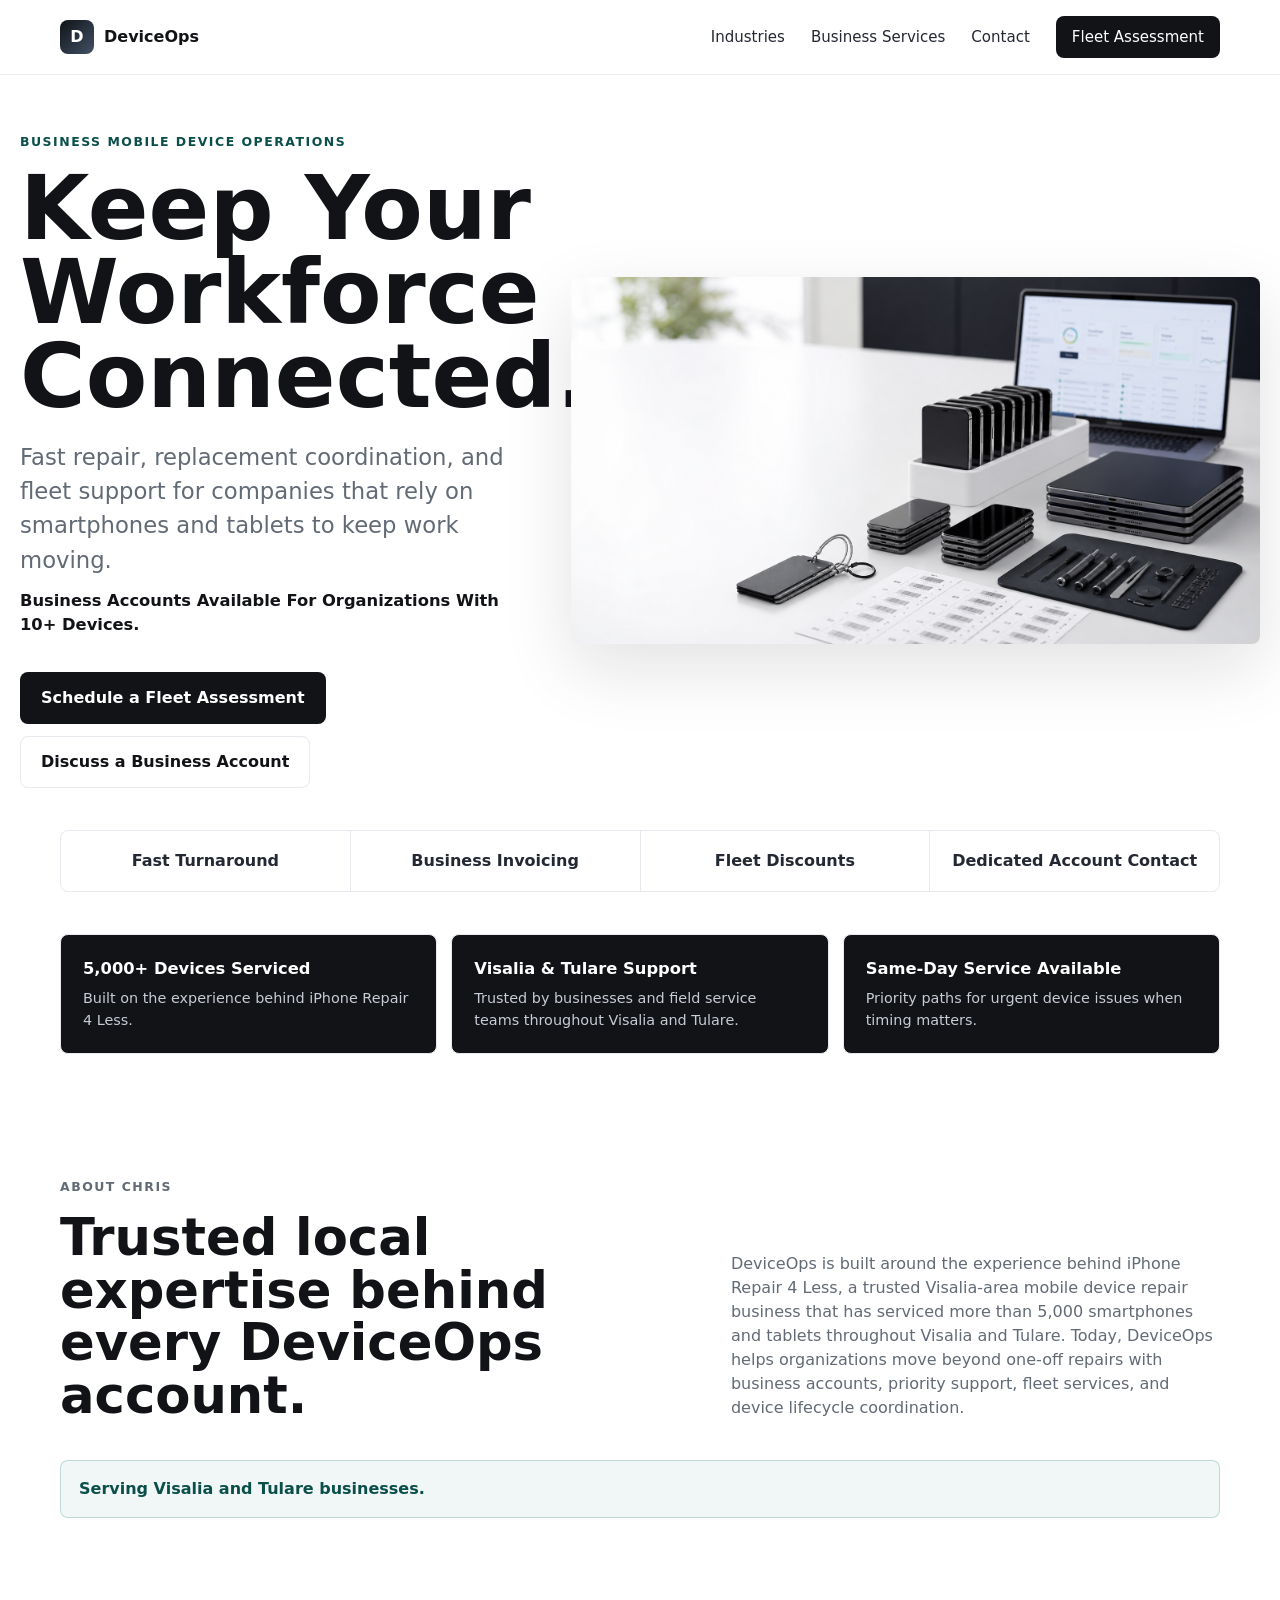
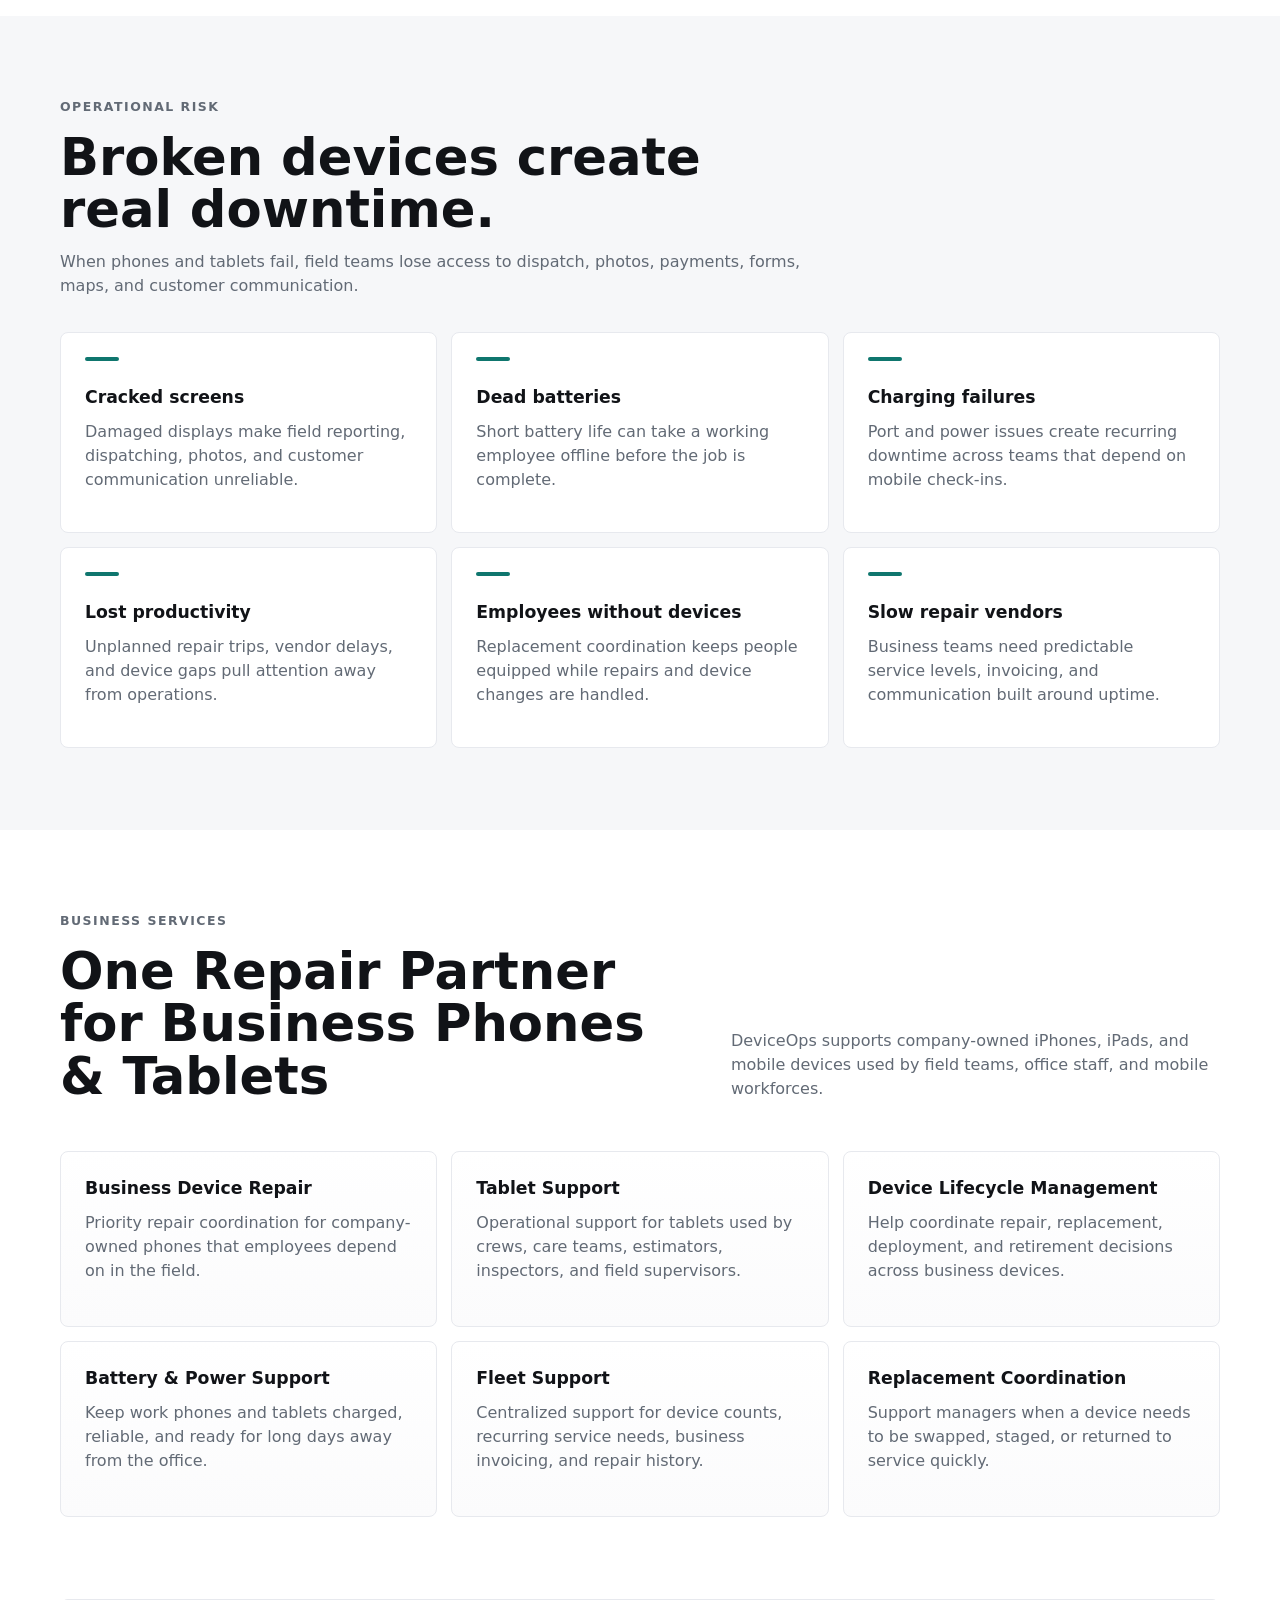
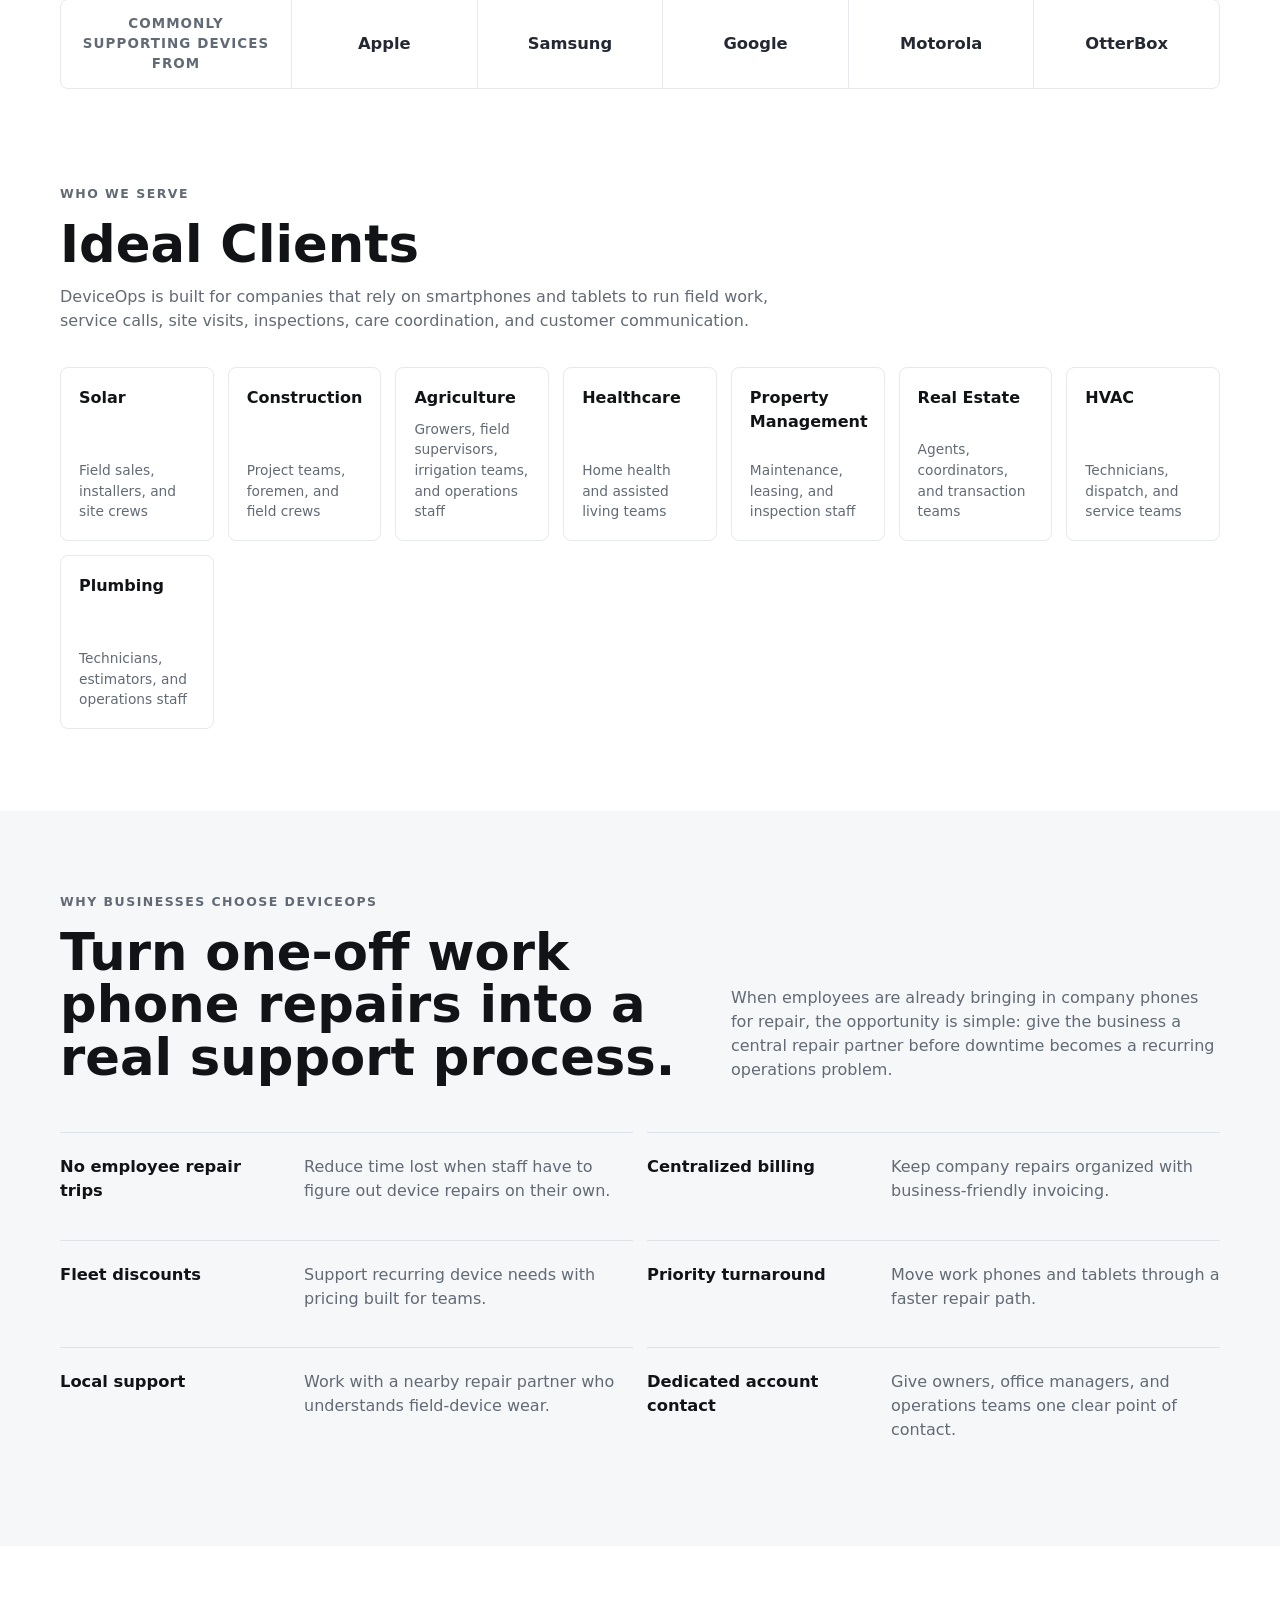
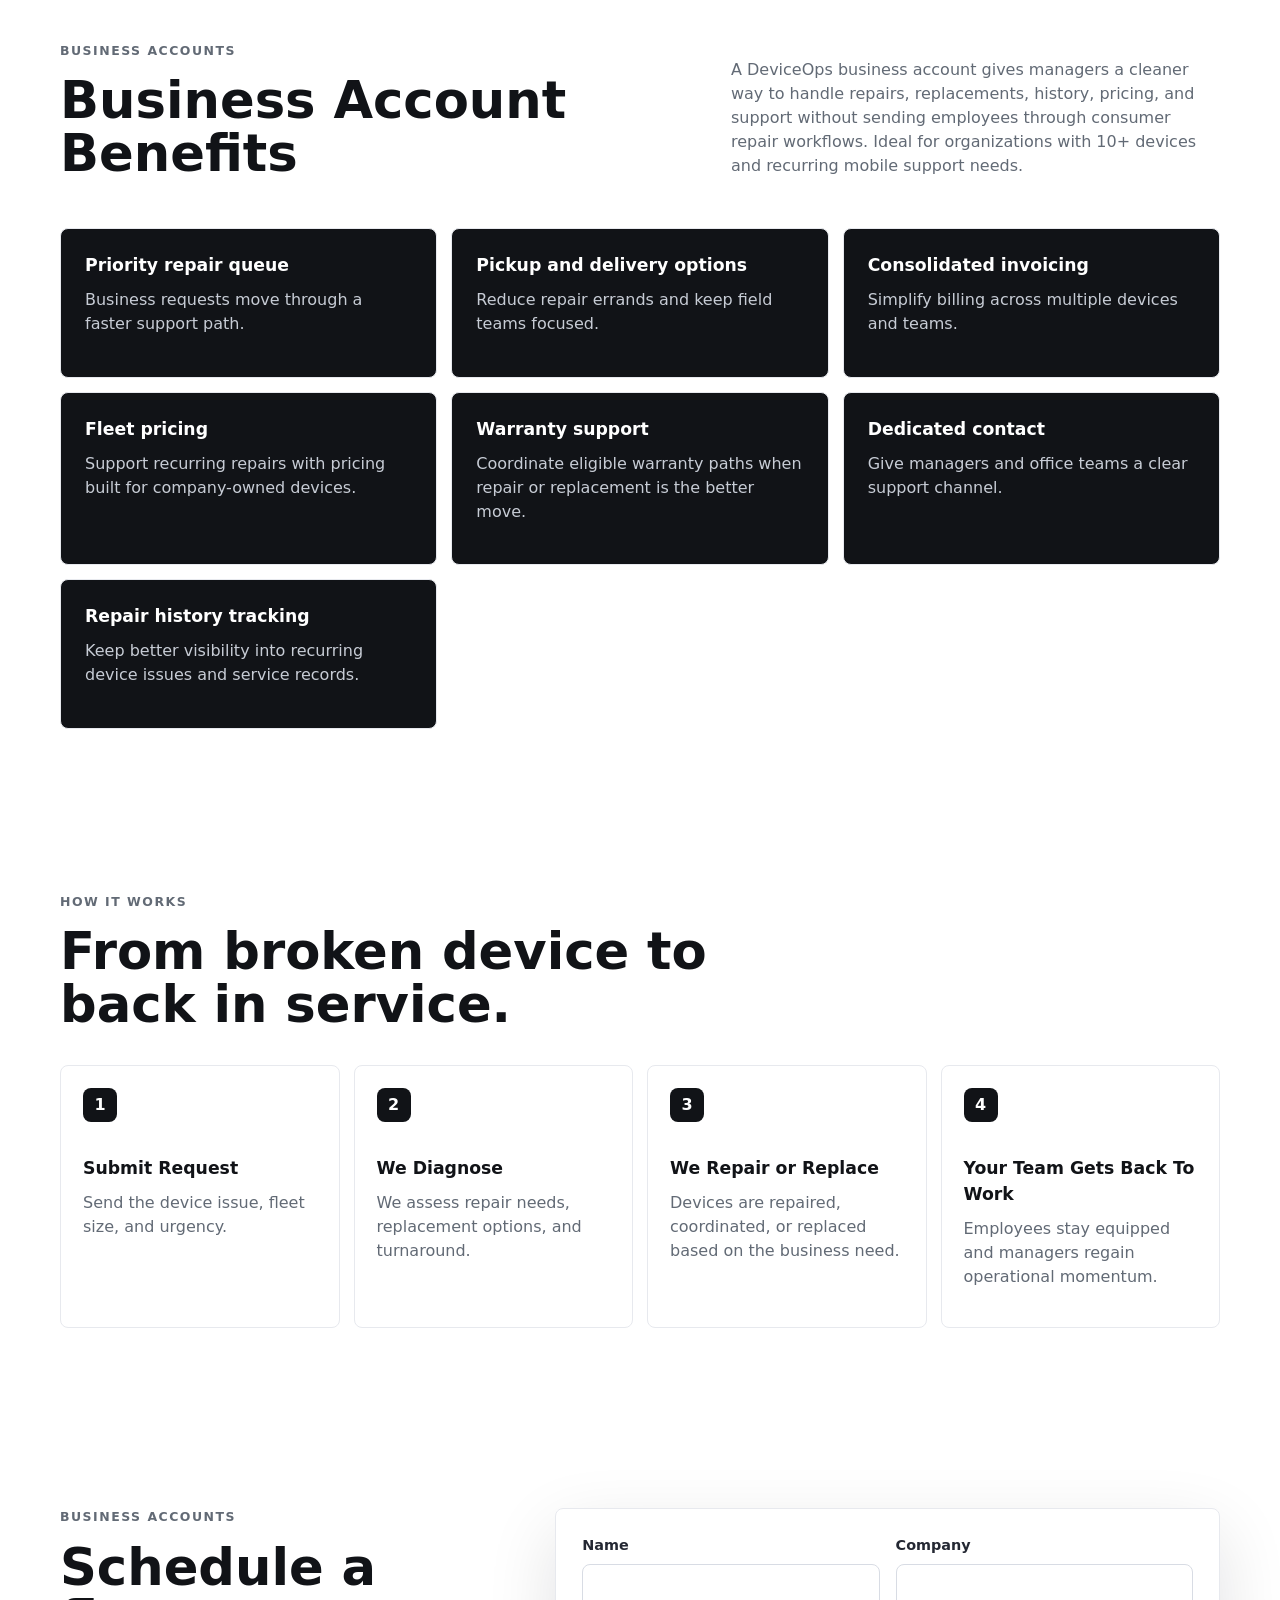
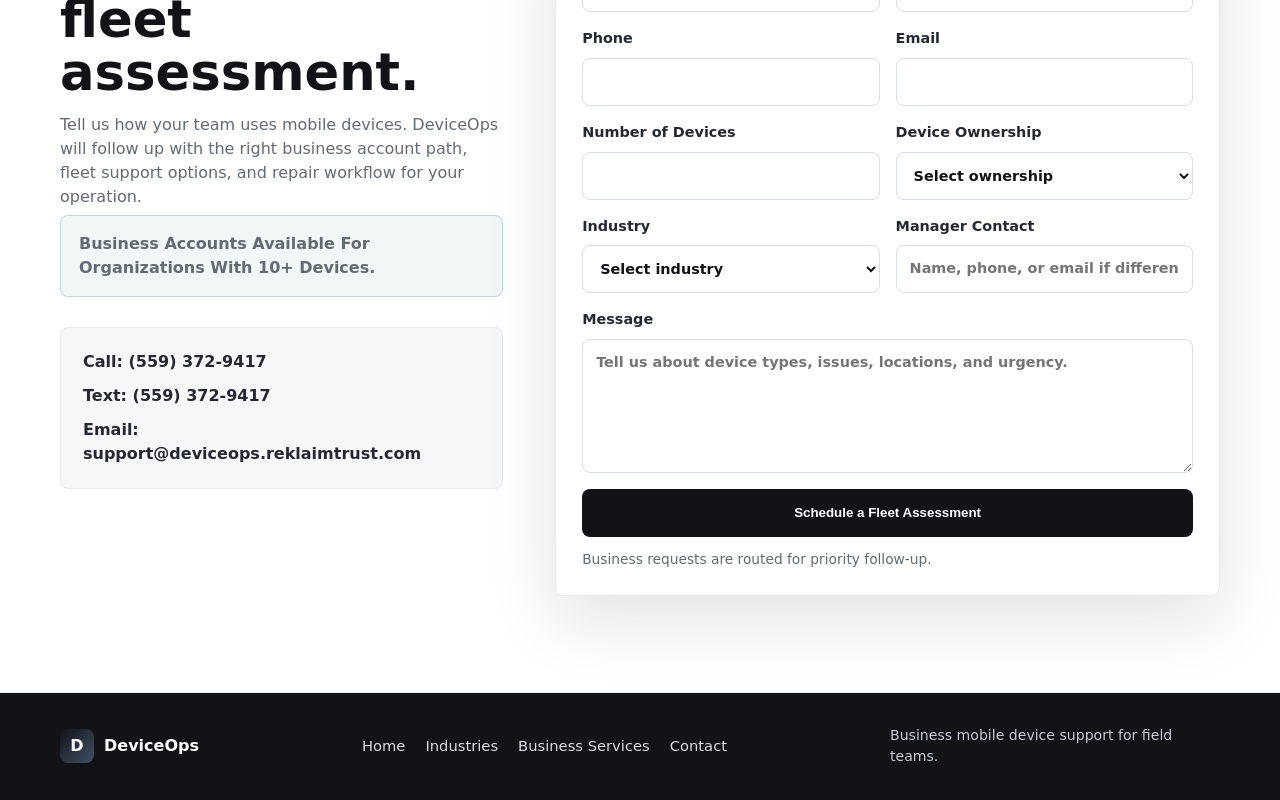
==== index.html @ d53bdab2 "Add files via upload" ====
<!doctype html>
<html lang="en">
  <head>
    <meta charset="utf-8">
    <meta name="viewport" content="width=device-width, initial-scale=1">
    <title>DeviceOps | Business Mobile Device Support for Field Teams</title>
    <meta name="description" content="Business mobile device support for field teams, including fast repair, replacement coordination, and fleet support for company-owned phones and tablets.">
    <link rel="canonical" href="https://deviceops.reklaimtrust.com/">
    <meta property="og:title" content="DeviceOps | Keep Your Workforce Connected">
    <meta property="og:description" content="Fast repair, replacement coordination, and fleet support for companies that rely on smartphones and tablets to keep work moving.">
    <meta property="og:type" content="website">
    <meta property="og:url" content="https://deviceops.reklaimtrust.com/">
    <meta property="og:image" content="https://deviceops.reklaimtrust.com/assets/deviceops-hero.png">
    <link rel="preload" as="image" href="assets/deviceops-hero.png">
    <link rel="stylesheet" href="styles.css">
    <script type="application/ld+json">
      {
        "@context": "https://schema.org",
        "@type": "LocalBusiness",
        "name": "DeviceOps",
        "url": "https://deviceops.reklaimtrust.com/",
        "image": "https://deviceops.reklaimtrust.com/assets/deviceops-hero.png",
        "description": "Business device repair, replacement coordination, fleet support, and mobile technology services for company-owned smartphones and tablets.",
        "areaServed": {
          "@type": "AdministrativeArea",
          "name": "Visalia and Tulare"
        },
        "telephone": "+1-559-372-9417",
        "email": "support@deviceops.reklaimtrust.com",
        "priceRange": "$$",
        "sameAs": [],
        "makesOffer": [
          {
            "@type": "Offer",
            "itemOffered": {
              "@type": "Service",
              "name": "Business Mobile Device Support",
              "serviceType": "iPhone, iPad, and mobile device repair for businesses"
            }
          },
          {
            "@type": "Offer",
            "itemOffered": {
              "@type": "Service",
              "name": "Mobile Fleet Support",
              "serviceType": "Device deployment, replacement coordination, and fleet support"
            }
          }
        ]
      }
    </script>
  </head>
  <body>
    <a class="skip-link" href="#main">Skip to content</a>
    <header class="site-header">
      <nav class="nav-shell" aria-label="Primary navigation">
        <a class="brand" href="index.html" aria-label="DeviceOps home">
          <span class="brand-mark">D</span>
          <span>DeviceOps</span>
        </a>
        <button class="nav-toggle" type="button" aria-expanded="false" aria-controls="site-menu">
          <span class="sr-only">Open menu</span>
          <span></span><span></span><span></span>
        </button>
        <div class="nav-links" id="site-menu">
          <a href="#industries">Industries</a>
          <a href="#services">Business Services</a>
          <a href="#contact">Contact</a>
          <a class="nav-cta" href="#pricing">Fleet Assessment</a>
        </div>
      </nav>
    </header>

    <main id="main">
      <section class="hero">
        <div class="hero-copy">
          <p class="eyebrow">Business mobile device operations</p>
          <h1>Keep Your Workforce Connected.</h1>
          <p class="hero-subhead">Fast repair, replacement coordination, and fleet support for companies that rely on smartphones and tablets to keep work moving.</p>
          <p class="hero-note"><strong>Business Accounts Available For Organizations With 10+ Devices.</strong></p>
          <div class="hero-actions" aria-label="Primary actions">
            <a class="button primary" href="#pricing">Schedule a Fleet Assessment</a>
            <a class="button secondary" href="#contact">Discuss a Business Account</a>
          </div>
        </div>
        <div class="hero-media" aria-label="DeviceOps business device support visual">
          <img src="assets/deviceops-hero.png" width="1717" height="916" alt="Organized smartphones and tablets prepared for business fleet support">
        </div>
      </section>

      <section class="trust-bar" aria-label="Business support advantages">
        <span>Fast Turnaround</span>
        <span>Business Invoicing</span>
        <span>Fleet Discounts</span>
        <span>Dedicated Account Contact</span>
      </section>

      <section class="proof-strip" aria-label="DeviceOps proof points">
        <div>
          <strong>5,000+ Devices Serviced</strong>
          <span>Built on the experience behind iPhone Repair 4 Less.</span>
        </div>
        <div>
          <strong>Visalia & Tulare Support</strong>
          <span>Trusted by businesses and field service teams throughout Visalia and Tulare.</span>
        </div>
        <div>
          <strong>Same-Day Service Available</strong>
          <span>Priority paths for urgent device issues when timing matters.</span>
        </div>
      </section>

      <section class="section expertise-section">
        <div class="section-heading split">
          <div>
            <p class="eyebrow">About Chris</p>
            <h2>Trusted local expertise behind every DeviceOps account.</h2>
          </div>
          <p>DeviceOps is built around the experience behind iPhone Repair 4 Less, a trusted Visalia-area mobile device repair business that has serviced more than 5,000 smartphones and tablets throughout Visalia and Tulare. Today, DeviceOps helps organizations move beyond one-off repairs with business accounts, priority support, fleet services, and device lifecycle coordination.</p>
        </div>
        <p class="service-area">Serving Visalia and Tulare businesses.</p>
      </section>

      <section class="section problem-section">
        <div class="section-heading">
          <p class="eyebrow">Operational risk</p>
          <h2>Broken devices create real downtime.</h2>
          <p>When phones and tablets fail, field teams lose access to dispatch, photos, payments, forms, maps, and customer communication.</p>
        </div>
        <div class="problem-grid">
          <article><span></span><h3>Cracked screens</h3><p>Damaged displays make field reporting, dispatching, photos, and customer communication unreliable.</p></article>
          <article><span></span><h3>Dead batteries</h3><p>Short battery life can take a working employee offline before the job is complete.</p></article>
          <article><span></span><h3>Charging failures</h3><p>Port and power issues create recurring downtime across teams that depend on mobile check-ins.</p></article>
          <article><span></span><h3>Lost productivity</h3><p>Unplanned repair trips, vendor delays, and device gaps pull attention away from operations.</p></article>
          <article><span></span><h3>Employees without devices</h3><p>Replacement coordination keeps people equipped while repairs and device changes are handled.</p></article>
          <article><span></span><h3>Slow repair vendors</h3><p>Business teams need predictable service levels, invoicing, and communication built around uptime.</p></article>
        </div>
      </section>

      <section class="section services-section" id="services">
        <div class="section-heading split">
          <div>
            <p class="eyebrow">Business services</p>
            <h2>One Repair Partner for Business Phones & Tablets</h2>
          </div>
          <p>DeviceOps supports company-owned iPhones, iPads, and mobile devices used by field teams, office staff, and mobile workforces.</p>
        </div>
        <div class="service-grid">
          <article><h3>Business Device Repair</h3><p>Priority repair coordination for company-owned phones that employees depend on in the field.</p></article>
          <article><h3>Tablet Support</h3><p>Operational support for tablets used by crews, care teams, estimators, inspectors, and field supervisors.</p></article>
          <article><h3>Device Lifecycle Management</h3><p>Help coordinate repair, replacement, deployment, and retirement decisions across business devices.</p></article>
          <article><h3>Battery & Power Support</h3><p>Keep work phones and tablets charged, reliable, and ready for long days away from the office.</p></article>
          <article><h3>Fleet Support</h3><p>Centralized support for device counts, recurring service needs, business invoicing, and repair history.</p></article>
          <article><h3>Replacement Coordination</h3><p>Support managers when a device needs to be swapped, staged, or returned to service quickly.</p></article>
        </div>
      </section>

      <section class="device-strip" aria-label="Commonly supporting devices from">
        <span>Commonly Supporting Devices From</span>
        <strong>Apple</strong>
        <strong>Samsung</strong>
        <strong>Google</strong>
        <strong>Motorola</strong>
        <strong>OtterBox</strong>
      </section>

      <section class="section industries-section" id="industries">
        <div class="section-heading">
          <p class="eyebrow">Who we serve</p>
          <h2>Ideal Clients</h2>
          <p>DeviceOps is built for companies that rely on smartphones and tablets to run field work, service calls, site visits, inspections, care coordination, and customer communication.</p>
        </div>
        <div class="industry-grid">
          <a href="industries/solar.html">Solar<span>Field sales, installers, and site crews</span></a>
          <a href="industries/construction.html">Construction<span>Project teams, foremen, and field crews</span></a>
          <a href="industries/agriculture.html">Agriculture<span>Growers, field supervisors, irrigation teams, and operations staff</span></a>
          <a href="industries/healthcare.html">Healthcare<span>Home health and assisted living teams</span></a>
          <a href="industries/property-management.html">Property Management<span>Maintenance, leasing, and inspection staff</span></a>
          <a href="industries/real-estate.html">Real Estate<span>Agents, coordinators, and transaction teams</span></a>
          <a href="industries/hvac.html">HVAC<span>Technicians, dispatch, and service teams</span></a>
          <a href="industries/plumbing.html">Plumbing<span>Technicians, estimators, and operations staff</span></a>
        </div>
      </section>

      <section class="section why-section">
        <div class="section-heading split">
          <div>
            <p class="eyebrow">Why businesses choose DeviceOps</p>
            <h2>Turn one-off work phone repairs into a real support process.</h2>
          </div>
          <p>When employees are already bringing in company phones for repair, the opportunity is simple: give the business a central repair partner before downtime becomes a recurring operations problem.</p>
        </div>
        <div class="why-list">
          <div><strong>No employee repair trips</strong><span>Reduce time lost when staff have to figure out device repairs on their own.</span></div>
          <div><strong>Centralized billing</strong><span>Keep company repairs organized with business-friendly invoicing.</span></div>
          <div><strong>Fleet discounts</strong><span>Support recurring device needs with pricing built for teams.</span></div>
          <div><strong>Priority turnaround</strong><span>Move work phones and tablets through a faster repair path.</span></div>
          <div><strong>Local support</strong><span>Work with a nearby repair partner who understands field-device wear.</span></div>
          <div><strong>Dedicated account contact</strong><span>Give owners, office managers, and operations teams one clear point of contact.</span></div>
        </div>
      </section>

      <section class="section account-section">
        <div class="section-heading split">
          <div>
            <p class="eyebrow">Business accounts</p>
            <h2>Business Account Benefits</h2>
          </div>
          <p>A DeviceOps business account gives managers a cleaner way to handle repairs, replacements, history, pricing, and support without sending employees through consumer repair workflows. Ideal for organizations with 10+ devices and recurring mobile support needs.</p>
        </div>
        <div class="benefits-grid">
          <article><h3>Priority repair queue</h3><p>Business requests move through a faster support path.</p></article>
          <article><h3>Pickup and delivery options</h3><p>Reduce repair errands and keep field teams focused.</p></article>
          <article><h3>Consolidated invoicing</h3><p>Simplify billing across multiple devices and teams.</p></article>
          <article><h3>Fleet pricing</h3><p>Support recurring repairs with pricing built for company-owned devices.</p></article>
          <article><h3>Warranty support</h3><p>Coordinate eligible warranty paths when repair or replacement is the better move.</p></article>
          <article><h3>Dedicated contact</h3><p>Give managers and office teams a clear support channel.</p></article>
          <article><h3>Repair history tracking</h3><p>Keep better visibility into recurring device issues and service records.</p></article>
        </div>
      </section>

      <section class="section process-section">
        <div class="section-heading">
          <p class="eyebrow">How it works</p>
          <h2>From broken device to back in service.</h2>
        </div>
        <ol class="process-list">
          <li><span>1</span><h3>Submit Request</h3><p>Send the device issue, fleet size, and urgency.</p></li>
          <li><span>2</span><h3>We Diagnose</h3><p>We assess repair needs, replacement options, and turnaround.</p></li>
          <li><span>3</span><h3>We Repair or Replace</h3><p>Devices are repaired, coordinated, or replaced based on the business need.</p></li>
          <li><span>4</span><h3>Your Team Gets Back To Work</h3><p>Employees stay equipped and managers regain operational momentum.</p></li>
        </ol>
      </section>

      <section class="section lead-section" id="pricing">
        <div class="lead-copy">
          <p class="eyebrow">Business accounts</p>
          <h2>Schedule a fleet assessment.</h2>
          <p>Tell us how your team uses mobile devices. DeviceOps will follow up with the right business account path, fleet support options, and repair workflow for your operation.</p>
          <p class="account-callout"><strong>Business Accounts Available For Organizations With 10+ Devices.</strong></p>
          <div class="contact-card" id="contact">
            <a href="tel:+15593729417">Call: (559) 372-9417</a>
            <a href="sms:+15593729417">Text: (559) 372-9417</a>
            <a href="mailto:support@deviceops.reklaimtrust.com">Email: support@deviceops.reklaimtrust.com</a>
          </div>
        </div>
        <form class="lead-form" action="https://formspree.io/f/mojzqbrn" method="post">
          <input type="hidden" name="_subject" value="New DeviceOps fleet assessment request">
          <label>Name<input name="Name" type="text" autocomplete="name" required></label>
          <label>Company<input name="Company" type="text" autocomplete="organization" required></label>
          <label>Phone<input name="Phone" type="tel" autocomplete="tel" required></label>
          <label>Email<input name="Email" type="email" autocomplete="email" required></label>
          <label>Number of Devices<input name="Number of Devices" type="number" min="1" inputmode="numeric" required></label>
          <label>Device Ownership<select name="Device Ownership" required>
            <option value="">Select ownership</option>
            <option>Company-owned device</option>
            <option>Employee-owned device used for work</option>
            <option>Personal device</option>
            <option>Not sure</option>
          </select></label>
          <label>Industry<select name="Industry" required>
            <option value="">Select industry</option>
            <option>Solar</option>
            <option>Construction</option>
            <option>Agriculture</option>
            <option>Healthcare</option>
            <option>Property Management</option>
            <option>Real Estate</option>
            <option>HVAC</option>
            <option>Plumbing</option>
          </select></label>
          <label>Manager Contact<input name="Manager Contact" type="text" placeholder="Name, phone, or email if different"></label>
          <label class="full">Message<textarea name="Message" rows="5" placeholder="Tell us about device types, issues, locations, and urgency."></textarea></label>
          <button class="button primary full" type="submit">Schedule a Fleet Assessment</button>
          <p class="form-note" data-form-note>Business requests are routed for priority follow-up.</p>
        </form>
      </section>
    </main>

    <footer class="site-footer">
      <div class="footer-inner">
        <a class="brand" href="index.html"><span class="brand-mark">D</span><span>DeviceOps</span></a>
        <nav aria-label="Footer navigation">
          <a href="index.html">Home</a>
          <a href="#industries">Industries</a>
          <a href="#services">Business Services</a>
          <a href="#contact">Contact</a>
        </nav>
        <p>Business mobile device support for field teams.</p>
      </div>
    </footer>

    <script src="script.js"></script>
  </body>
</html>
---- styles.css ----
:root {
  --ink: #111317;
  --charcoal: #242833;
  --muted: #626a75;
  --line: #e7e9ee;
  --soft: #f6f7f9;
  --white: #ffffff;
  --accent: #0f766e;
  --accent-dark: #0b4f4a;
  --steel: #415166;
  --shadow: 0 24px 70px rgba(17, 19, 23, 0.12);
  --radius: 8px;
  font-family: Inter, ui-sans-serif, system-ui, -apple-system, BlinkMacSystemFont, "Segoe UI", sans-serif;
}

* { box-sizing: border-box; }
html { scroll-behavior: smooth; }
body {
  margin: 0;
  color: var(--ink);
  background: var(--white);
  line-height: 1.5;
}
a { color: inherit; text-decoration: none; }
img { display: block; max-width: 100%; height: auto; }
.sr-only,
.skip-link {
  position: absolute;
  width: 1px;
  height: 1px;
  overflow: hidden;
  clip: rect(0, 0, 0, 0);
}
.skip-link:focus {
  width: auto;
  height: auto;
  clip: auto;
  z-index: 50;
  padding: 12px 16px;
  background: var(--ink);
  color: var(--white);
}

.site-header {
  position: sticky;
  top: 0;
  z-index: 20;
  background: rgba(255, 255, 255, 0.9);
  border-bottom: 1px solid rgba(231, 233, 238, 0.82);
  backdrop-filter: blur(18px);
}
.nav-shell,
.footer-inner,
.section,
.trust-bar {
  width: min(1160px, calc(100% - 40px));
  margin: 0 auto;
}
.nav-shell {
  min-height: 74px;
  display: flex;
  align-items: center;
  justify-content: space-between;
  gap: 24px;
}
.brand {
  display: inline-flex;
  align-items: center;
  gap: 10px;
  font-weight: 750;
  letter-spacing: 0;
}
.brand-mark {
  display: grid;
  place-items: center;
  width: 34px;
  height: 34px;
  border-radius: 8px;
  color: var(--white);
  background: linear-gradient(135deg, var(--ink), var(--steel));
}
.nav-links {
  display: flex;
  align-items: center;
  gap: 26px;
  color: var(--charcoal);
  font-size: 0.94rem;
}
.nav-links a:hover { color: var(--accent-dark); }
.nav-cta {
  padding: 10px 16px;
  color: var(--white) !important;
  background: var(--ink);
  border-radius: 8px;
}
.nav-toggle { display: none; }

.hero {
  width: min(1260px, calc(100% - 40px));
  min-height: min(700px, calc(100vh - 154px));
  max-height: 900px;
  margin: 0 auto;
  display: grid;
  grid-template-columns: minmax(0, 0.86fr) minmax(420px, 1.14fr);
  align-items: center;
  gap: 32px;
  padding: 58px 0 42px;
}
.eyebrow {
  margin: 0 0 14px;
  color: var(--accent-dark);
  font-size: 0.78rem;
  font-weight: 800;
  letter-spacing: 0.12em;
  text-transform: uppercase;
}
h1,
h2,
h3,
p { margin-top: 0; }
h1 {
  max-width: 680px;
  margin-bottom: 22px;
  font-size: clamp(3rem, 7vw, 6.6rem);
  line-height: 0.94;
  letter-spacing: 0;
}
.hero-subhead {
  max-width: 680px;
  margin-bottom: 12px;
  color: var(--muted);
  font-size: clamp(1.12rem, 2vw, 1.42rem);
}
.hero-note {
  max-width: 620px;
  margin-bottom: 34px;
  color: var(--ink);
  font-size: 1.02rem;
}
.hero-actions {
  display: flex;
  flex-wrap: wrap;
  gap: 12px;
}
.button {
  display: inline-flex;
  align-items: center;
  justify-content: center;
  min-height: 48px;
  padding: 13px 20px;
  border: 1px solid transparent;
  border-radius: 8px;
  font-weight: 760;
  cursor: pointer;
}
.button.primary {
  background: var(--ink);
  color: var(--white);
}
.button.secondary {
  background: var(--white);
  color: var(--ink);
  border-color: var(--line);
}
.button:hover,
.nav-cta:hover {
  transform: translateY(-1px);
  box-shadow: 0 12px 30px rgba(17, 19, 23, 0.12);
}
.hero-media {
  overflow: hidden;
  border-radius: var(--radius);
  box-shadow: var(--shadow);
  background: var(--soft);
}
.hero-media img {
  width: 100%;
  aspect-ratio: 1717 / 916;
  object-fit: cover;
}

.trust-bar {
  display: grid;
  grid-template-columns: repeat(4, 1fr);
  gap: 1px;
  overflow: hidden;
  margin-bottom: 70px;
  border: 1px solid var(--line);
  border-radius: var(--radius);
  background: var(--line);
}
.trust-bar span {
  padding: 18px 14px;
  background: var(--white);
  text-align: center;
  font-weight: 760;
  color: var(--charcoal);
}
.proof-strip {
  width: min(1160px, calc(100% - 40px));
  margin: -28px auto 70px;
  display: grid;
  grid-template-columns: repeat(3, 1fr);
  gap: 14px;
}
.proof-strip div {
  padding: 22px;
  border: 1px solid var(--line);
  border-radius: var(--radius);
  background: var(--ink);
  color: var(--white);
}
.proof-strip strong,
.proof-strip span {
  display: block;
}
.proof-strip strong {
  margin-bottom: 7px;
  font-size: 1.02rem;
}
.proof-strip span {
  color: #c7ccd5;
  font-size: 0.9rem;
}
.device-strip {
  width: min(1160px, calc(100% - 40px));
  margin: 0 auto;
  display: grid;
  grid-template-columns: minmax(230px, 1.2fr) repeat(5, minmax(100px, 1fr));
  gap: 1px;
  overflow: hidden;
  border: 1px solid var(--line);
  border-radius: var(--radius);
  background: var(--line);
}
.device-strip span,
.device-strip strong {
  min-height: 58px;
  display: grid;
  place-items: center;
  padding: 14px 16px;
  background: var(--white);
  text-align: center;
}
.device-strip span {
  justify-items: start;
  color: var(--muted);
  font-size: 0.84rem;
  font-weight: 800;
  letter-spacing: 0.08em;
  text-transform: uppercase;
}
.device-strip strong {
  color: var(--charcoal);
  font-size: 1.02rem;
}

.section { padding: 82px 0; }
.section-heading {
  max-width: 760px;
  margin-bottom: 34px;
}
.section-heading.split {
  display: grid;
  grid-template-columns: 1fr 0.78fr;
  gap: 44px;
  max-width: none;
  align-items: end;
}
h2 {
  margin-bottom: 14px;
  font-size: clamp(2rem, 4vw, 3.9rem);
  line-height: 1.03;
  letter-spacing: 0;
}
h3 {
  margin-bottom: 9px;
  font-size: 1.08rem;
  letter-spacing: 0;
}
.section-heading p,
article p,
.why-list span,
.process-list p,
.lead-copy p,
.site-footer p {
  color: var(--muted);
}

.problem-section,
.why-section {
  width: 100%;
  max-width: none;
  padding-left: max(20px, calc((100vw - 1160px) / 2));
  padding-right: max(20px, calc((100vw - 1160px) / 2));
  background: var(--soft);
}
.expertise-section {
  padding-top: 54px;
}
.service-area,
.account-callout {
  margin-top: -10px;
  padding: 16px 18px;
  border: 1px solid rgba(15, 118, 110, 0.22);
  border-radius: var(--radius);
  background: rgba(15, 118, 110, 0.06);
  color: var(--accent-dark);
  font-weight: 760;
}
.problem-grid,
.service-grid,
.benefits-grid,
.industry-grid,
.why-list,
.process-list {
  display: grid;
  gap: 14px;
}
.problem-grid,
.service-grid,
.benefits-grid {
  grid-template-columns: repeat(3, 1fr);
}
.problem-grid article,
.service-grid article,
.benefits-grid article,
.industry-grid a,
.process-list li {
  border: 1px solid var(--line);
  border-radius: var(--radius);
  background: var(--white);
}
.problem-grid article,
.service-grid article,
.benefits-grid article {
  min-height: 176px;
  padding: 24px;
}
.problem-grid article span {
  display: block;
  width: 34px;
  height: 4px;
  margin-bottom: 24px;
  border-radius: 99px;
  background: var(--accent);
}
.service-grid article {
  background: linear-gradient(180deg, #ffffff 0%, #fbfbfc 100%);
}
.account-section {
  padding-top: 96px;
}
.benefits-grid article {
  min-height: 150px;
  background: var(--ink);
  color: var(--white);
}
.benefits-grid p {
  color: #c7ccd5;
}

.industries-section { padding-top: 96px; }
.industry-grid {
  grid-template-columns: repeat(auto-fit, minmax(150px, 1fr));
}
.industry-grid a {
  min-height: 174px;
  padding: 18px;
  display: flex;
  flex-direction: column;
  justify-content: space-between;
  font-weight: 820;
  color: var(--ink);
}
.industry-grid a:hover {
  border-color: rgba(15, 118, 110, 0.5);
  box-shadow: 0 18px 40px rgba(17, 19, 23, 0.08);
  transform: translateY(-2px);
}
.industry-grid span {
  display: block;
  color: var(--muted);
  font-size: 0.86rem;
  font-weight: 520;
}

.why-list {
  grid-template-columns: repeat(2, 1fr);
}
.why-list div {
  display: grid;
  grid-template-columns: 220px 1fr;
  gap: 24px;
  padding: 22px 0;
  border-top: 1px solid #dfe2e8;
}
.why-list strong { font-size: 1.02rem; }

.process-list {
  grid-template-columns: repeat(4, 1fr);
  padding: 0;
  list-style: none;
}
.process-list li {
  padding: 22px;
}
.process-list span {
  display: grid;
  place-items: center;
  width: 34px;
  height: 34px;
  margin-bottom: 34px;
  border-radius: 8px;
  background: var(--ink);
  color: var(--white);
  font-weight: 800;
}

.lead-section {
  display: grid;
  grid-template-columns: 0.8fr 1.2fr;
  gap: 52px;
  align-items: start;
  padding-bottom: 96px;
}
.contact-card {
  display: grid;
  gap: 10px;
  margin-top: 30px;
  padding: 22px;
  border: 1px solid var(--line);
  border-radius: var(--radius);
  background: var(--soft);
}
.contact-card a {
  color: var(--charcoal);
  font-weight: 720;
}
.lead-form {
  display: grid;
  grid-template-columns: repeat(2, 1fr);
  gap: 16px;
  padding: 26px;
  border: 1px solid var(--line);
  border-radius: var(--radius);
  box-shadow: var(--shadow);
}
label {
  display: grid;
  gap: 8px;
  color: var(--charcoal);
  font-size: 0.9rem;
  font-weight: 760;
}
input,
select,
textarea {
  width: 100%;
  min-height: 48px;
  border: 1px solid #d8dce4;
  border-radius: 8px;
  padding: 12px 13px;
  color: var(--ink);
  background: var(--white);
  font: inherit;
}
textarea { resize: vertical; }
input:focus,
select:focus,
textarea:focus {
  outline: 3px solid rgba(15, 118, 110, 0.18);
  border-color: var(--accent);
}
.full { grid-column: 1 / -1; }
.form-note {
  grid-column: 1 / -1;
  margin: -4px 0 0;
  color: var(--muted);
  font-size: 0.86rem;
}

.site-footer {
  border-top: 1px solid var(--line);
  background: var(--ink);
  color: var(--white);
}
.footer-inner {
  display: grid;
  grid-template-columns: auto 1fr auto;
  gap: 32px;
  align-items: center;
  padding: 32px 0;
}
.footer-inner nav {
  display: flex;
  justify-content: center;
  flex-wrap: wrap;
  gap: 20px;
  color: #d8dce4;
  font-size: 0.92rem;
}
.footer-inner p {
  max-width: 330px;
  margin-bottom: 0;
  color: #c7ccd5;
  font-size: 0.88rem;
}

.industry-hero {
  width: min(1160px, calc(100% - 40px));
  margin: 0 auto;
  padding: 92px 0 62px;
  display: grid;
  grid-template-columns: 1fr 0.72fr;
  gap: 54px;
  align-items: end;
}
.industry-hero h1 {
  font-size: clamp(2.7rem, 6vw, 5.6rem);
}
.industry-panel {
  padding: 26px;
  border: 1px solid var(--line);
  border-radius: var(--radius);
  background: var(--soft);
}
.industry-panel ul,
.detail-list {
  padding: 0;
  margin: 0;
  list-style: none;
}
.industry-panel li,
.detail-list li {
  padding: 14px 0;
  border-top: 1px solid var(--line);
  color: var(--charcoal);
}
.industry-panel li:first-child,
.detail-list li:first-child { border-top: 0; }
.industry-detail {
  display: grid;
  grid-template-columns: 0.9fr 1.1fr;
  gap: 50px;
}

@media (max-width: 1020px) {
  .hero,
  .lead-section,
  .industry-hero,
  .industry-detail,
  .section-heading.split {
    grid-template-columns: 1fr;
  }
  .hero {
    min-height: auto;
    max-height: none;
  }
  .hero-media { order: -1; }
  .problem-grid,
  .service-grid,
  .benefits-grid,
  .proof-strip,
  .process-list {
    grid-template-columns: repeat(2, 1fr);
  }
  .device-strip {
    grid-template-columns: repeat(3, 1fr);
  }
  .device-strip span {
    grid-column: 1 / -1;
    justify-items: center;
  }
  .industry-grid { grid-template-columns: repeat(3, 1fr); }
  .footer-inner { grid-template-columns: 1fr; }
  .footer-inner nav { justify-content: flex-start; }
}

@media (max-width: 720px) {
  .nav-shell,
  .footer-inner,
  .section,
  .trust-bar,
  .hero,
  .industry-hero {
    width: min(100% - 28px, 1160px);
  }
  .nav-toggle {
    display: inline-grid;
    gap: 4px;
    width: 42px;
    height: 42px;
    place-content: center;
    border: 1px solid var(--line);
    border-radius: 8px;
    background: var(--white);
  }
  .nav-toggle span:not(.sr-only) {
    width: 18px;
    height: 2px;
    background: var(--ink);
  }
  .nav-links {
    position: absolute;
    left: 14px;
    right: 14px;
    top: 74px;
    display: none;
    flex-direction: column;
    align-items: stretch;
    gap: 0;
    padding: 10px;
    border: 1px solid var(--line);
    border-radius: 8px;
    background: var(--white);
    box-shadow: var(--shadow);
  }
  .nav-links.is-open { display: flex; }
  .nav-links a {
    padding: 13px;
    border-radius: 8px;
  }
  .hero { padding-top: 26px; }
  .hero-actions,
  .button { width: 100%; }
  .trust-bar,
  .proof-strip,
  .device-strip,
  .problem-grid,
  .service-grid,
  .benefits-grid,
  .industry-grid,
  .why-list,
  .process-list,
  .lead-form {
    grid-template-columns: 1fr;
  }
  .device-strip span {
    grid-column: auto;
  }
  .proof-strip {
    width: min(100% - 28px, 1160px);
    margin-top: -34px;
  }
  .why-list div { grid-template-columns: 1fr; gap: 6px; }
  .section { padding: 62px 0; }
  .problem-section,
  .why-section {
    padding-left: 14px;
    padding-right: 14px;
  }
}
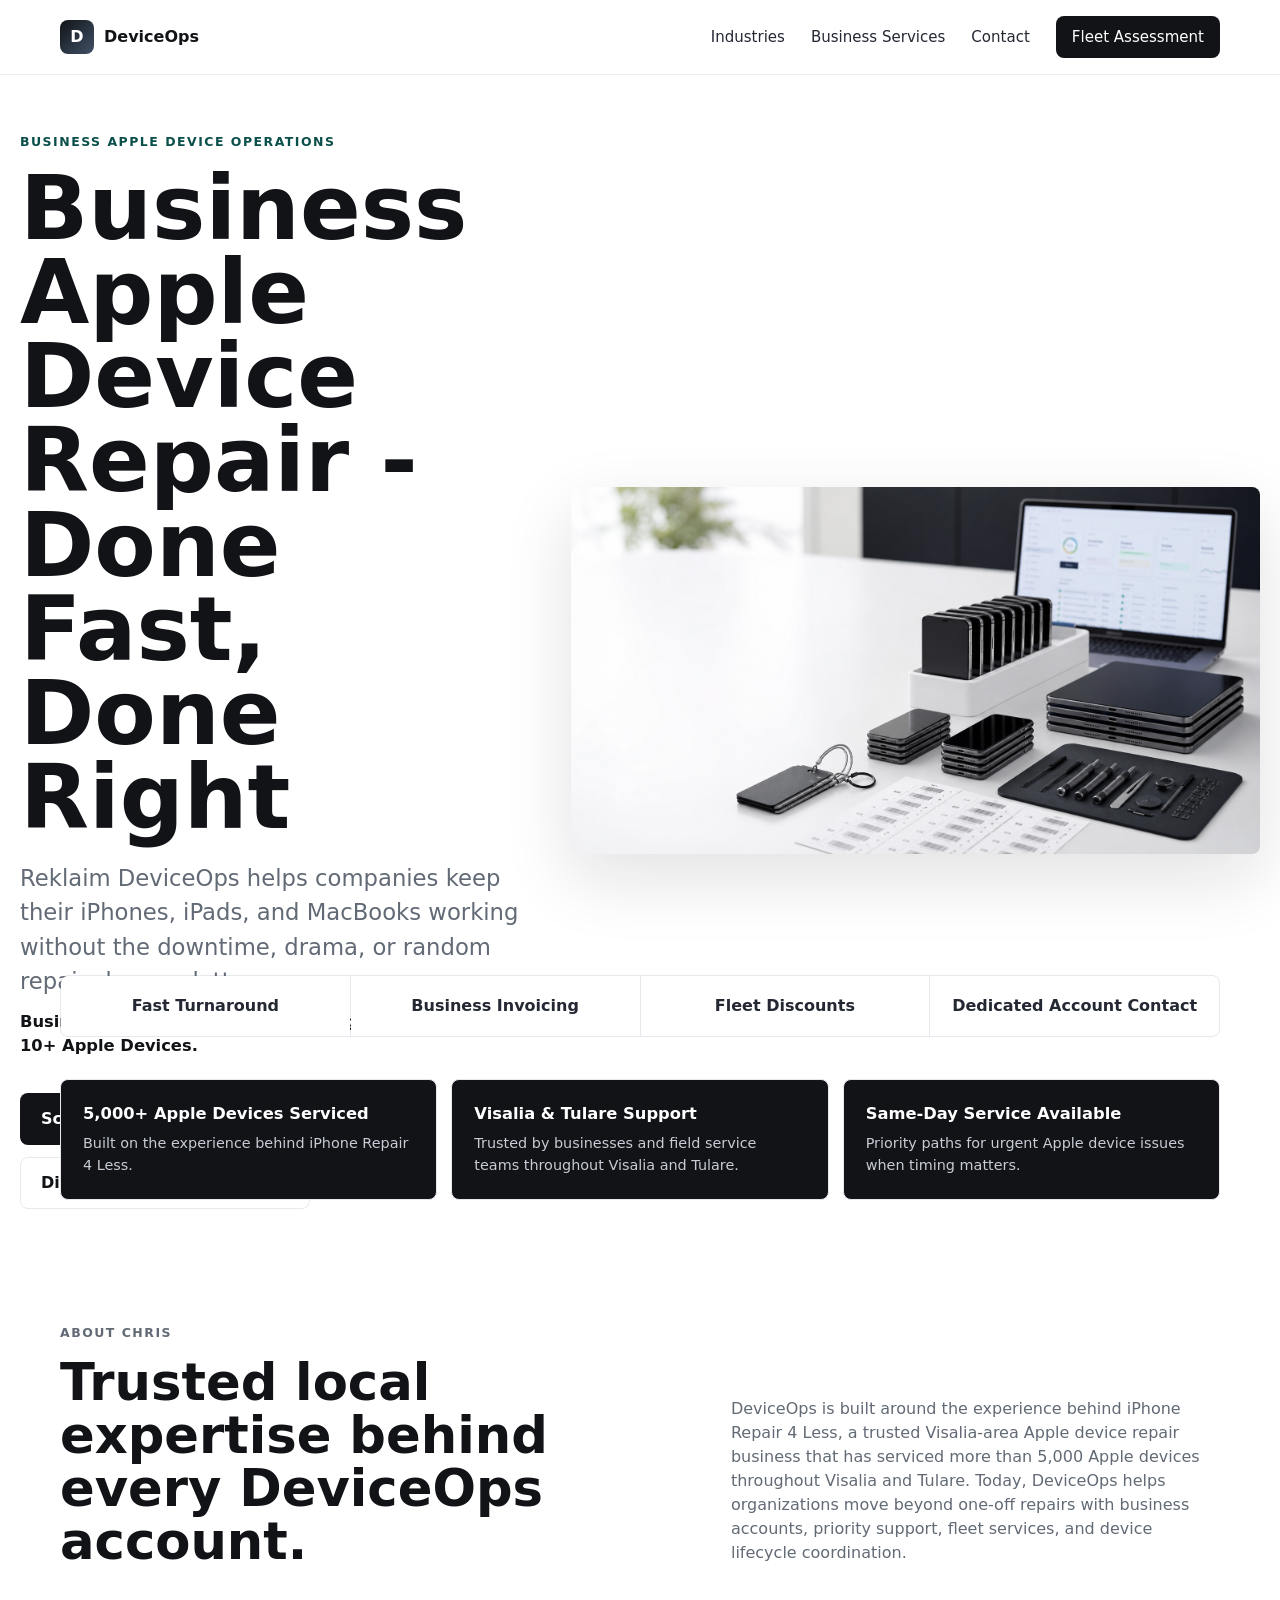
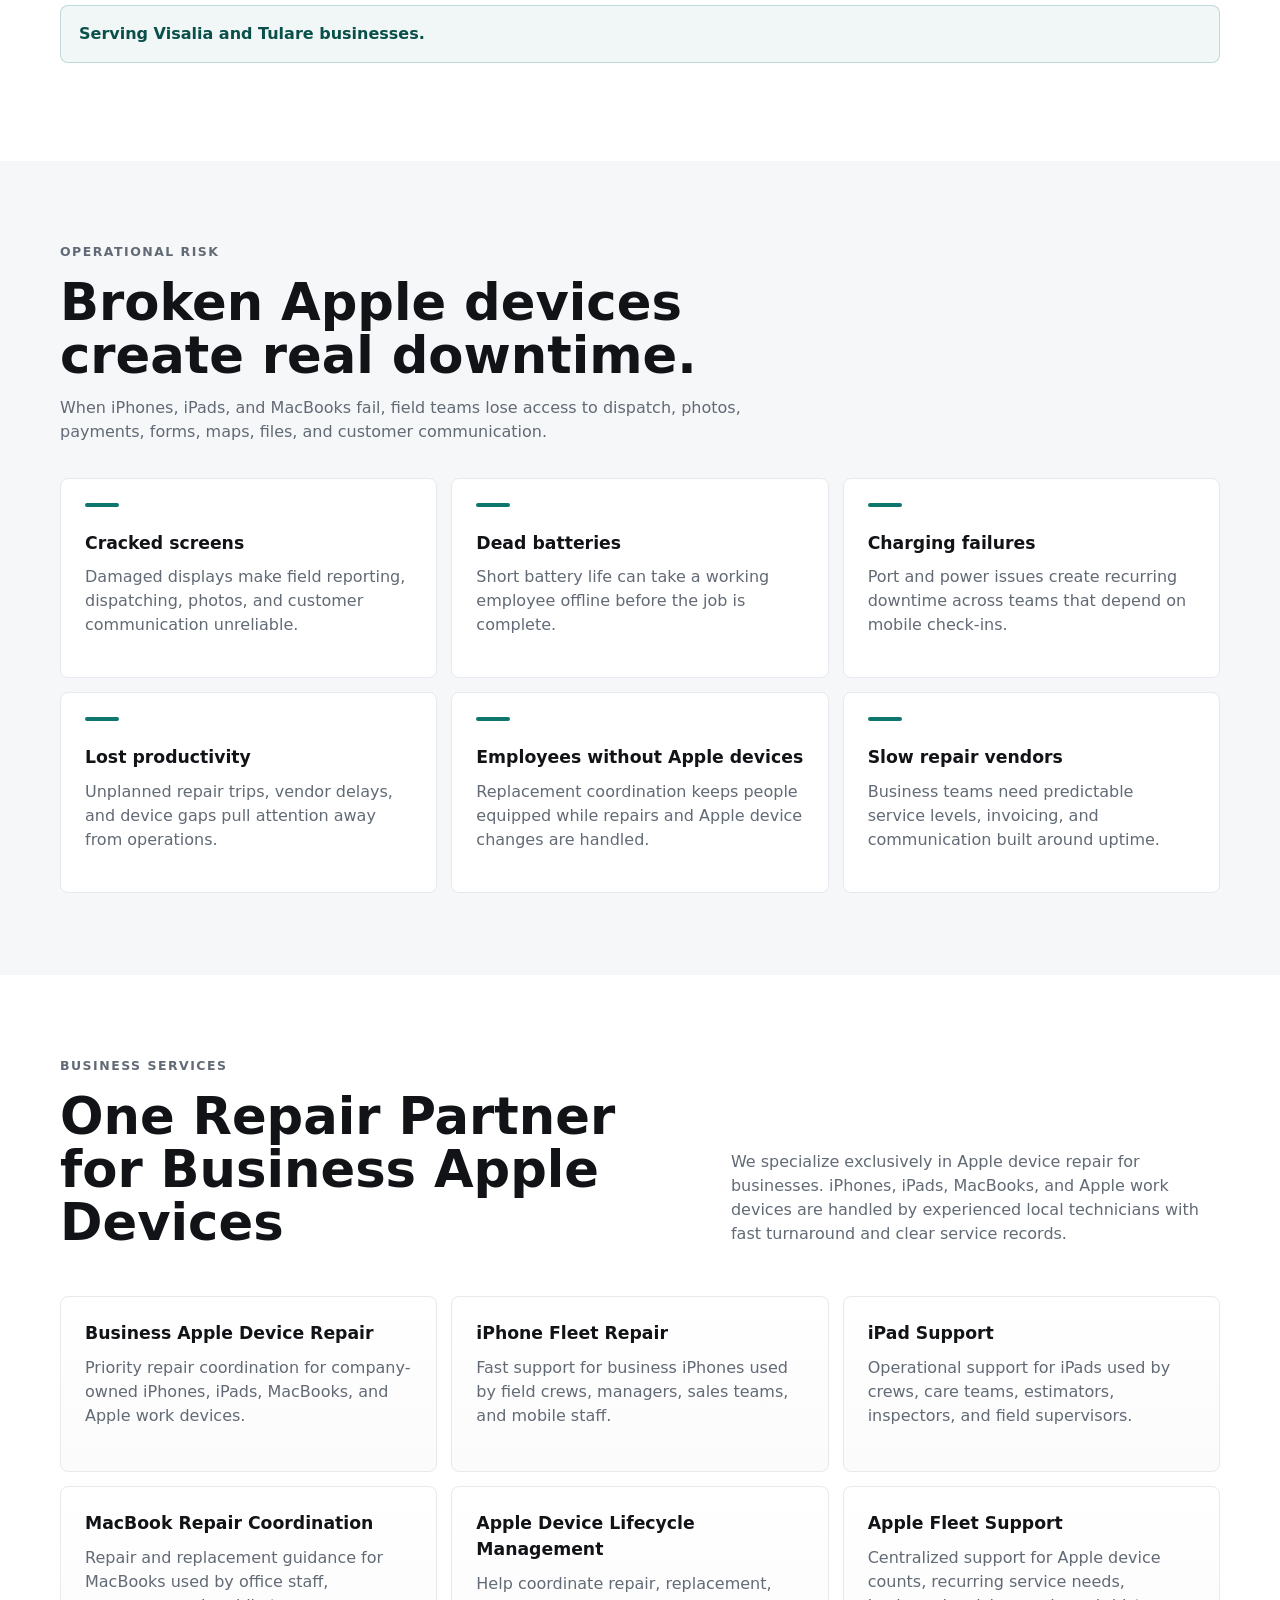
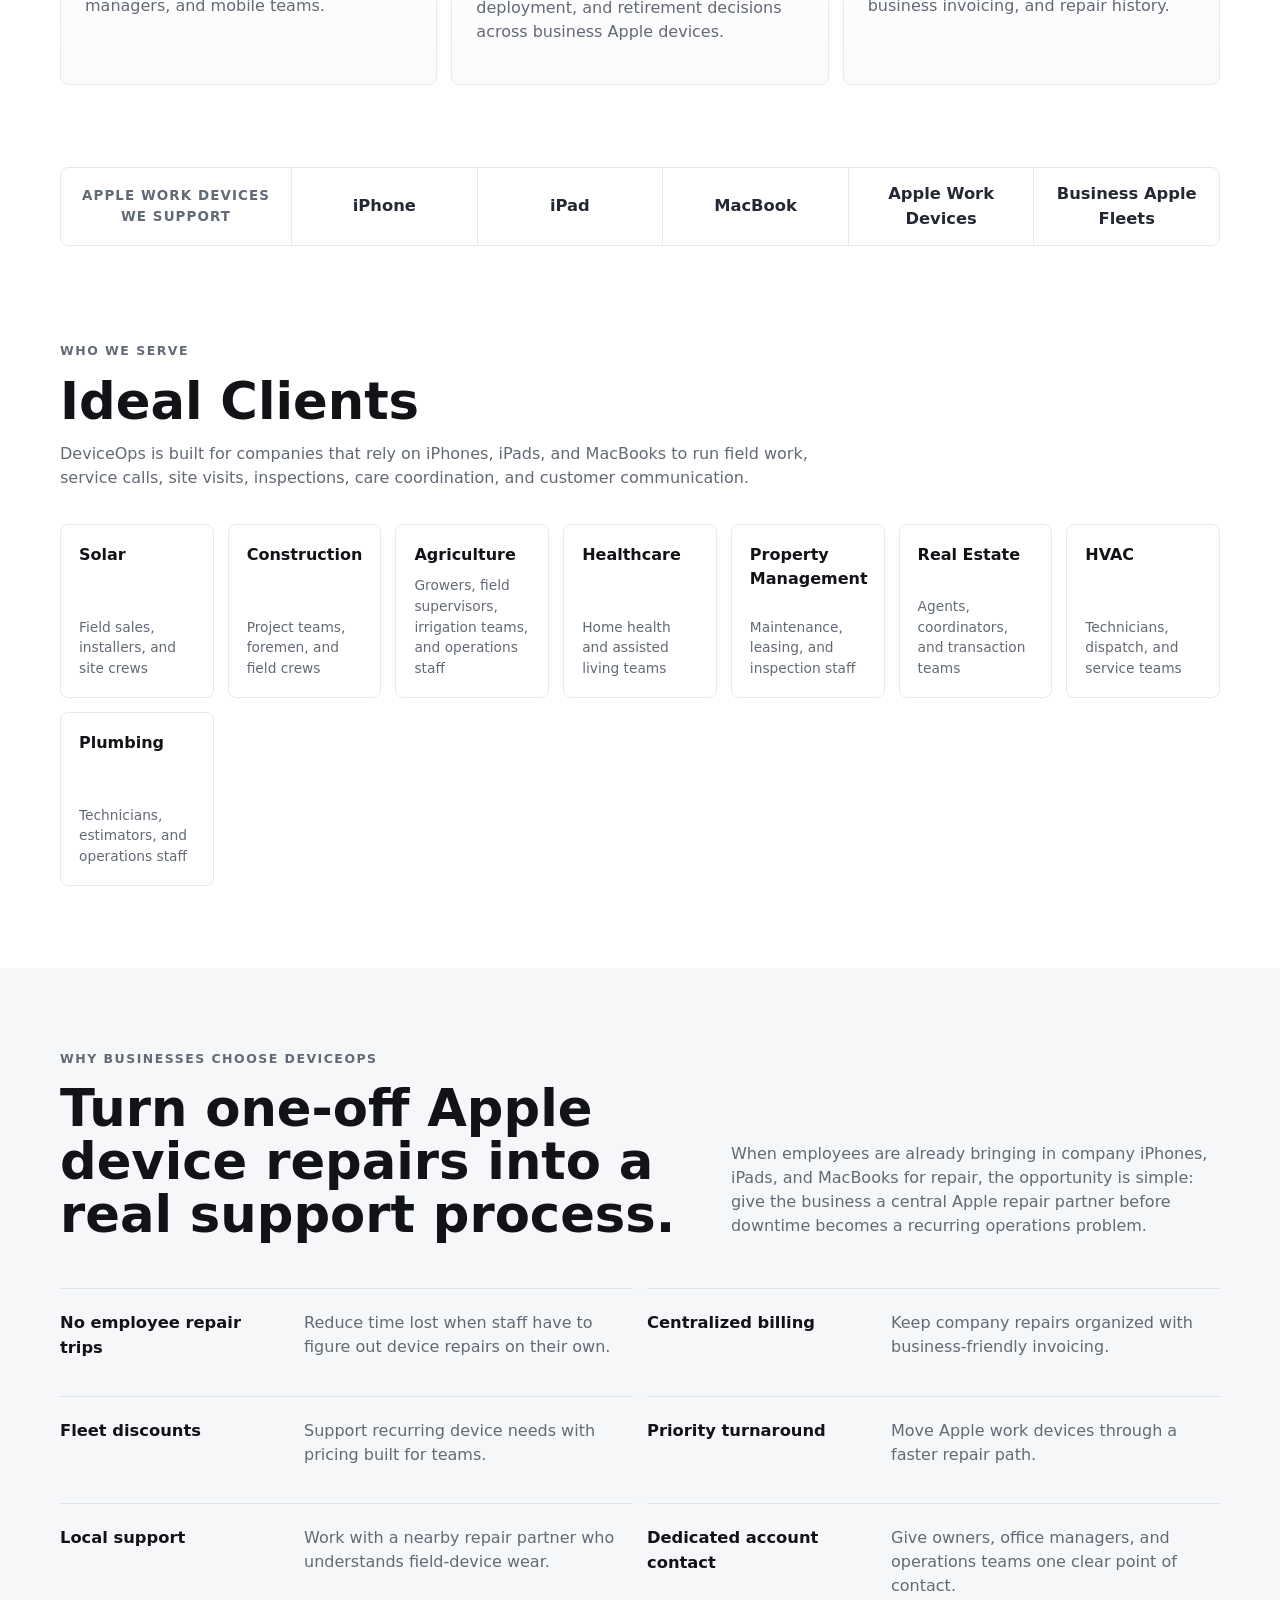
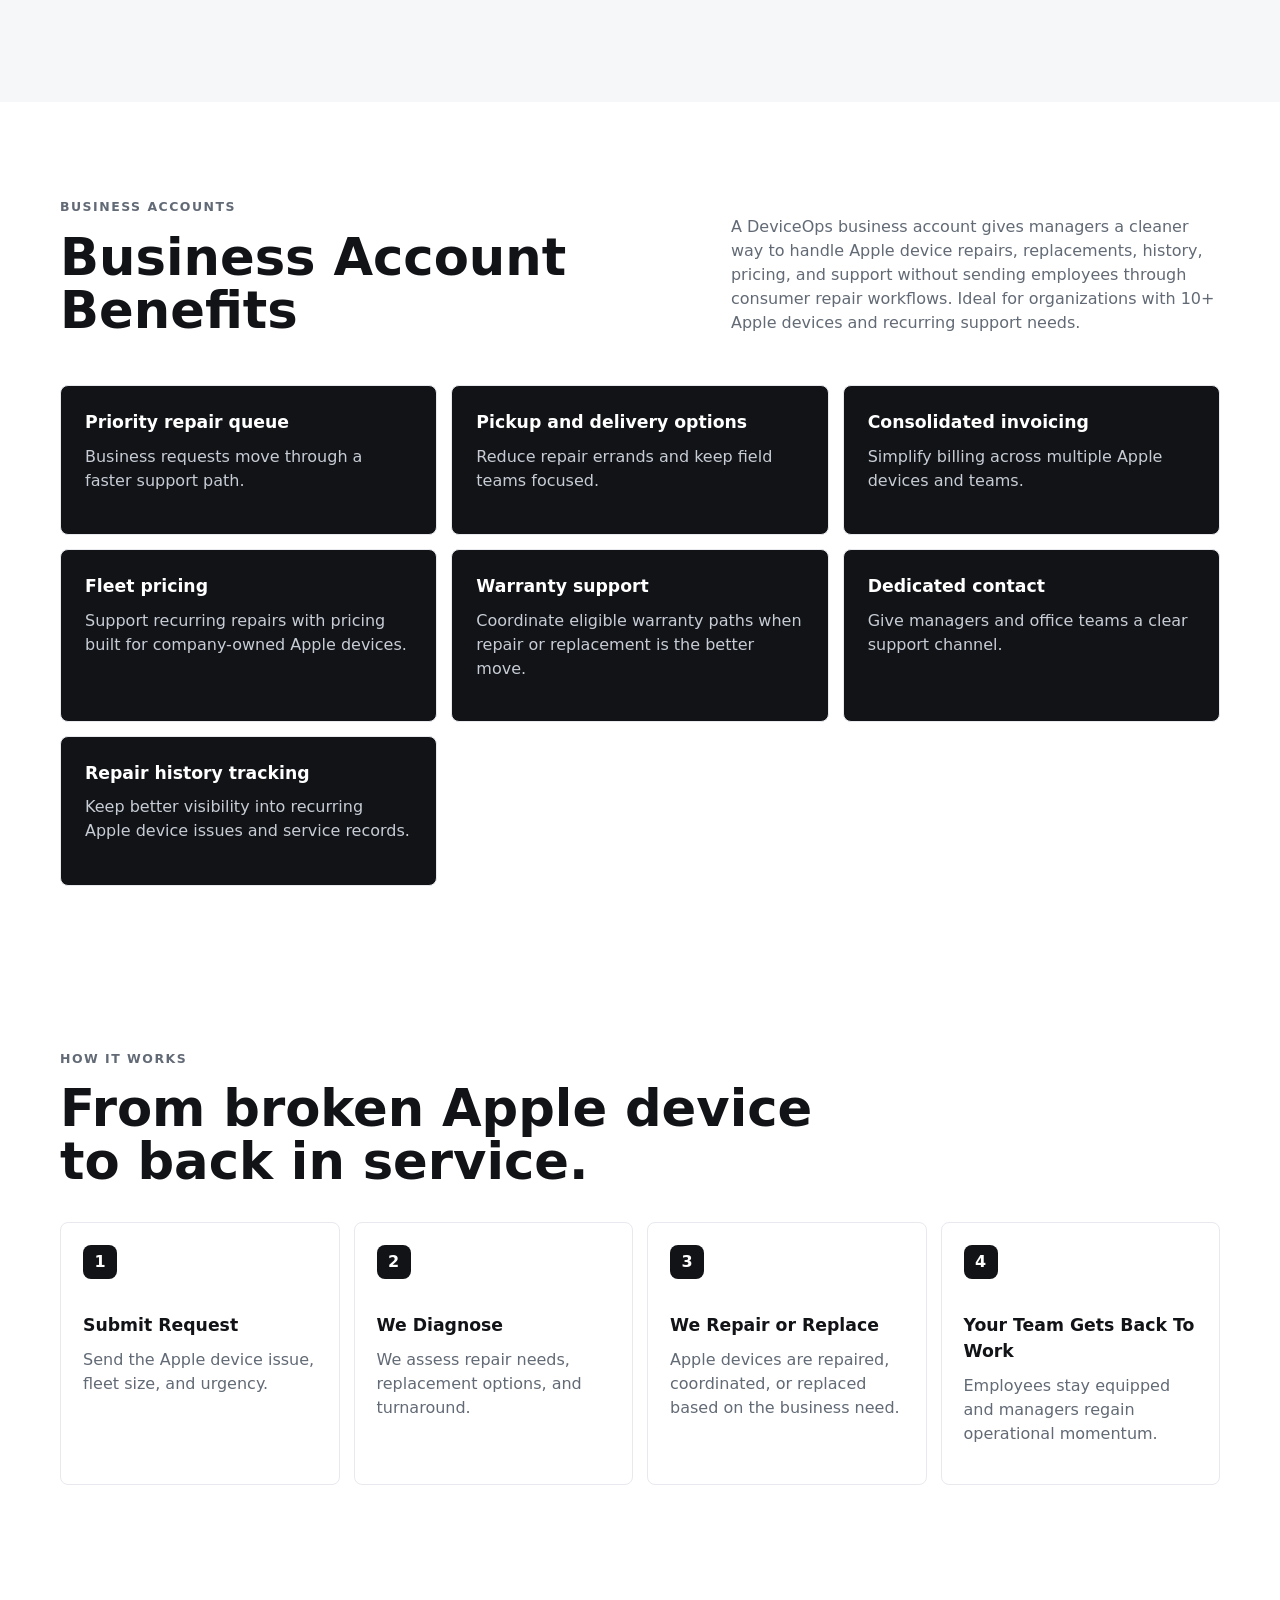
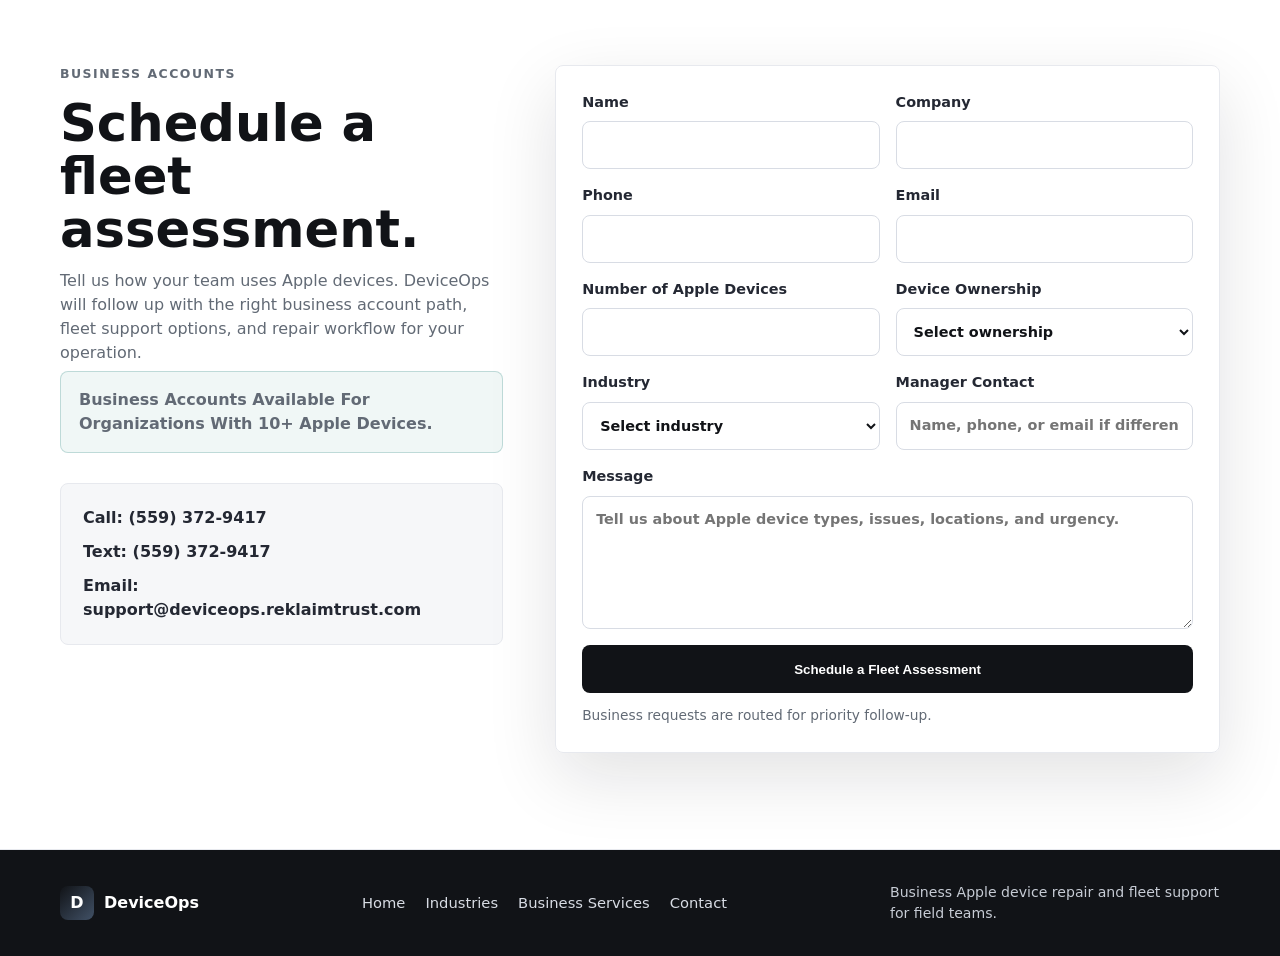
==== commit 731571ab: "Update Apple business device positioning" ====
--- a/index.html
+++ b/index.html
@@ -3,11 +3,11 @@
   <head>
     <meta charset="utf-8">
     <meta name="viewport" content="width=device-width, initial-scale=1">
-    <title>DeviceOps | Business Mobile Device Support for Field Teams</title>
-    <meta name="description" content="Business mobile device support for field teams, including fast repair, replacement coordination, and fleet support for company-owned phones and tablets.">
+    <title>DeviceOps | Business Apple Device Repair for Field Teams</title>
+    <meta name="description" content="Business Apple device repair for field teams, including fast repair, replacement coordination, and fleet support for company-owned iPhones, iPads, and MacBooks.">
     <link rel="canonical" href="https://deviceops.reklaimtrust.com/">
-    <meta property="og:title" content="DeviceOps | Keep Your Workforce Connected">
-    <meta property="og:description" content="Fast repair, replacement coordination, and fleet support for companies that rely on smartphones and tablets to keep work moving.">
+    <meta property="og:title" content="DeviceOps | Business Apple Device Repair">
+    <meta property="og:description" content="Fast Apple device repair, replacement coordination, and fleet support for companies that rely on iPhones, iPads, and MacBooks to keep work moving.">
     <meta property="og:type" content="website">
     <meta property="og:url" content="https://deviceops.reklaimtrust.com/">
     <meta property="og:image" content="https://deviceops.reklaimtrust.com/assets/deviceops-hero.png">
@@ -20,7 +20,7 @@
         "name": "DeviceOps",
         "url": "https://deviceops.reklaimtrust.com/",
         "image": "https://deviceops.reklaimtrust.com/assets/deviceops-hero.png",
-        "description": "Business device repair, replacement coordination, fleet support, and mobile technology services for company-owned smartphones and tablets.",
+        "description": "Business Apple device repair, replacement coordination, fleet support, and mobile technology services for company-owned iPhones, iPads, and MacBooks.",
         "areaServed": {
           "@type": "AdministrativeArea",
           "name": "Visalia and Tulare"
@@ -34,16 +34,16 @@
             "@type": "Offer",
             "itemOffered": {
               "@type": "Service",
-              "name": "Business Mobile Device Support",
-              "serviceType": "iPhone, iPad, and mobile device repair for businesses"
+              "name": "Business Apple Device Repair",
+              "serviceType": "iPhone, iPad, MacBook, and Apple device repair for businesses"
             }
           },
           {
             "@type": "Offer",
             "itemOffered": {
               "@type": "Service",
-              "name": "Mobile Fleet Support",
-              "serviceType": "Device deployment, replacement coordination, and fleet support"
+              "name": "Apple Device Fleet Support",
+              "serviceType": "Apple device deployment, replacement coordination, and fleet support"
             }
           }
         ]
@@ -74,17 +74,17 @@
     <main id="main">
       <section class="hero">
         <div class="hero-copy">
-          <p class="eyebrow">Business mobile device operations</p>
-          <h1>Keep Your Workforce Connected.</h1>
-          <p class="hero-subhead">Fast repair, replacement coordination, and fleet support for companies that rely on smartphones and tablets to keep work moving.</p>
-          <p class="hero-note"><strong>Business Accounts Available For Organizations With 10+ Devices.</strong></p>
+          <p class="eyebrow">Business Apple device operations</p>
+          <h1>Business Apple Device Repair - Done Fast, Done Right</h1>
+          <p class="hero-subhead">Reklaim DeviceOps helps companies keep their iPhones, iPads, and MacBooks working without the downtime, drama, or random repair-shop roulette.</p>
+          <p class="hero-note"><strong>Business Accounts Available For Organizations With 10+ Apple Devices.</strong></p>
           <div class="hero-actions" aria-label="Primary actions">
             <a class="button primary" href="#pricing">Schedule a Fleet Assessment</a>
             <a class="button secondary" href="#contact">Discuss a Business Account</a>
           </div>
         </div>
-        <div class="hero-media" aria-label="DeviceOps business device support visual">
-          <img src="assets/deviceops-hero.png" width="1717" height="916" alt="Organized smartphones and tablets prepared for business fleet support">
+        <div class="hero-media" aria-label="DeviceOps business Apple device support visual">
+          <img src="assets/deviceops-hero.png" width="1717" height="916" alt="Organized Apple devices prepared for business fleet support">
         </div>
       </section>
 
@@ -97,7 +97,7 @@
 
       <section class="proof-strip" aria-label="DeviceOps proof points">
         <div>
-          <strong>5,000+ Devices Serviced</strong>
+          <strong>5,000+ Apple Devices Serviced</strong>
           <span>Built on the experience behind iPhone Repair 4 Less.</span>
         </div>
         <div>
@@ -106,7 +106,7 @@
         </div>
         <div>
           <strong>Same-Day Service Available</strong>
-          <span>Priority paths for urgent device issues when timing matters.</span>
+          <span>Priority paths for urgent Apple device issues when timing matters.</span>
         </div>
       </section>
 
@@ -116,7 +116,7 @@
             <p class="eyebrow">About Chris</p>
             <h2>Trusted local expertise behind every DeviceOps account.</h2>
           </div>
-          <p>DeviceOps is built around the experience behind iPhone Repair 4 Less, a trusted Visalia-area mobile device repair business that has serviced more than 5,000 smartphones and tablets throughout Visalia and Tulare. Today, DeviceOps helps organizations move beyond one-off repairs with business accounts, priority support, fleet services, and device lifecycle coordination.</p>
+          <p>DeviceOps is built around the experience behind iPhone Repair 4 Less, a trusted Visalia-area Apple device repair business that has serviced more than 5,000 Apple devices throughout Visalia and Tulare. Today, DeviceOps helps organizations move beyond one-off repairs with business accounts, priority support, fleet services, and device lifecycle coordination.</p>
         </div>
         <p class="service-area">Serving Visalia and Tulare businesses.</p>
       </section>
@@ -124,15 +124,15 @@
       <section class="section problem-section">
         <div class="section-heading">
           <p class="eyebrow">Operational risk</p>
-          <h2>Broken devices create real downtime.</h2>
-          <p>When phones and tablets fail, field teams lose access to dispatch, photos, payments, forms, maps, and customer communication.</p>
+          <h2>Broken Apple devices create real downtime.</h2>
+          <p>When iPhones, iPads, and MacBooks fail, field teams lose access to dispatch, photos, payments, forms, maps, files, and customer communication.</p>
         </div>
         <div class="problem-grid">
           <article><span></span><h3>Cracked screens</h3><p>Damaged displays make field reporting, dispatching, photos, and customer communication unreliable.</p></article>
           <article><span></span><h3>Dead batteries</h3><p>Short battery life can take a working employee offline before the job is complete.</p></article>
           <article><span></span><h3>Charging failures</h3><p>Port and power issues create recurring downtime across teams that depend on mobile check-ins.</p></article>
           <article><span></span><h3>Lost productivity</h3><p>Unplanned repair trips, vendor delays, and device gaps pull attention away from operations.</p></article>
-          <article><span></span><h3>Employees without devices</h3><p>Replacement coordination keeps people equipped while repairs and device changes are handled.</p></article>
+          <article><span></span><h3>Employees without Apple devices</h3><p>Replacement coordination keeps people equipped while repairs and Apple device changes are handled.</p></article>
           <article><span></span><h3>Slow repair vendors</h3><p>Business teams need predictable service levels, invoicing, and communication built around uptime.</p></article>
         </div>
       </section>
@@ -141,34 +141,34 @@
         <div class="section-heading split">
           <div>
             <p class="eyebrow">Business services</p>
-            <h2>One Repair Partner for Business Phones & Tablets</h2>
-          </div>
-          <p>DeviceOps supports company-owned iPhones, iPads, and mobile devices used by field teams, office staff, and mobile workforces.</p>
+            <h2>One Repair Partner for Business Apple Devices</h2>
+          </div>
+          <p>We specialize exclusively in Apple device repair for businesses. iPhones, iPads, MacBooks, and Apple work devices are handled by experienced local technicians with fast turnaround and clear service records.</p>
         </div>
         <div class="service-grid">
-          <article><h3>Business Device Repair</h3><p>Priority repair coordination for company-owned phones that employees depend on in the field.</p></article>
-          <article><h3>Tablet Support</h3><p>Operational support for tablets used by crews, care teams, estimators, inspectors, and field supervisors.</p></article>
-          <article><h3>Device Lifecycle Management</h3><p>Help coordinate repair, replacement, deployment, and retirement decisions across business devices.</p></article>
-          <article><h3>Battery & Power Support</h3><p>Keep work phones and tablets charged, reliable, and ready for long days away from the office.</p></article>
-          <article><h3>Fleet Support</h3><p>Centralized support for device counts, recurring service needs, business invoicing, and repair history.</p></article>
-          <article><h3>Replacement Coordination</h3><p>Support managers when a device needs to be swapped, staged, or returned to service quickly.</p></article>
-        </div>
-      </section>
-
-      <section class="device-strip" aria-label="Commonly supporting devices from">
-        <span>Commonly Supporting Devices From</span>
-        <strong>Apple</strong>
-        <strong>Samsung</strong>
-        <strong>Google</strong>
-        <strong>Motorola</strong>
-        <strong>OtterBox</strong>
+          <article><h3>Business Apple Device Repair</h3><p>Priority repair coordination for company-owned iPhones, iPads, MacBooks, and Apple work devices.</p></article>
+          <article><h3>iPhone Fleet Repair</h3><p>Fast support for business iPhones used by field crews, managers, sales teams, and mobile staff.</p></article>
+          <article><h3>iPad Support</h3><p>Operational support for iPads used by crews, care teams, estimators, inspectors, and field supervisors.</p></article>
+          <article><h3>MacBook Repair Coordination</h3><p>Repair and replacement guidance for MacBooks used by office staff, managers, and mobile teams.</p></article>
+          <article><h3>Apple Device Lifecycle Management</h3><p>Help coordinate repair, replacement, deployment, and retirement decisions across business Apple devices.</p></article>
+          <article><h3>Apple Fleet Support</h3><p>Centralized support for Apple device counts, recurring service needs, business invoicing, and repair history.</p></article>
+        </div>
+      </section>
+
+      <section class="device-strip" aria-label="Apple work devices supported">
+        <span>Apple Work Devices We Support</span>
+        <strong>iPhone</strong>
+        <strong>iPad</strong>
+        <strong>MacBook</strong>
+        <strong>Apple Work Devices</strong>
+        <strong>Business Apple Fleets</strong>
       </section>
 
       <section class="section industries-section" id="industries">
         <div class="section-heading">
           <p class="eyebrow">Who we serve</p>
           <h2>Ideal Clients</h2>
-          <p>DeviceOps is built for companies that rely on smartphones and tablets to run field work, service calls, site visits, inspections, care coordination, and customer communication.</p>
+          <p>DeviceOps is built for companies that rely on iPhones, iPads, and MacBooks to run field work, service calls, site visits, inspections, care coordination, and customer communication.</p>
         </div>
         <div class="industry-grid">
           <a href="industries/solar.html">Solar<span>Field sales, installers, and site crews</span></a>
@@ -186,15 +186,15 @@
         <div class="section-heading split">
           <div>
             <p class="eyebrow">Why businesses choose DeviceOps</p>
-            <h2>Turn one-off work phone repairs into a real support process.</h2>
-          </div>
-          <p>When employees are already bringing in company phones for repair, the opportunity is simple: give the business a central repair partner before downtime becomes a recurring operations problem.</p>
+            <h2>Turn one-off Apple device repairs into a real support process.</h2>
+          </div>
+          <p>When employees are already bringing in company iPhones, iPads, and MacBooks for repair, the opportunity is simple: give the business a central Apple repair partner before downtime becomes a recurring operations problem.</p>
         </div>
         <div class="why-list">
           <div><strong>No employee repair trips</strong><span>Reduce time lost when staff have to figure out device repairs on their own.</span></div>
           <div><strong>Centralized billing</strong><span>Keep company repairs organized with business-friendly invoicing.</span></div>
           <div><strong>Fleet discounts</strong><span>Support recurring device needs with pricing built for teams.</span></div>
-          <div><strong>Priority turnaround</strong><span>Move work phones and tablets through a faster repair path.</span></div>
+          <div><strong>Priority turnaround</strong><span>Move Apple work devices through a faster repair path.</span></div>
           <div><strong>Local support</strong><span>Work with a nearby repair partner who understands field-device wear.</span></div>
           <div><strong>Dedicated account contact</strong><span>Give owners, office managers, and operations teams one clear point of contact.</span></div>
         </div>
@@ -206,28 +206,28 @@
             <p class="eyebrow">Business accounts</p>
             <h2>Business Account Benefits</h2>
           </div>
-          <p>A DeviceOps business account gives managers a cleaner way to handle repairs, replacements, history, pricing, and support without sending employees through consumer repair workflows. Ideal for organizations with 10+ devices and recurring mobile support needs.</p>
+          <p>A DeviceOps business account gives managers a cleaner way to handle Apple device repairs, replacements, history, pricing, and support without sending employees through consumer repair workflows. Ideal for organizations with 10+ Apple devices and recurring support needs.</p>
         </div>
         <div class="benefits-grid">
           <article><h3>Priority repair queue</h3><p>Business requests move through a faster support path.</p></article>
           <article><h3>Pickup and delivery options</h3><p>Reduce repair errands and keep field teams focused.</p></article>
-          <article><h3>Consolidated invoicing</h3><p>Simplify billing across multiple devices and teams.</p></article>
-          <article><h3>Fleet pricing</h3><p>Support recurring repairs with pricing built for company-owned devices.</p></article>
+          <article><h3>Consolidated invoicing</h3><p>Simplify billing across multiple Apple devices and teams.</p></article>
+          <article><h3>Fleet pricing</h3><p>Support recurring repairs with pricing built for company-owned Apple devices.</p></article>
           <article><h3>Warranty support</h3><p>Coordinate eligible warranty paths when repair or replacement is the better move.</p></article>
           <article><h3>Dedicated contact</h3><p>Give managers and office teams a clear support channel.</p></article>
-          <article><h3>Repair history tracking</h3><p>Keep better visibility into recurring device issues and service records.</p></article>
+          <article><h3>Repair history tracking</h3><p>Keep better visibility into recurring Apple device issues and service records.</p></article>
         </div>
       </section>
 
       <section class="section process-section">
         <div class="section-heading">
           <p class="eyebrow">How it works</p>
-          <h2>From broken device to back in service.</h2>
+          <h2>From broken Apple device to back in service.</h2>
         </div>
         <ol class="process-list">
-          <li><span>1</span><h3>Submit Request</h3><p>Send the device issue, fleet size, and urgency.</p></li>
+          <li><span>1</span><h3>Submit Request</h3><p>Send the Apple device issue, fleet size, and urgency.</p></li>
           <li><span>2</span><h3>We Diagnose</h3><p>We assess repair needs, replacement options, and turnaround.</p></li>
-          <li><span>3</span><h3>We Repair or Replace</h3><p>Devices are repaired, coordinated, or replaced based on the business need.</p></li>
+          <li><span>3</span><h3>We Repair or Replace</h3><p>Apple devices are repaired, coordinated, or replaced based on the business need.</p></li>
           <li><span>4</span><h3>Your Team Gets Back To Work</h3><p>Employees stay equipped and managers regain operational momentum.</p></li>
         </ol>
       </section>
@@ -236,8 +236,8 @@
         <div class="lead-copy">
           <p class="eyebrow">Business accounts</p>
           <h2>Schedule a fleet assessment.</h2>
-          <p>Tell us how your team uses mobile devices. DeviceOps will follow up with the right business account path, fleet support options, and repair workflow for your operation.</p>
-          <p class="account-callout"><strong>Business Accounts Available For Organizations With 10+ Devices.</strong></p>
+          <p>Tell us how your team uses Apple devices. DeviceOps will follow up with the right business account path, fleet support options, and repair workflow for your operation.</p>
+          <p class="account-callout"><strong>Business Accounts Available For Organizations With 10+ Apple Devices.</strong></p>
           <div class="contact-card" id="contact">
             <a href="tel:+15593729417">Call: (559) 372-9417</a>
             <a href="sms:+15593729417">Text: (559) 372-9417</a>
@@ -250,12 +250,12 @@
           <label>Company<input name="Company" type="text" autocomplete="organization" required></label>
           <label>Phone<input name="Phone" type="tel" autocomplete="tel" required></label>
           <label>Email<input name="Email" type="email" autocomplete="email" required></label>
-          <label>Number of Devices<input name="Number of Devices" type="number" min="1" inputmode="numeric" required></label>
+          <label>Number of Apple Devices<input name="Number of Apple Devices" type="number" min="1" inputmode="numeric" required></label>
           <label>Device Ownership<select name="Device Ownership" required>
             <option value="">Select ownership</option>
-            <option>Company-owned device</option>
-            <option>Employee-owned device used for work</option>
-            <option>Personal device</option>
+            <option>Company-owned Apple device</option>
+            <option>Employee-owned Apple device used for work</option>
+            <option>Personal Apple device</option>
             <option>Not sure</option>
           </select></label>
           <label>Industry<select name="Industry" required>
@@ -270,7 +270,7 @@
             <option>Plumbing</option>
           </select></label>
           <label>Manager Contact<input name="Manager Contact" type="text" placeholder="Name, phone, or email if different"></label>
-          <label class="full">Message<textarea name="Message" rows="5" placeholder="Tell us about device types, issues, locations, and urgency."></textarea></label>
+          <label class="full">Message<textarea name="Message" rows="5" placeholder="Tell us about Apple device types, issues, locations, and urgency."></textarea></label>
           <button class="button primary full" type="submit">Schedule a Fleet Assessment</button>
           <p class="form-note" data-form-note>Business requests are routed for priority follow-up.</p>
         </form>
@@ -286,7 +286,7 @@
           <a href="#services">Business Services</a>
           <a href="#contact">Contact</a>
         </nav>
-        <p>Business mobile device support for field teams.</p>
+        <p>Business Apple device repair and fleet support for field teams.</p>
       </div>
     </footer>
 
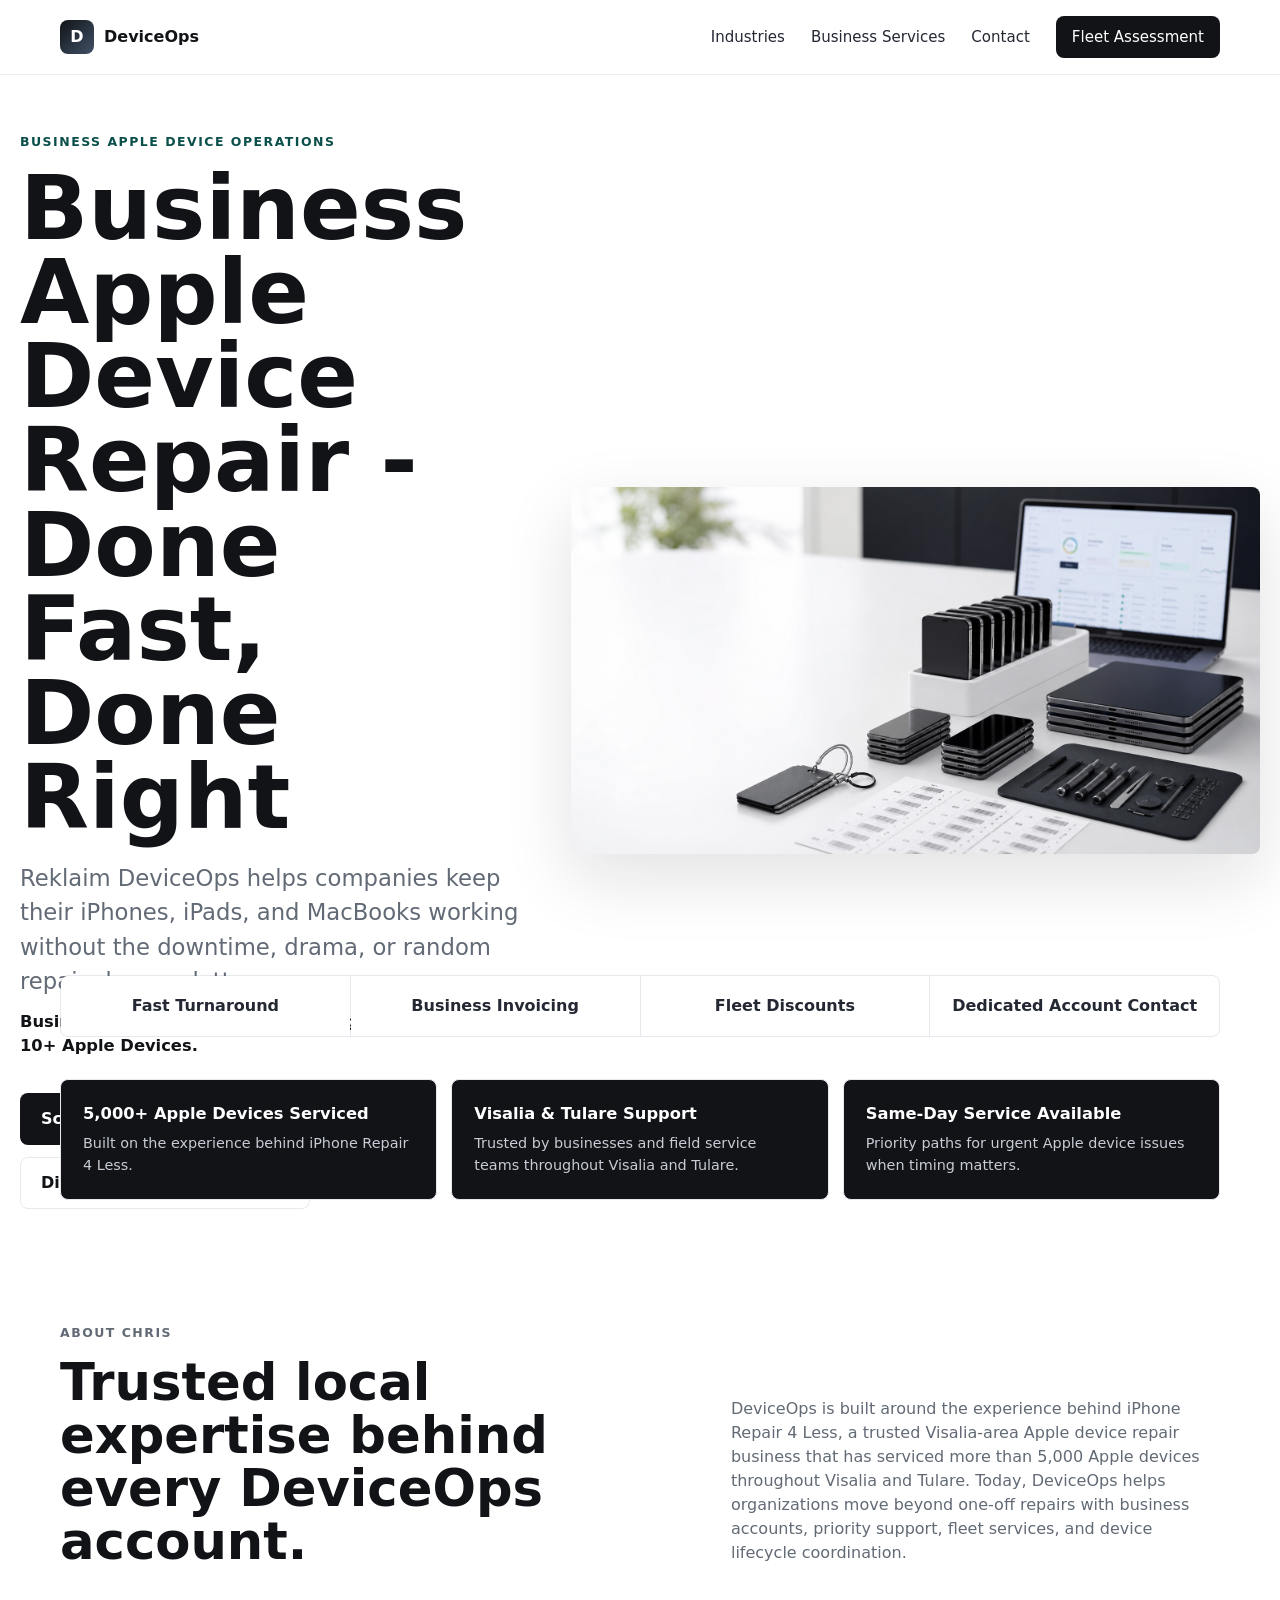
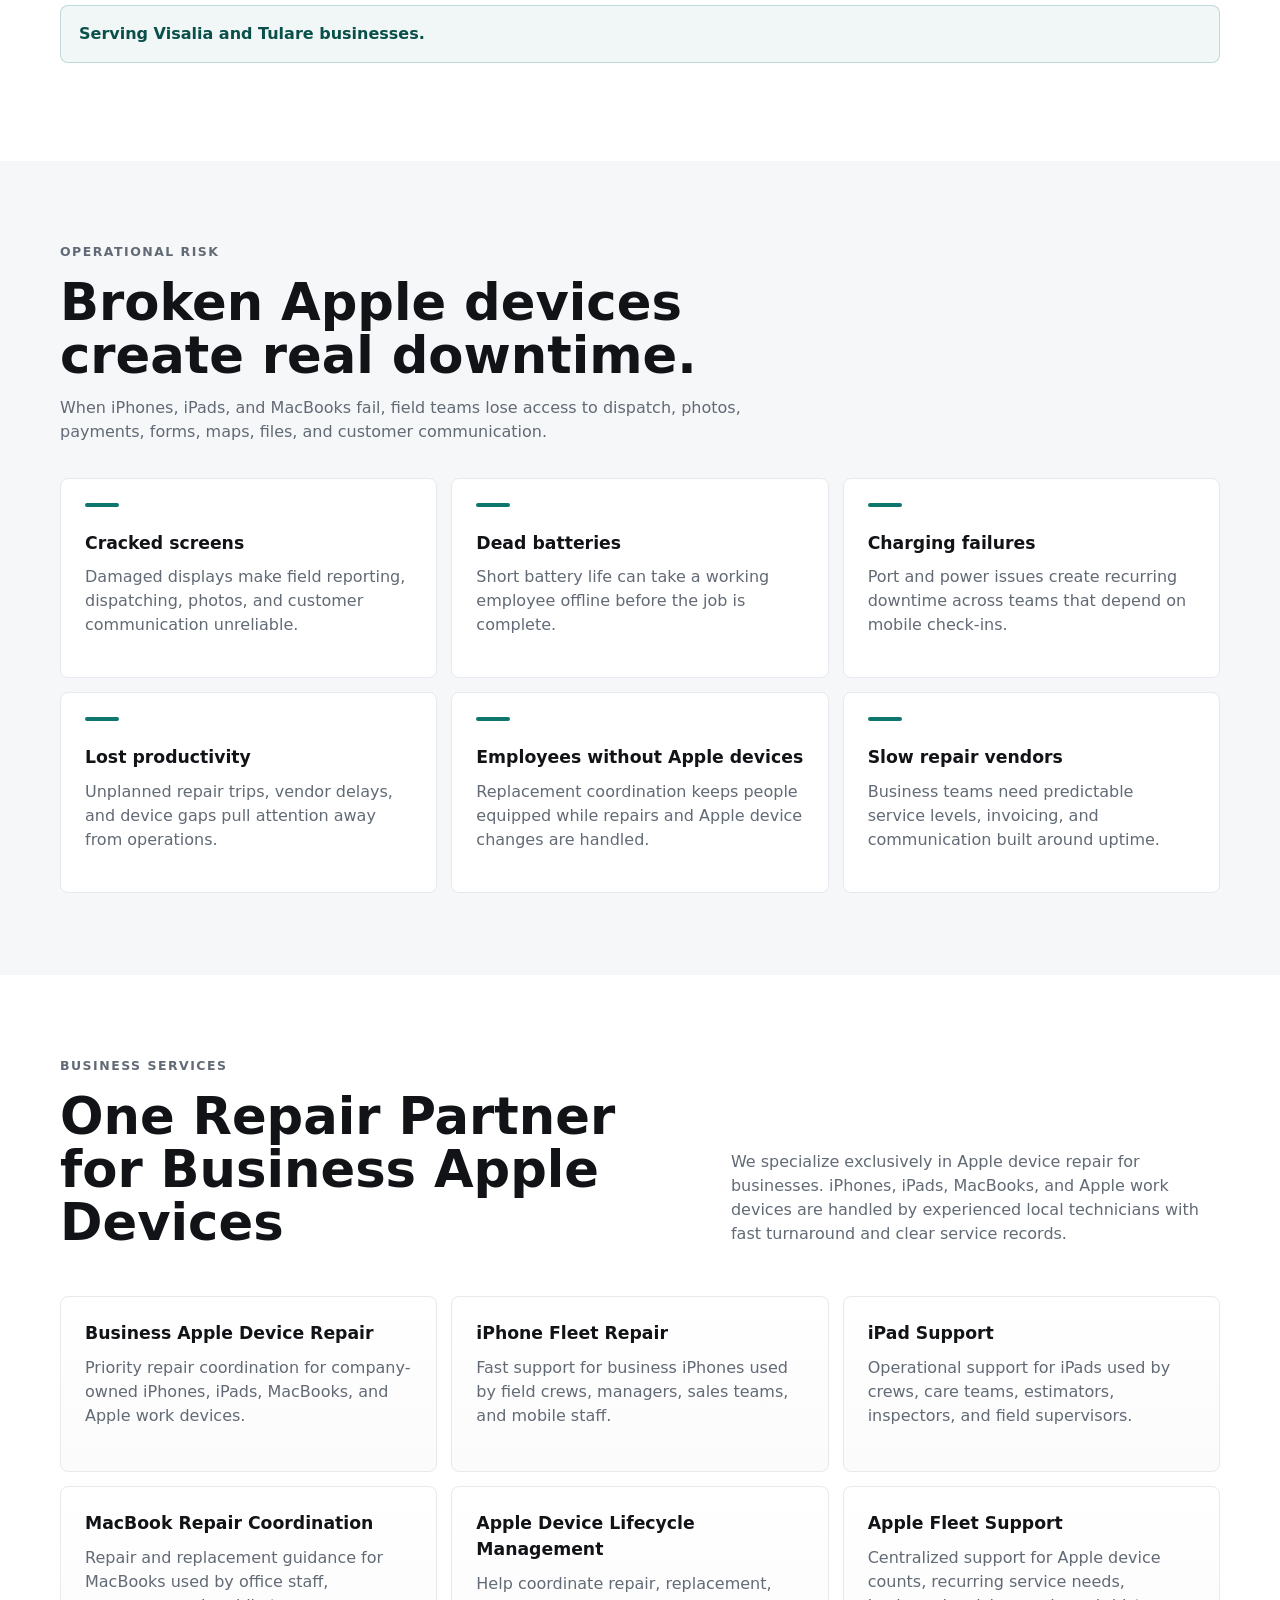
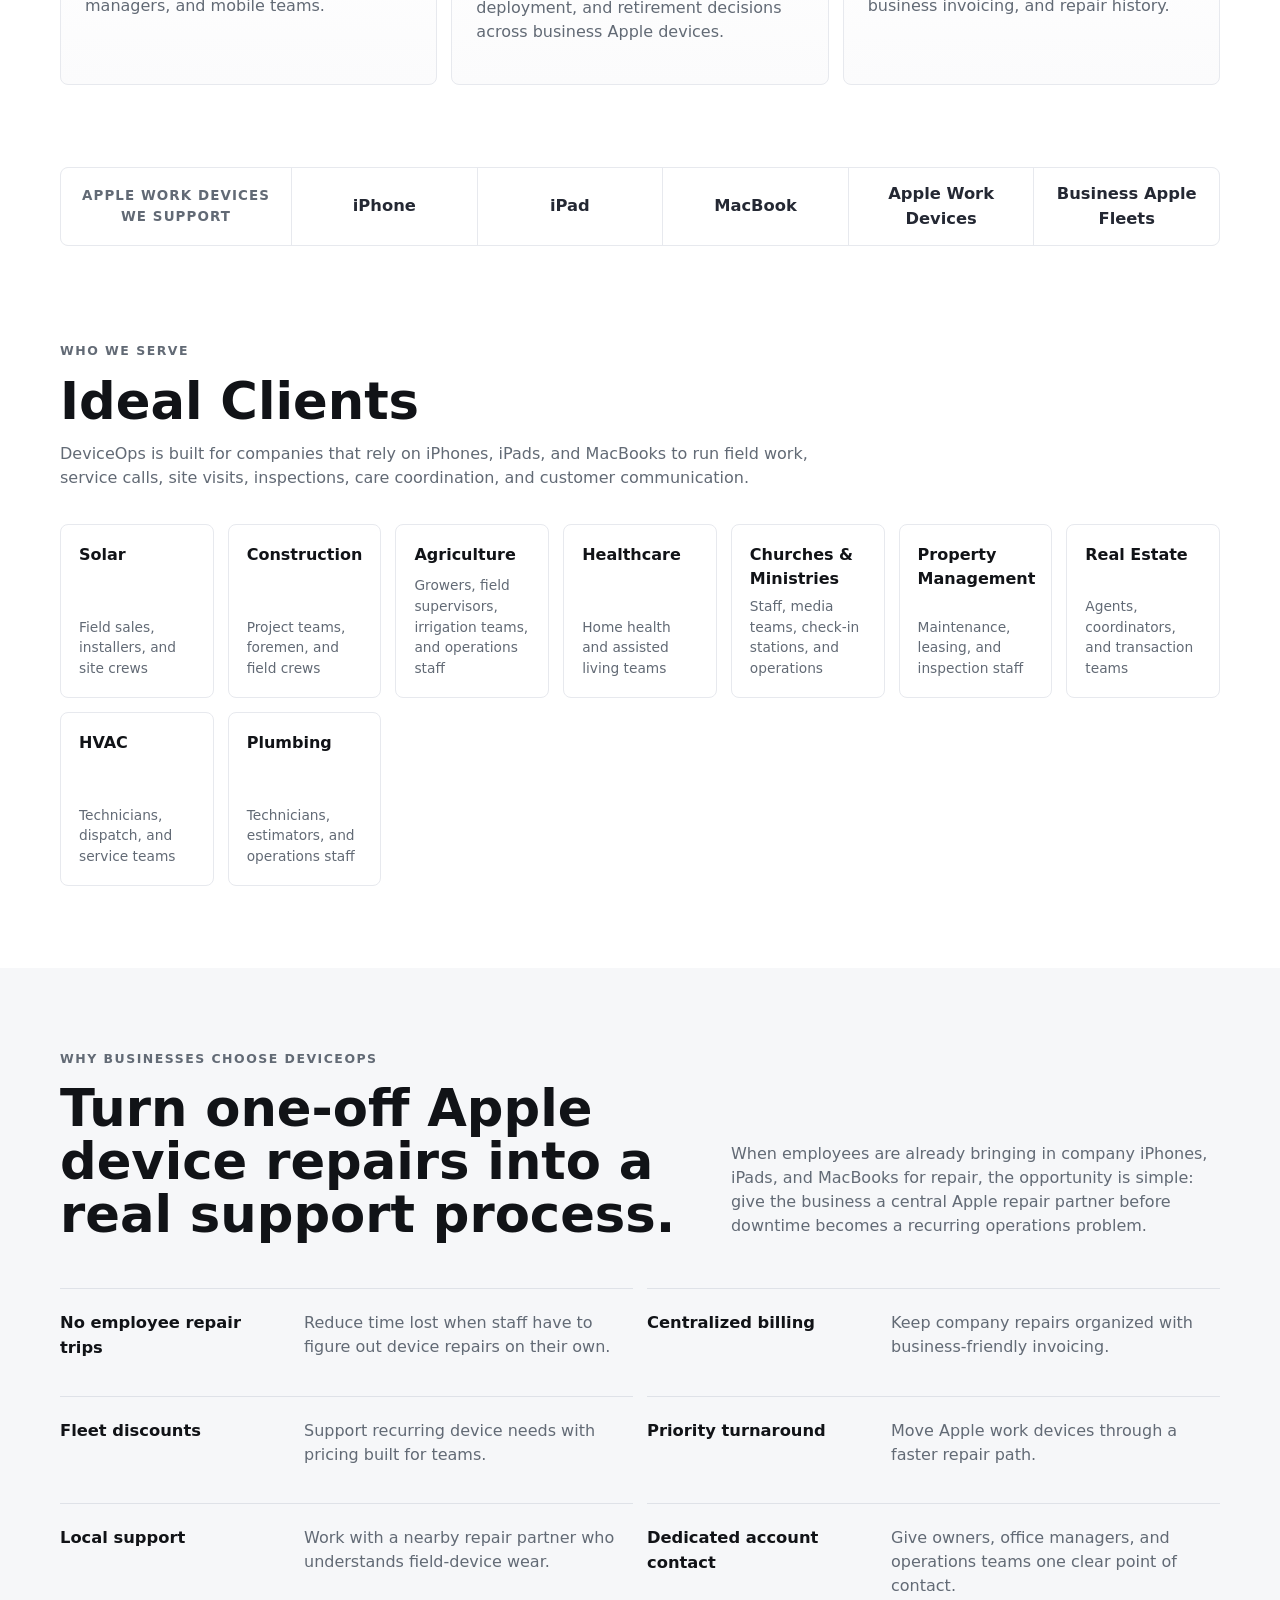
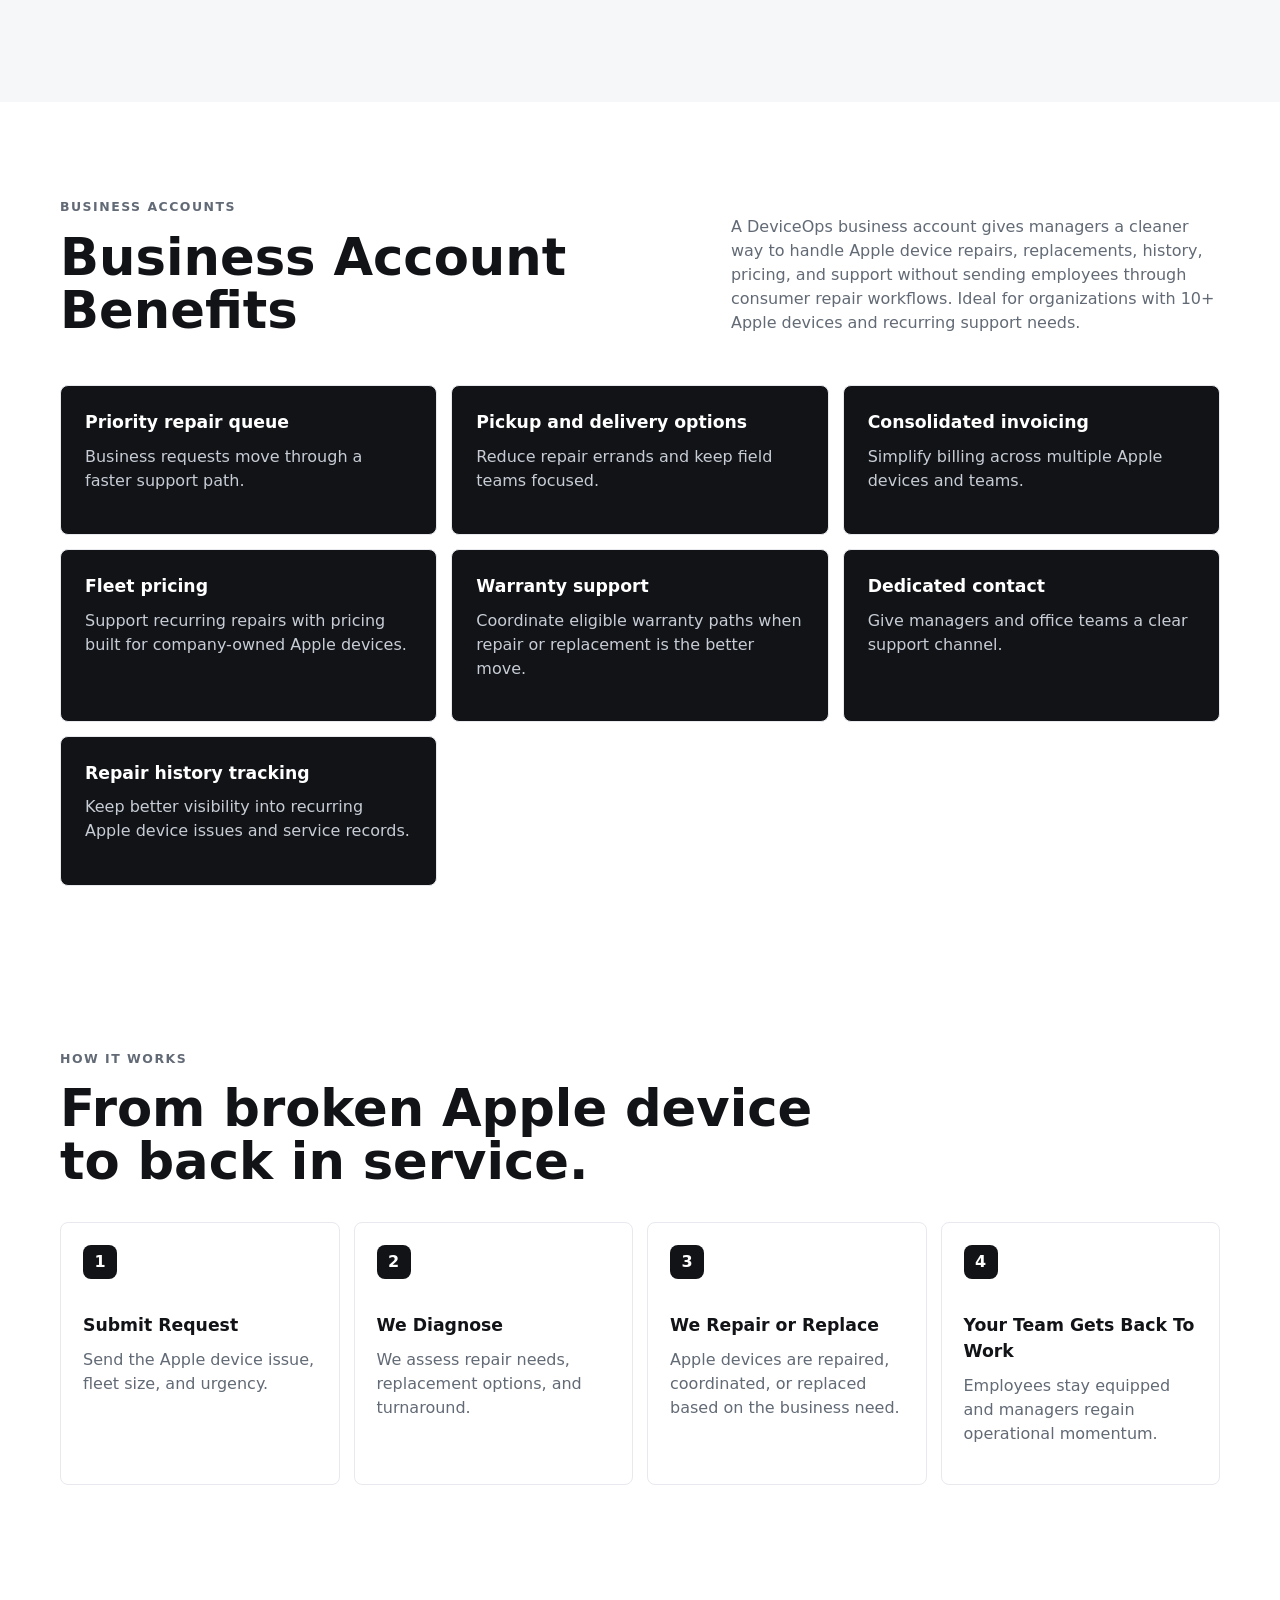
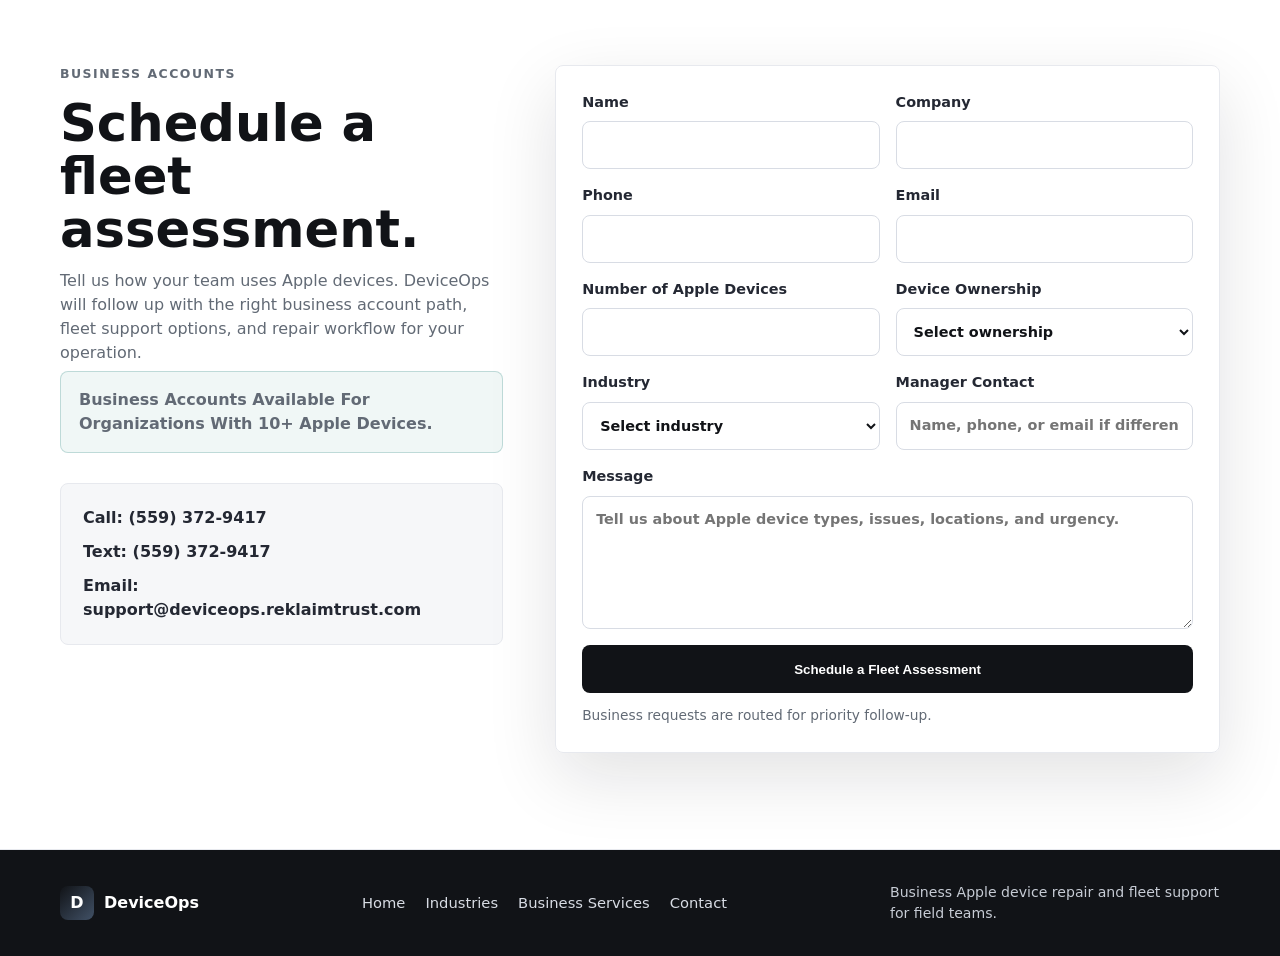
==== commit 5a9f33c2: "Add churches ministries industry page" ====
--- a/index.html
+++ b/index.html
@@ -175,6 +175,7 @@
           <a href="industries/construction.html">Construction<span>Project teams, foremen, and field crews</span></a>
           <a href="industries/agriculture.html">Agriculture<span>Growers, field supervisors, irrigation teams, and operations staff</span></a>
           <a href="industries/healthcare.html">Healthcare<span>Home health and assisted living teams</span></a>
+          <a href="industries/churches-ministries.html">Churches &amp; Ministries<span>Staff, media teams, check-in stations, and operations</span></a>
           <a href="industries/property-management.html">Property Management<span>Maintenance, leasing, and inspection staff</span></a>
           <a href="industries/real-estate.html">Real Estate<span>Agents, coordinators, and transaction teams</span></a>
           <a href="industries/hvac.html">HVAC<span>Technicians, dispatch, and service teams</span></a>
@@ -264,6 +265,7 @@
             <option>Construction</option>
             <option>Agriculture</option>
             <option>Healthcare</option>
+            <option>Churches & Ministries</option>
             <option>Property Management</option>
             <option>Real Estate</option>
             <option>HVAC</option>
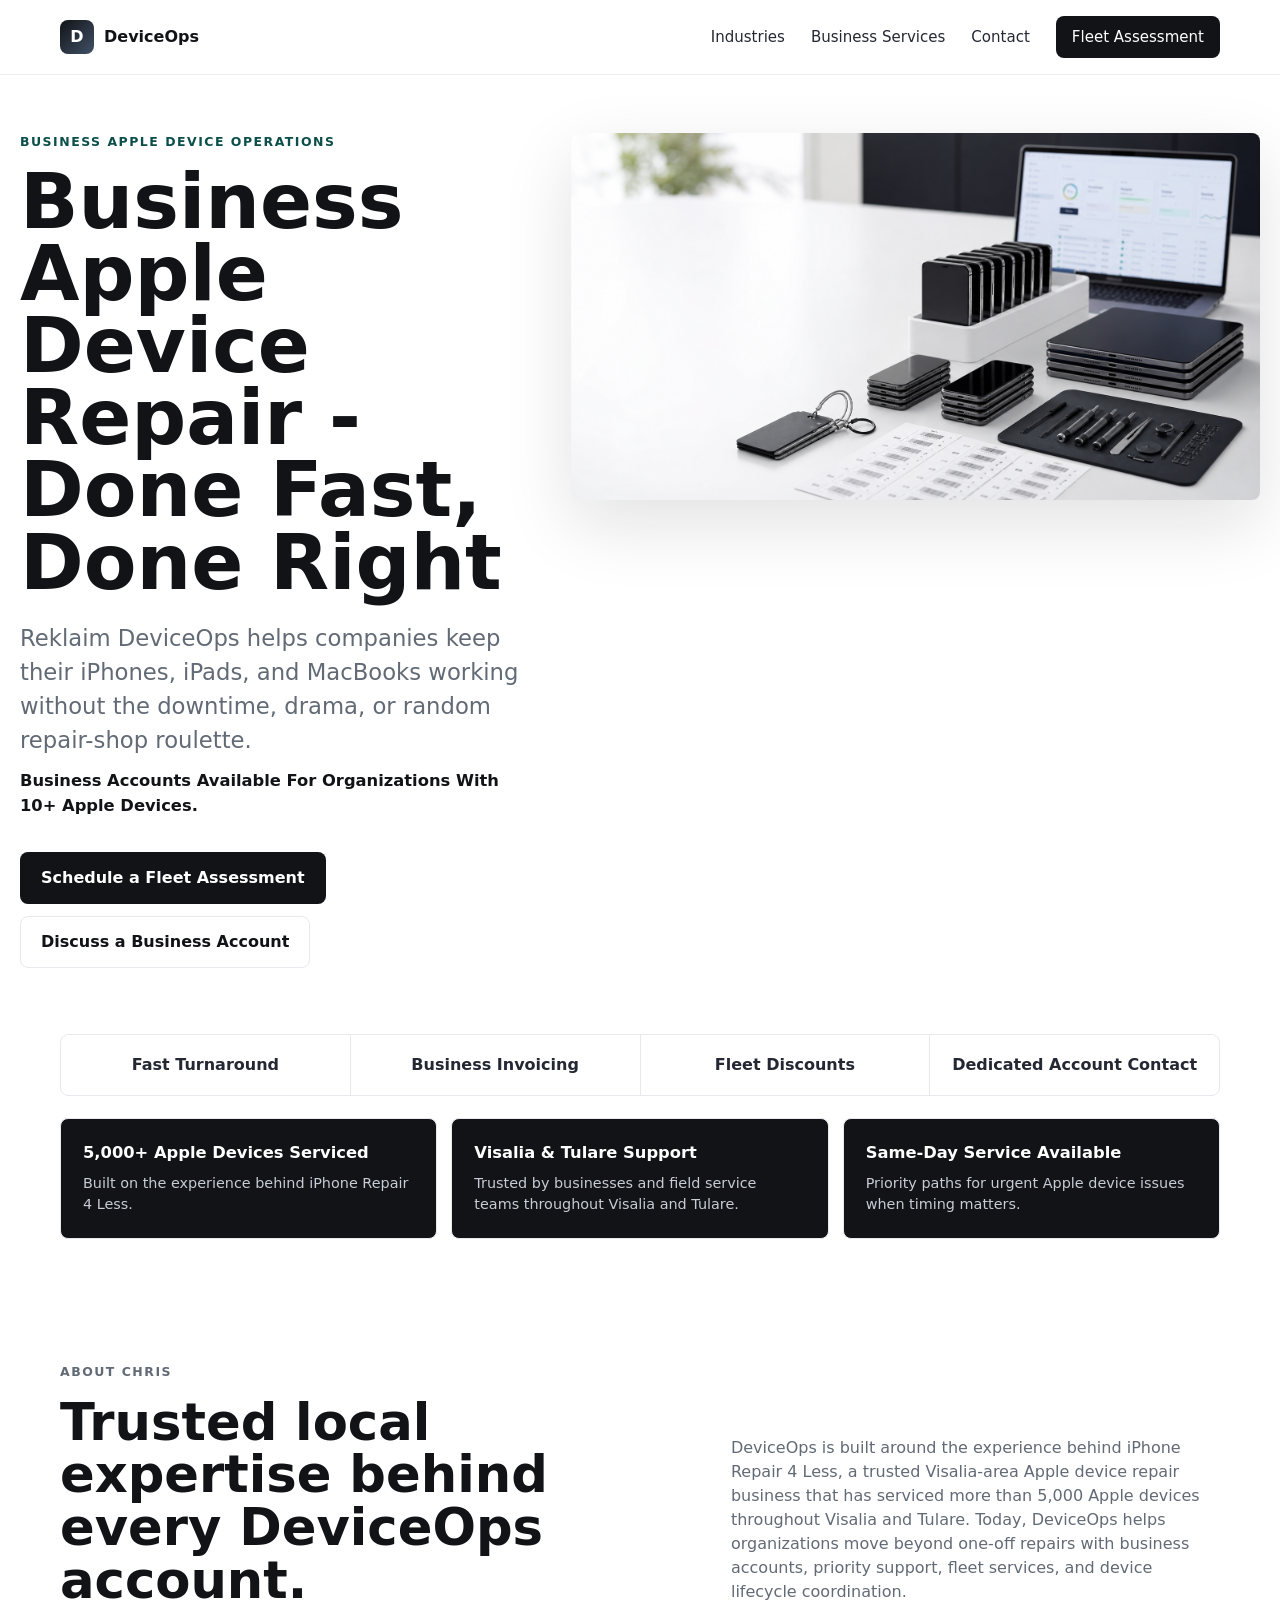
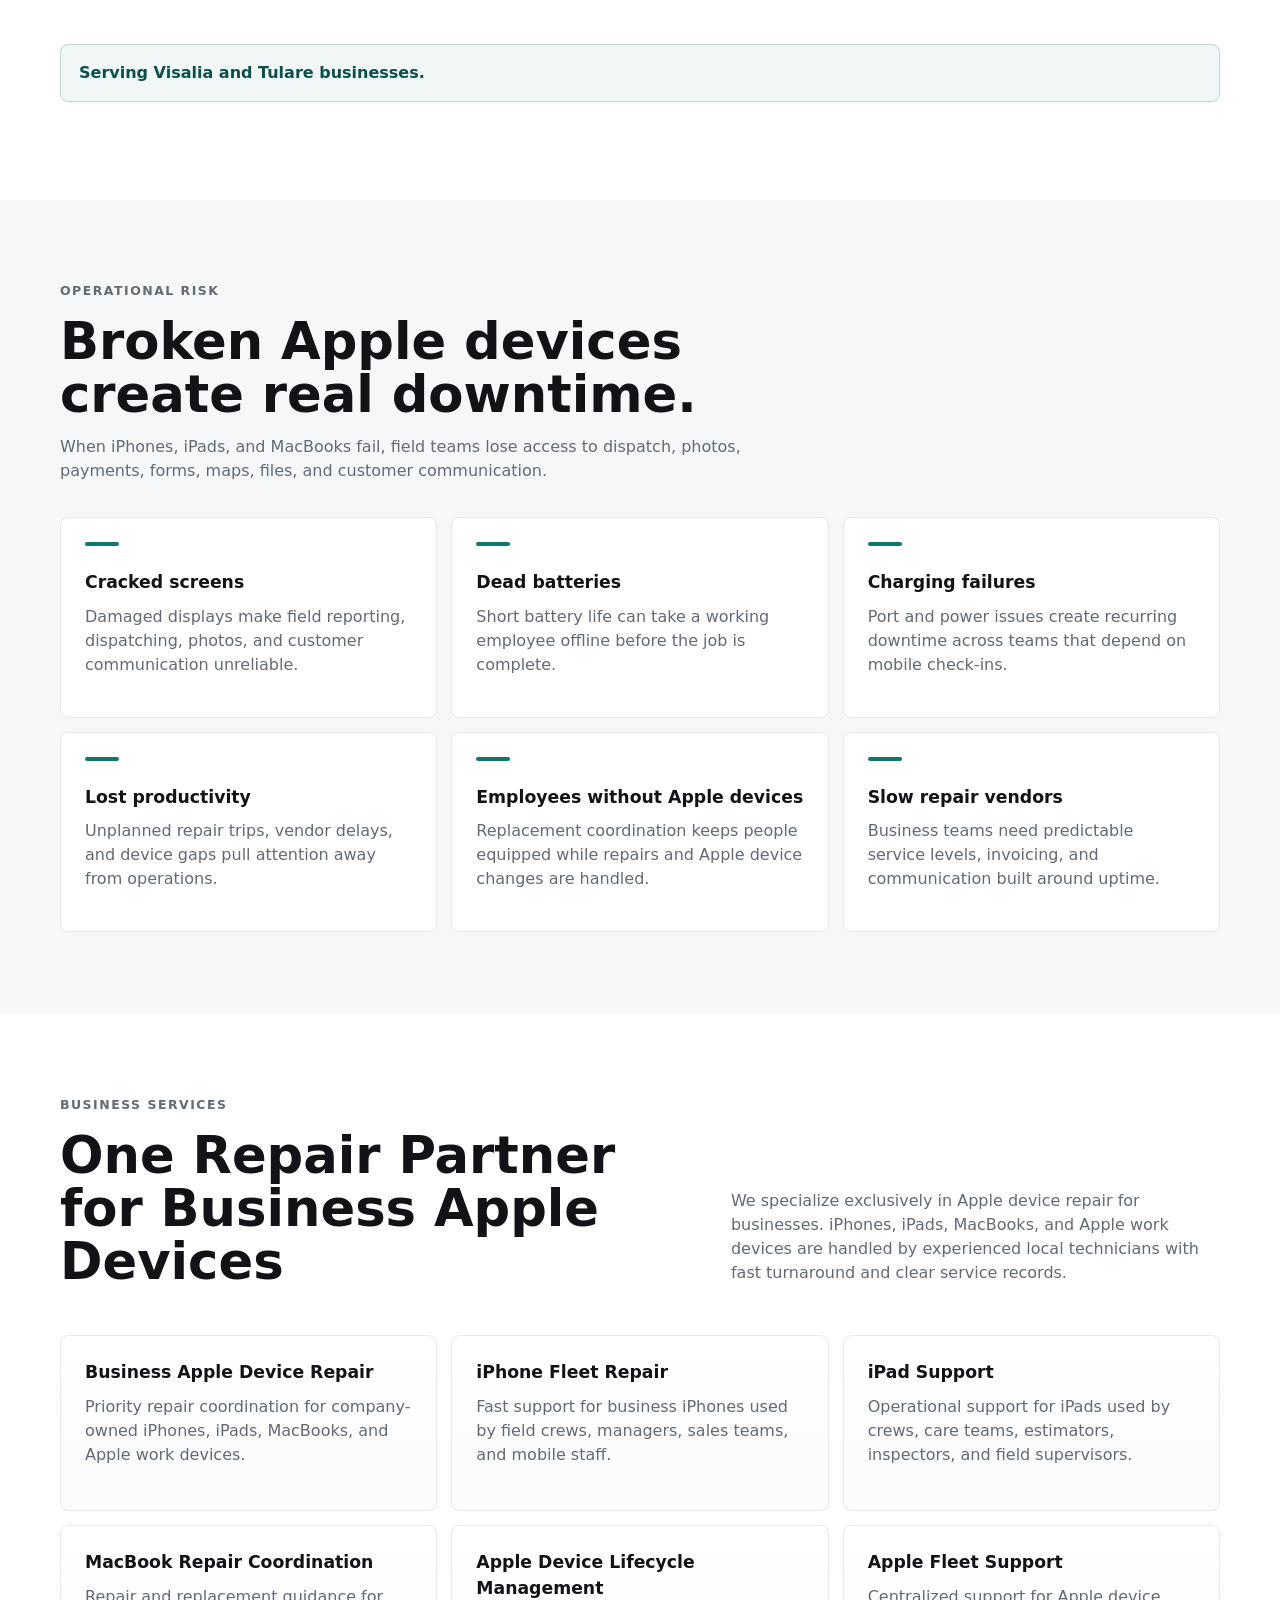
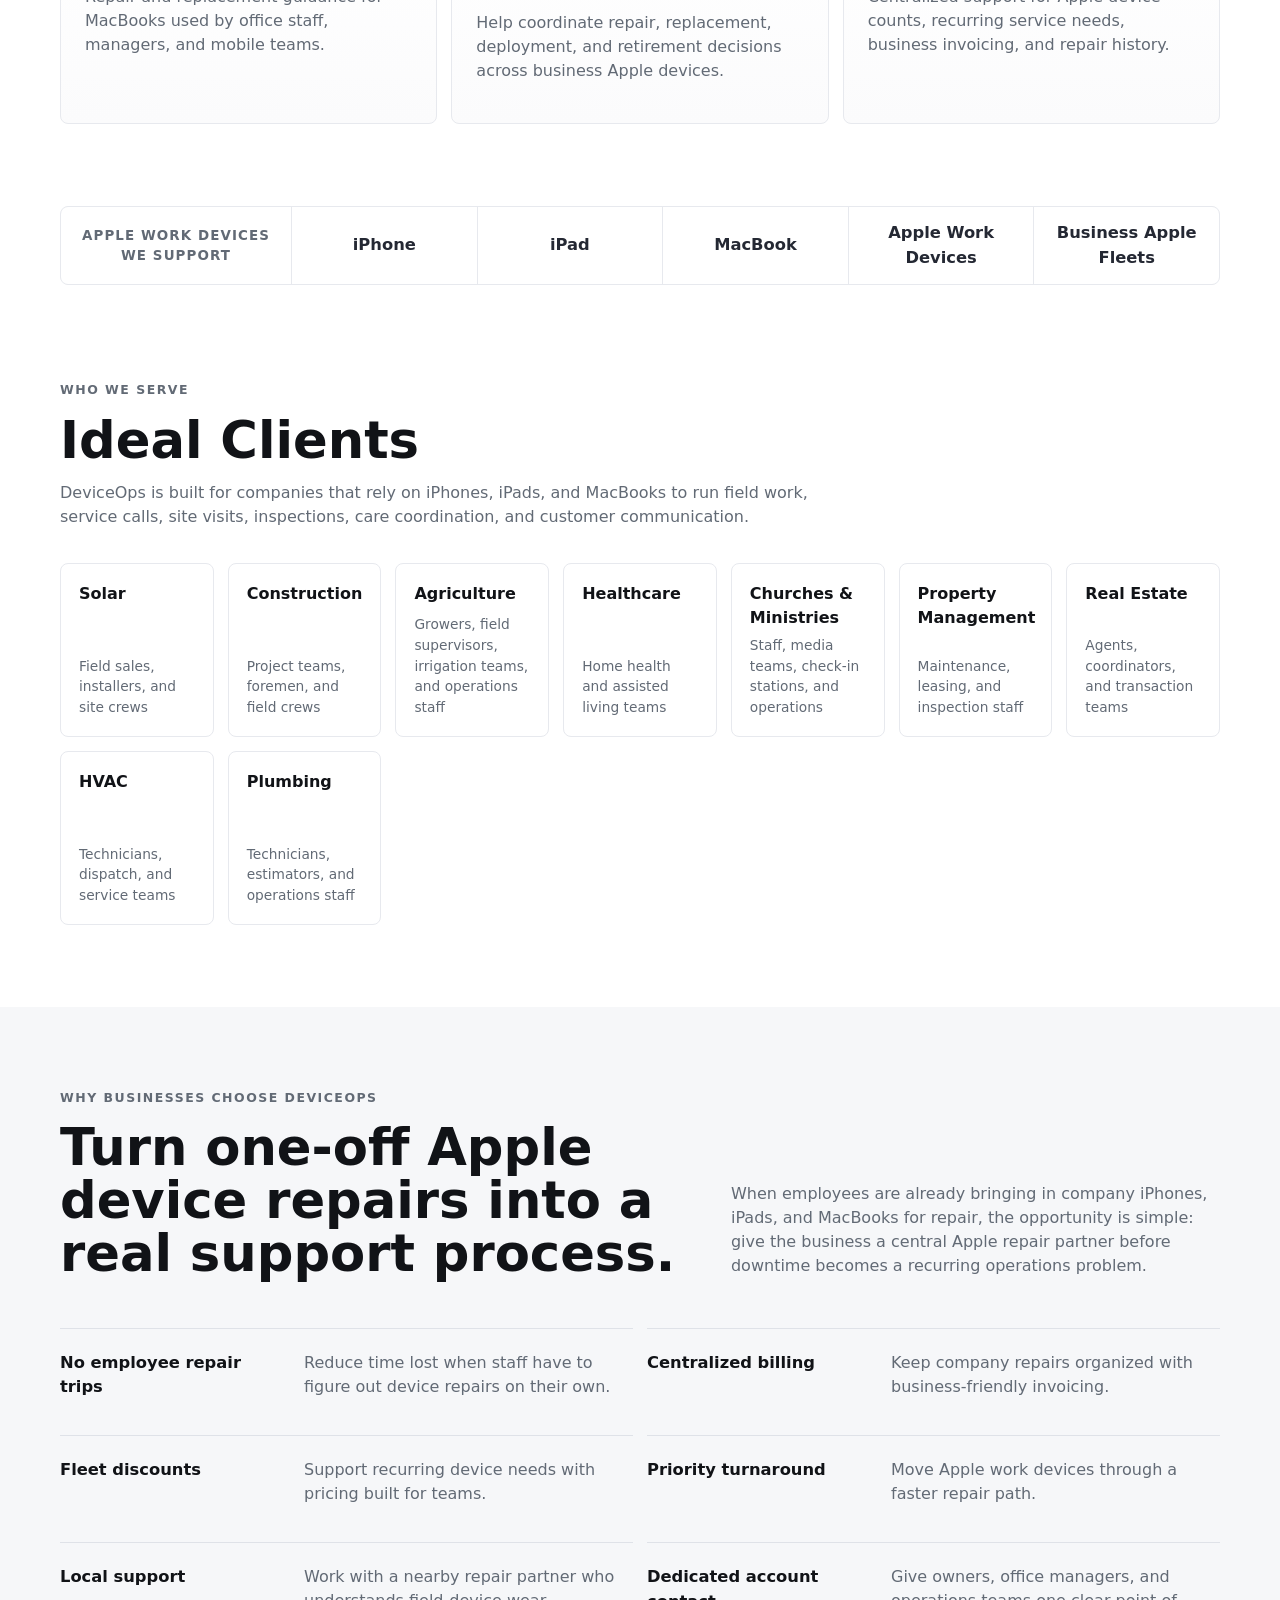
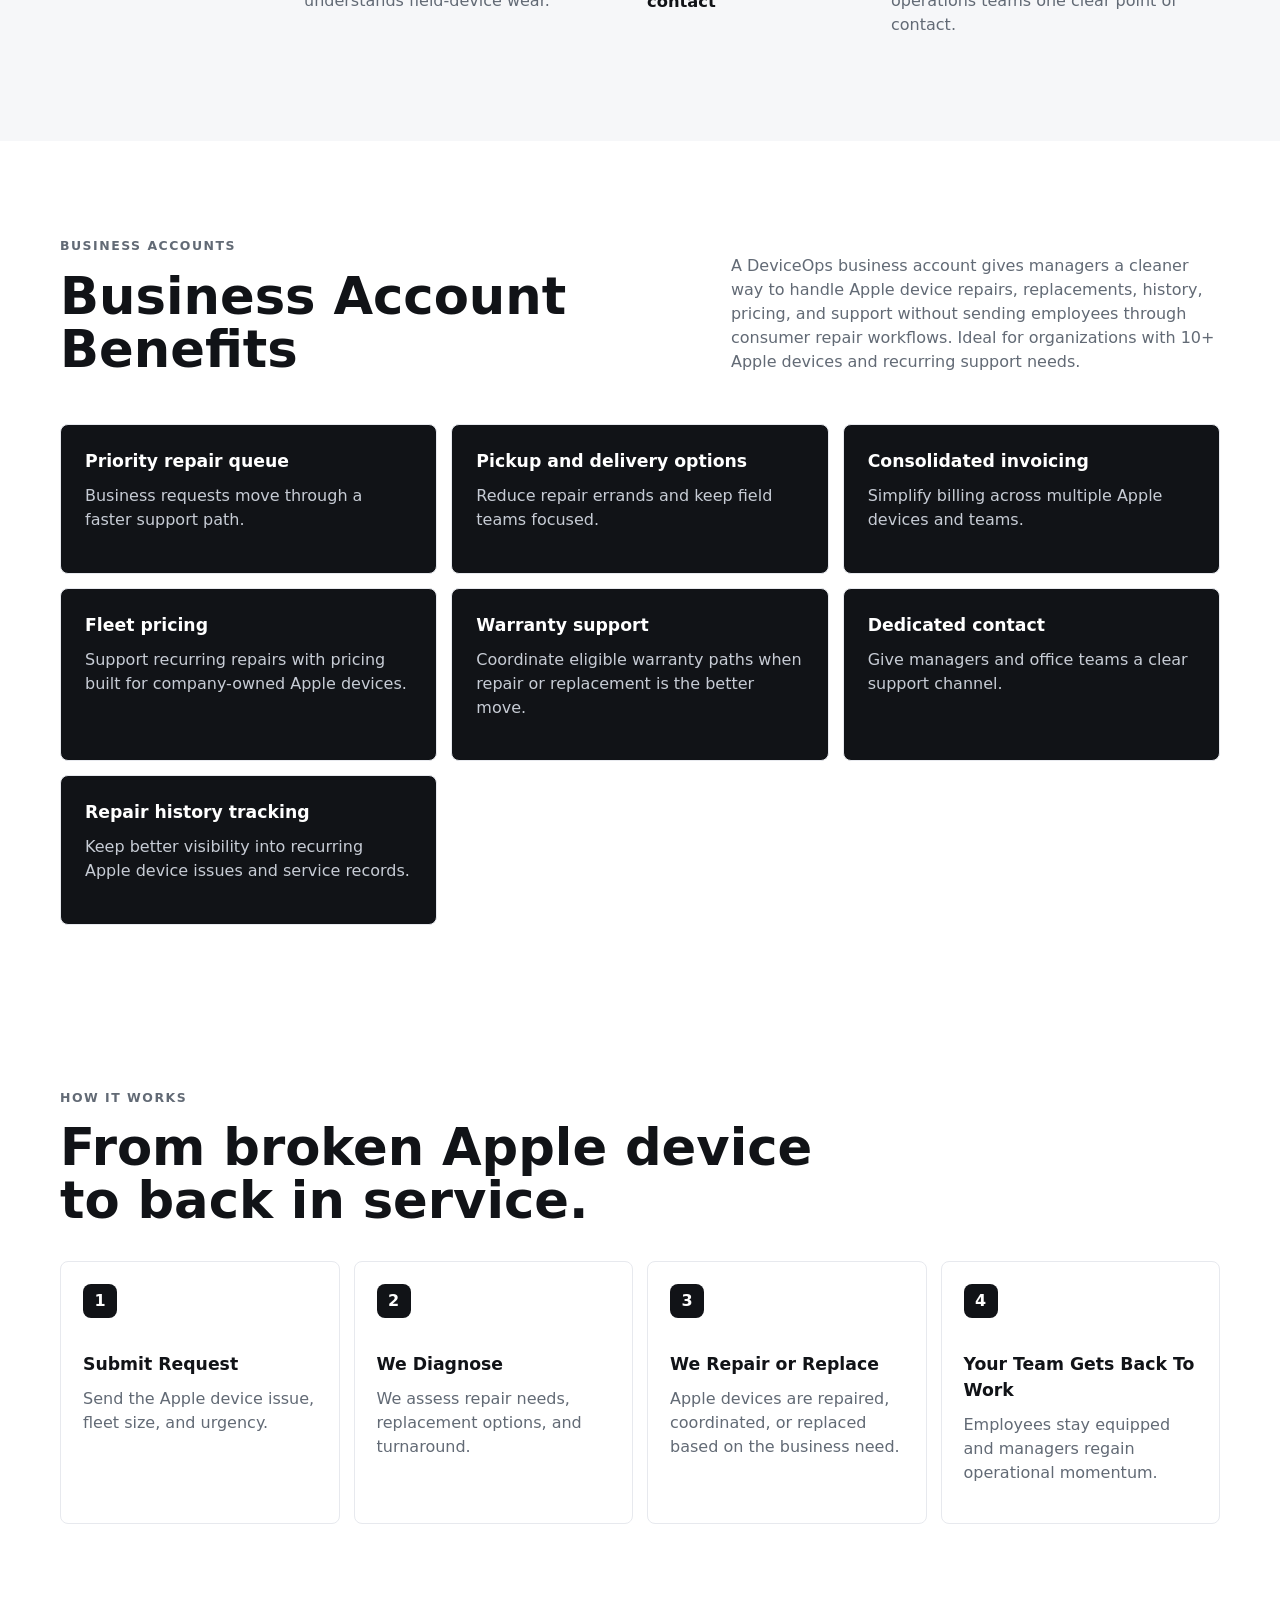
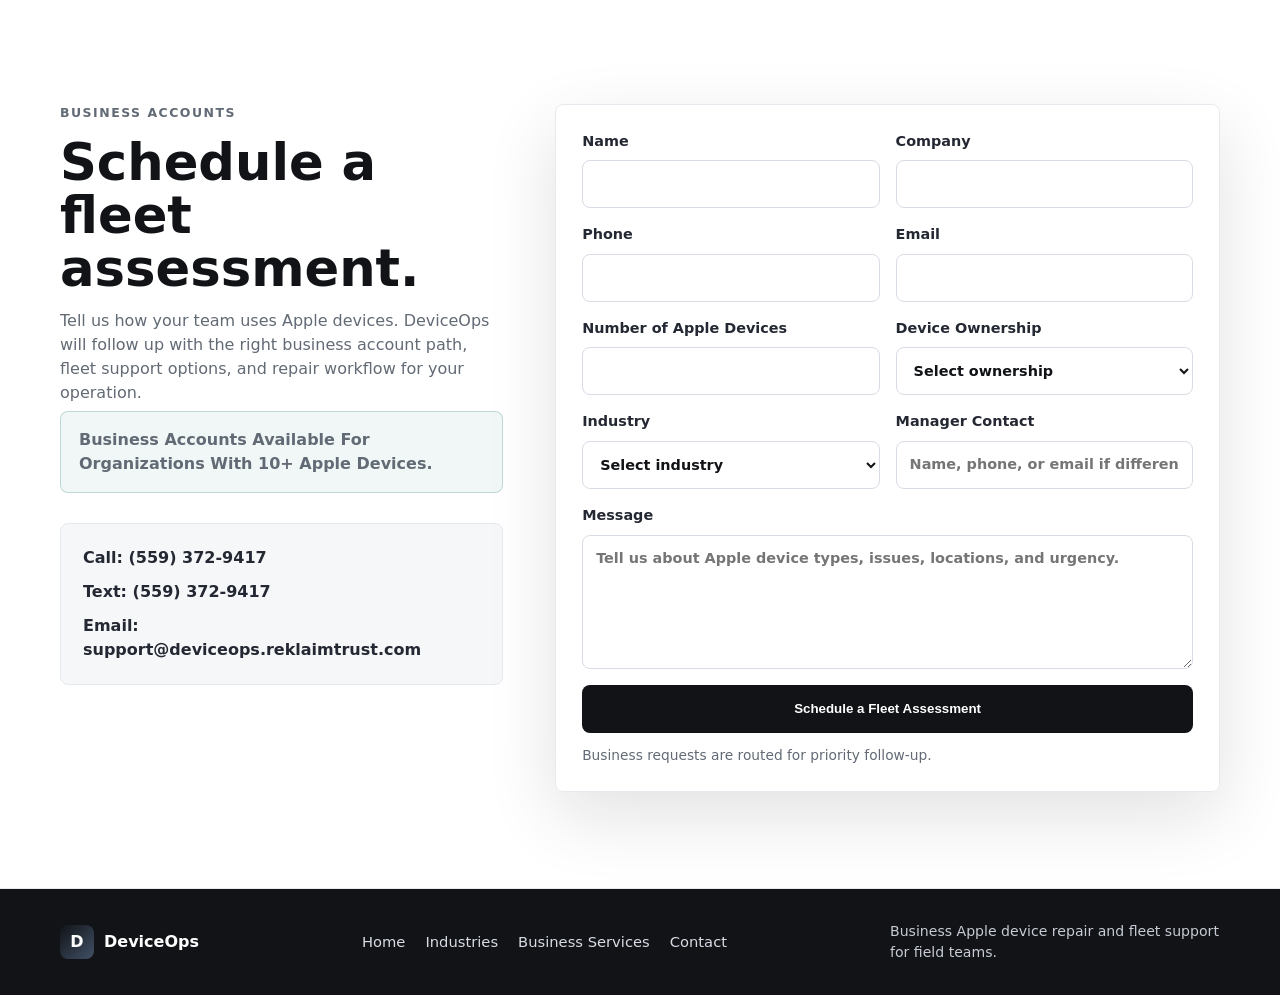
==== commit 563cc1c7: "Fix homepage hero section spacing" ====
--- a/index.html
+++ b/index.html
@@ -12,7 +12,7 @@
     <meta property="og:url" content="https://deviceops.reklaimtrust.com/">
     <meta property="og:image" content="https://deviceops.reklaimtrust.com/assets/deviceops-hero.png">
     <link rel="preload" as="image" href="assets/deviceops-hero.png">
-    <link rel="stylesheet" href="styles.css">
+    <link rel="stylesheet" href="styles.css?v=20260613-layout">
     <script type="application/ld+json">
       {
         "@context": "https://schema.org",
--- a/styles.css
+++ b/styles.css
@@ -97,15 +97,14 @@
 
 .hero {
   width: min(1260px, calc(100% - 40px));
-  min-height: min(700px, calc(100vh - 154px));
-  max-height: 900px;
   margin: 0 auto;
   display: grid;
   grid-template-columns: minmax(0, 0.86fr) minmax(420px, 1.14fr);
-  align-items: center;
+  align-items: start;
   gap: 32px;
-  padding: 58px 0 42px;
-}
+  padding: 58px 0 66px;
+}
+.hero-copy { min-width: 0; }
 .eyebrow {
   margin: 0 0 14px;
   color: var(--accent-dark);
@@ -121,7 +120,7 @@
 h1 {
   max-width: 680px;
   margin-bottom: 22px;
-  font-size: clamp(3rem, 7vw, 6.6rem);
+  font-size: clamp(3rem, 6vw, 5.8rem);
   line-height: 0.94;
   letter-spacing: 0;
 }
@@ -184,7 +183,7 @@
   grid-template-columns: repeat(4, 1fr);
   gap: 1px;
   overflow: hidden;
-  margin-bottom: 70px;
+  margin-bottom: 22px;
   border: 1px solid var(--line);
   border-radius: var(--radius);
   background: var(--line);
@@ -198,7 +197,7 @@
 }
 .proof-strip {
   width: min(1160px, calc(100% - 40px));
-  margin: -28px auto 70px;
+  margin: 0 auto 70px;
   display: grid;
   grid-template-columns: repeat(3, 1fr);
   gap: 14px;
@@ -641,7 +640,7 @@
   }
   .proof-strip {
     width: min(100% - 28px, 1160px);
-    margin-top: -34px;
+    margin-top: 0;
   }
   .why-list div { grid-template-columns: 1fr; gap: 6px; }
   .section { padding: 62px 0; }
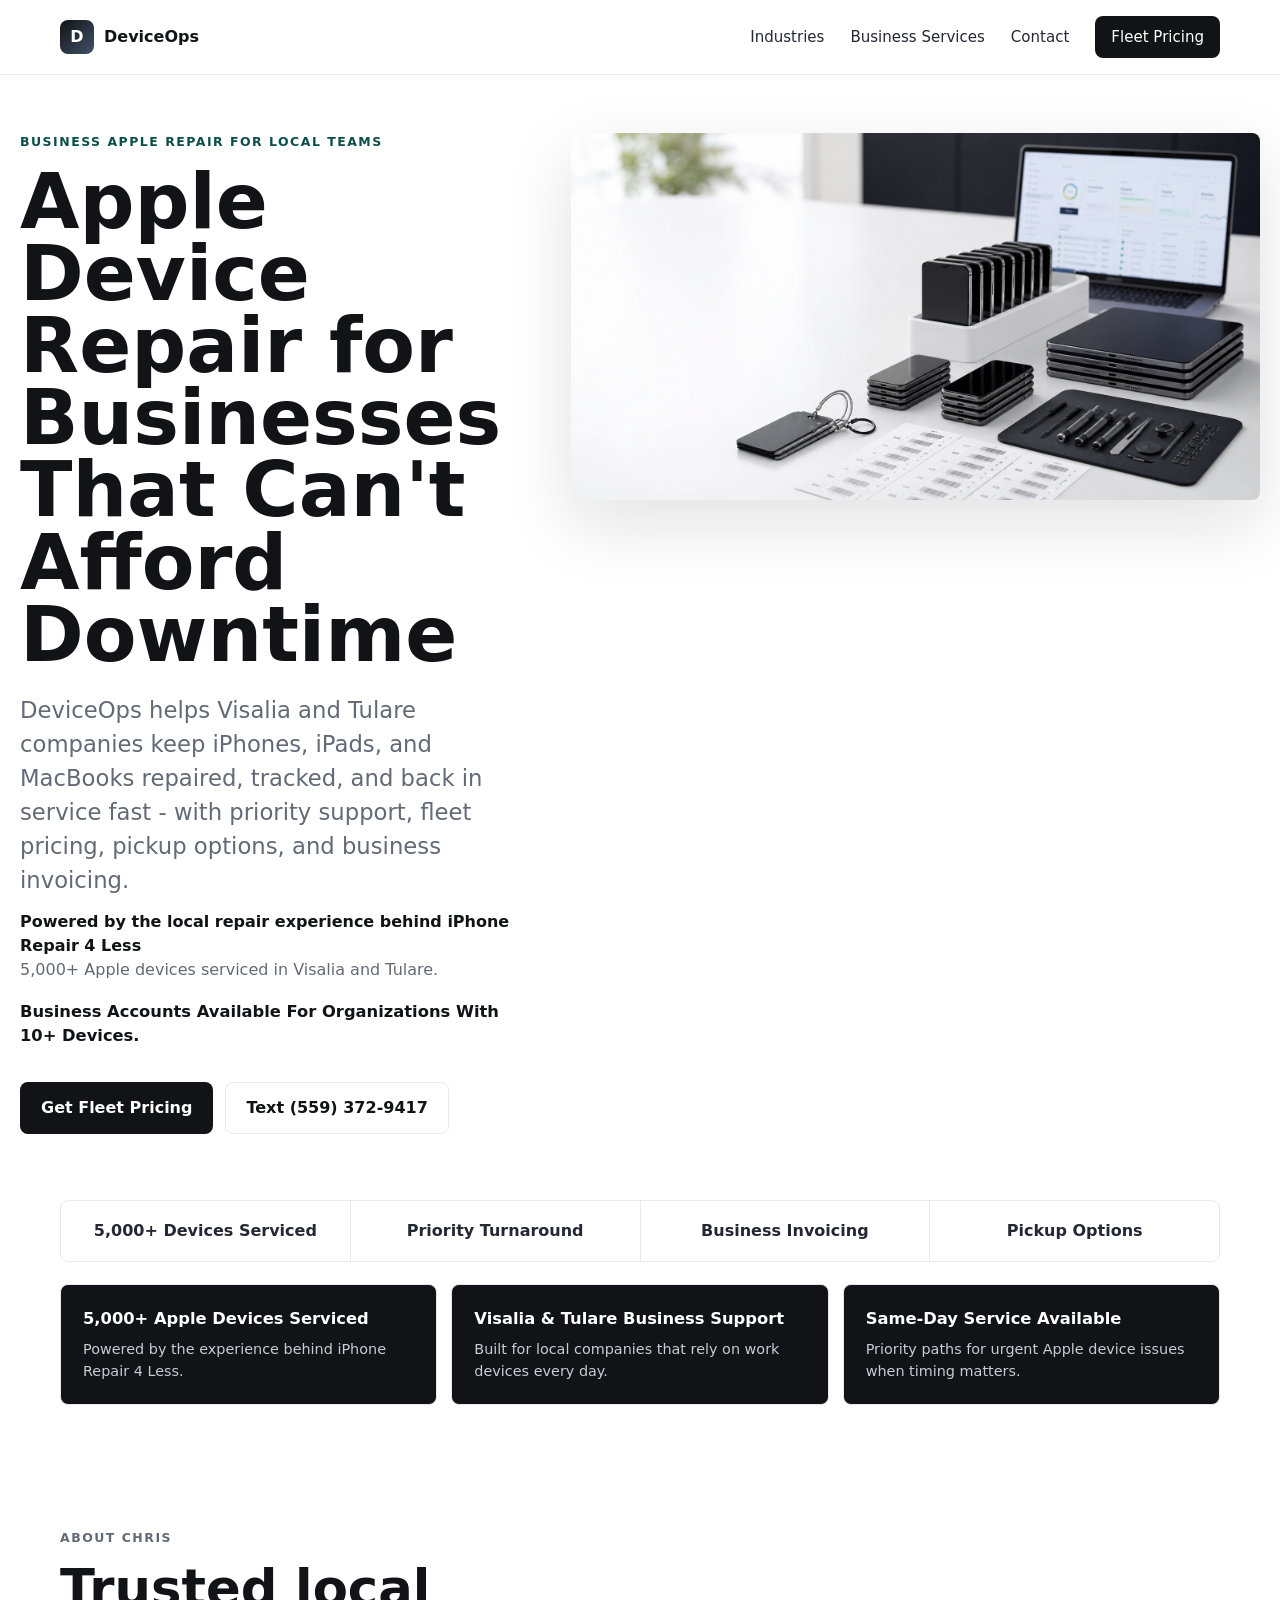
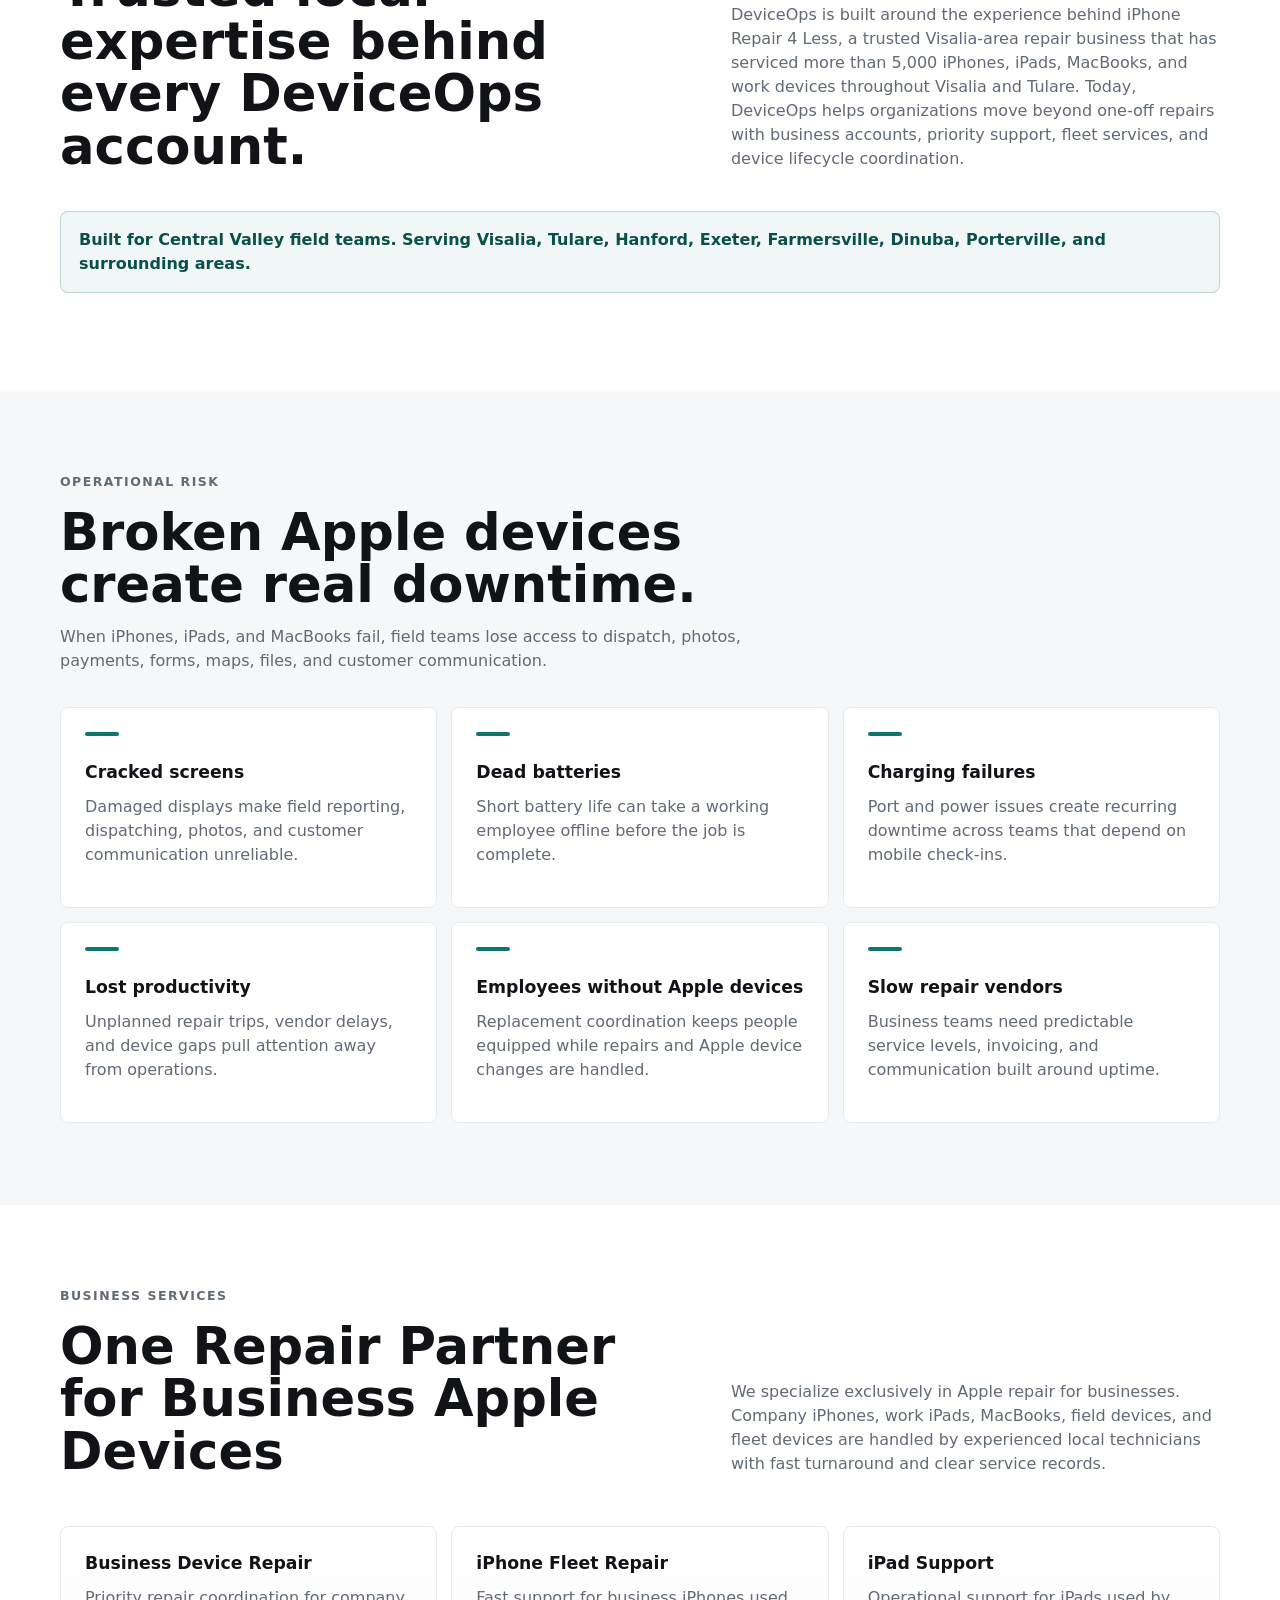
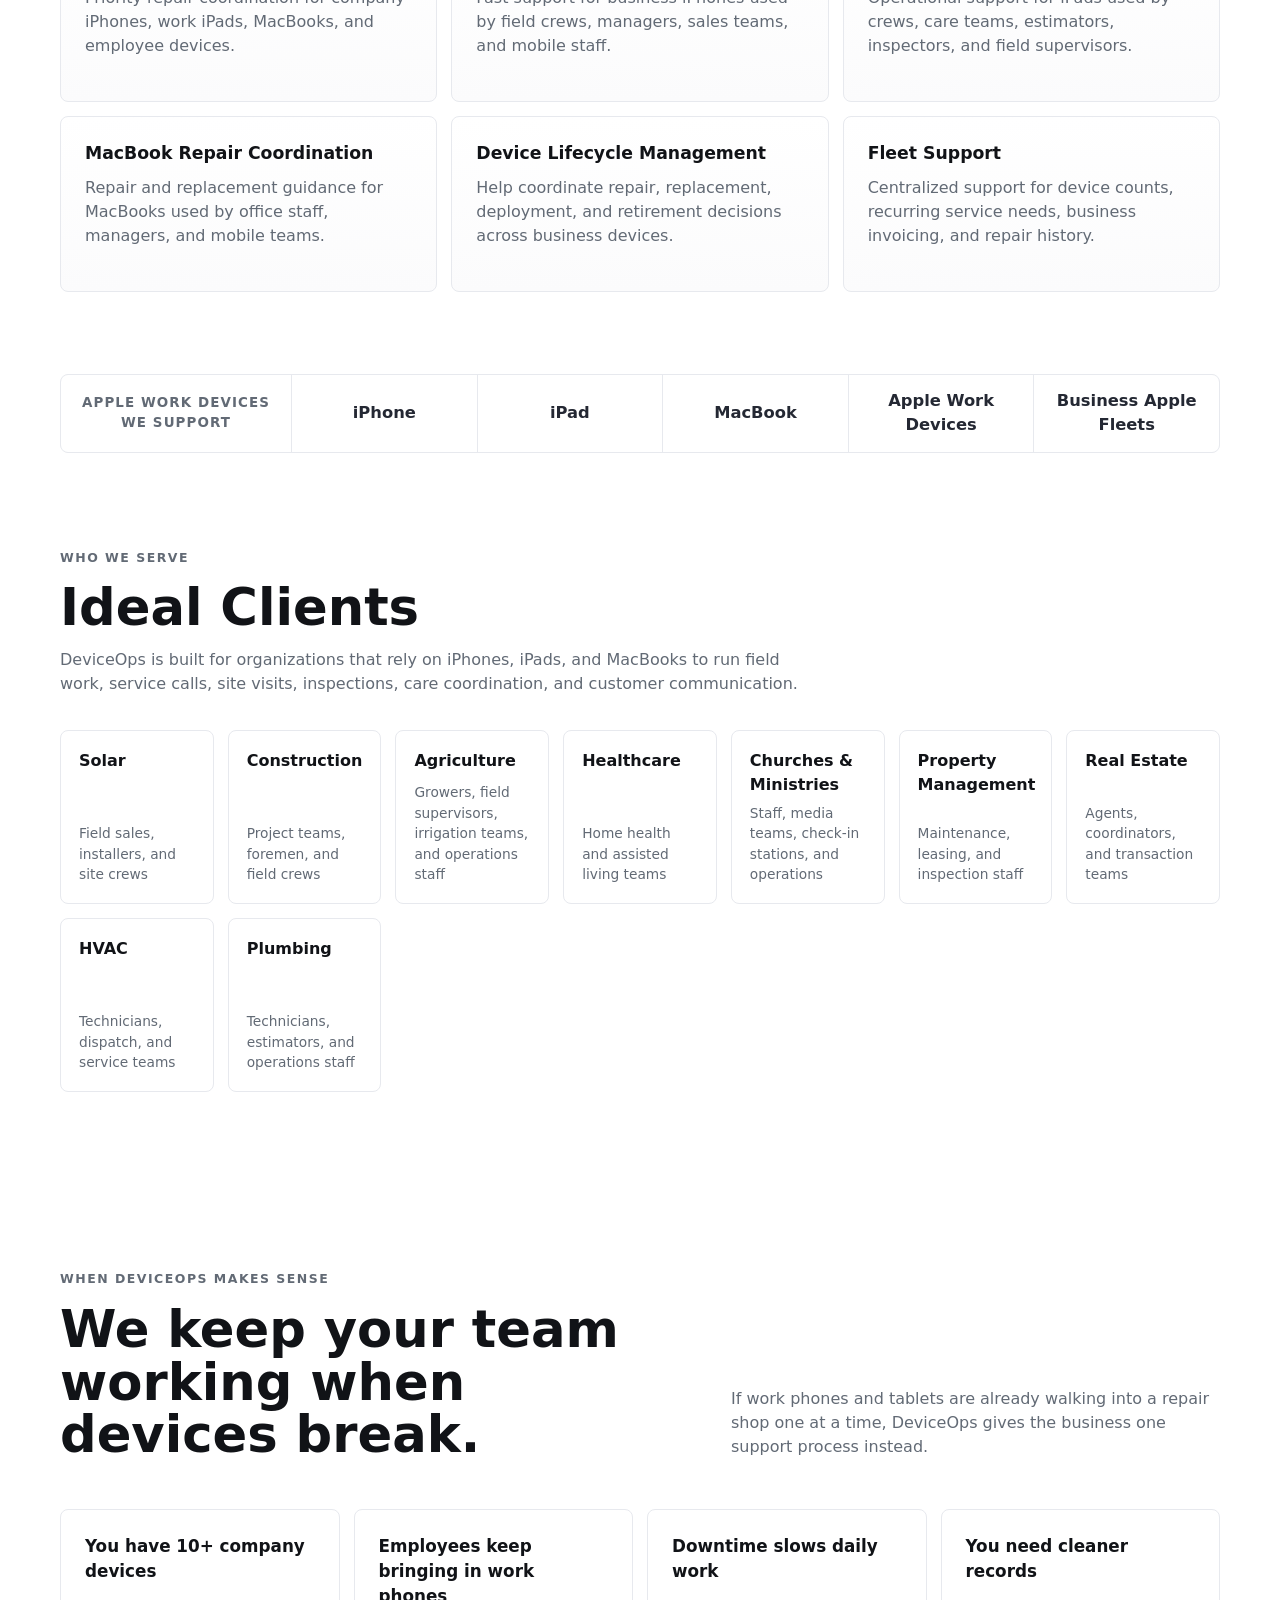
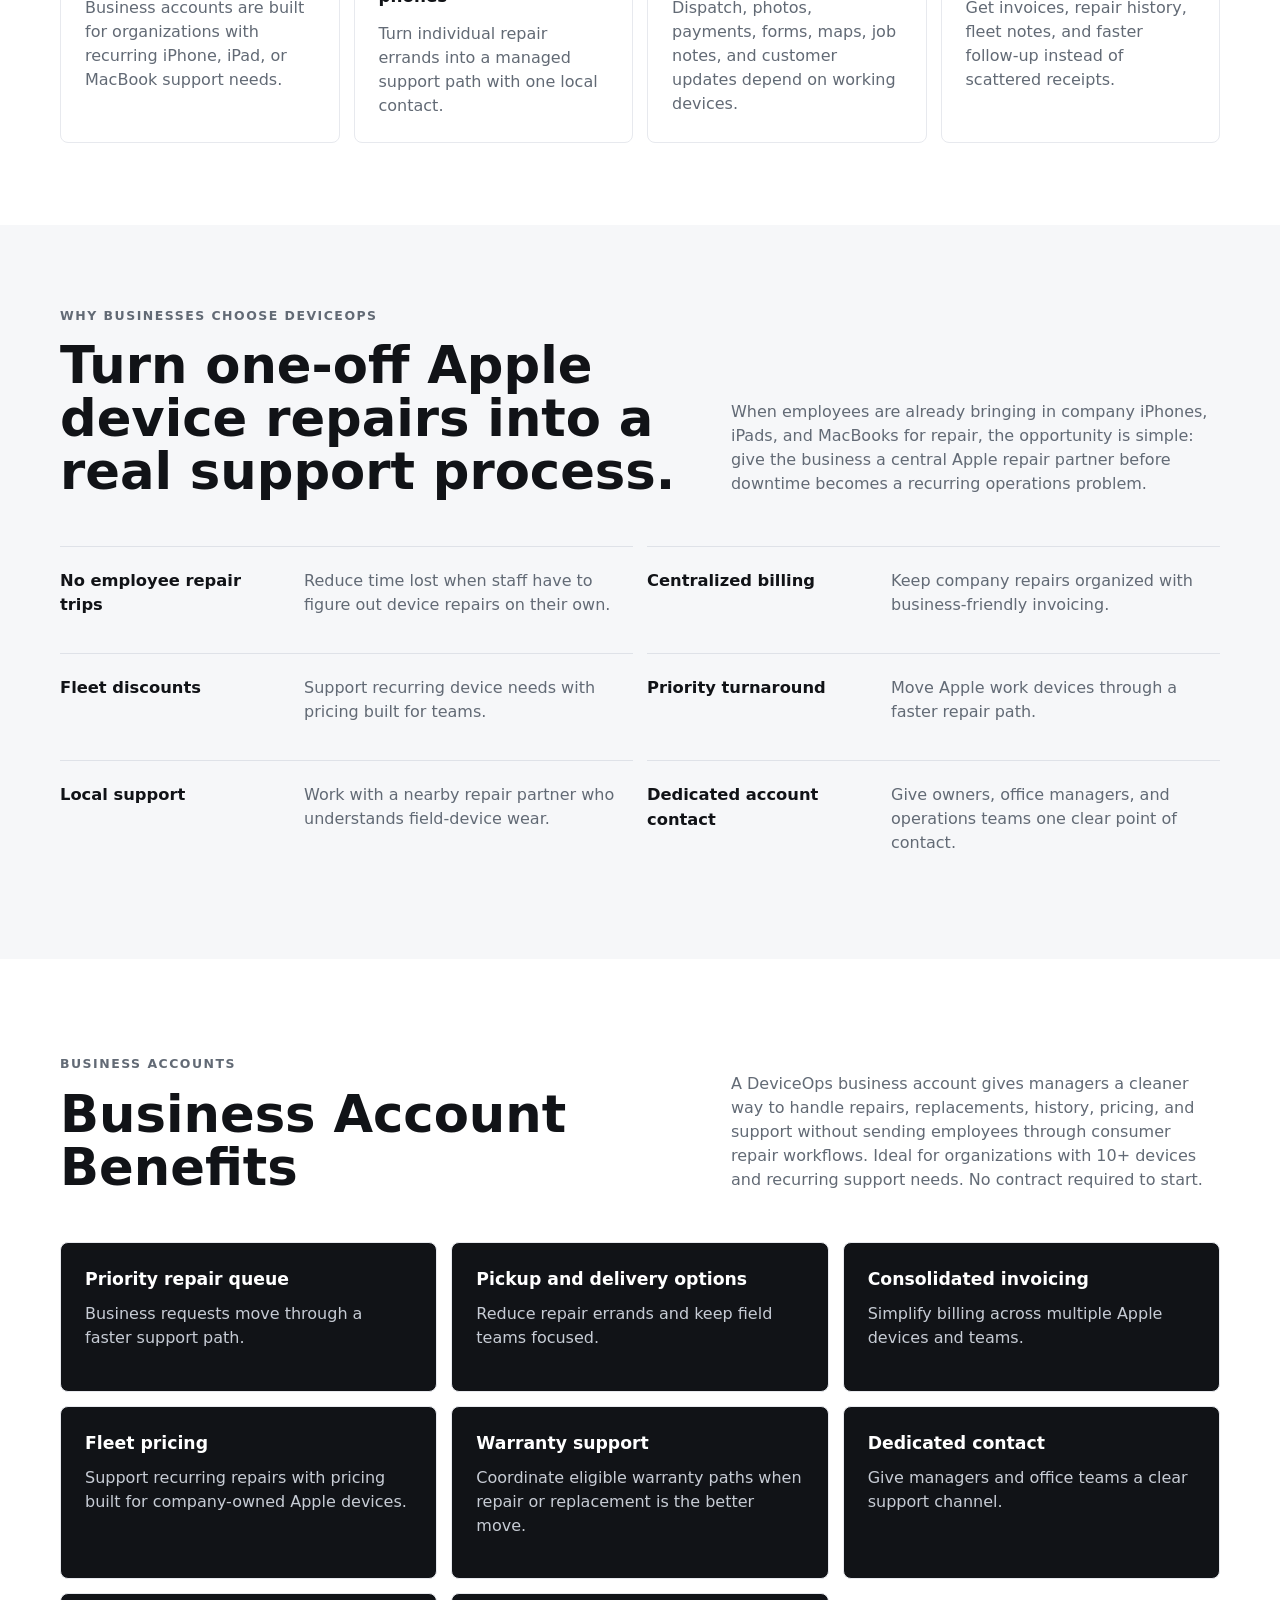
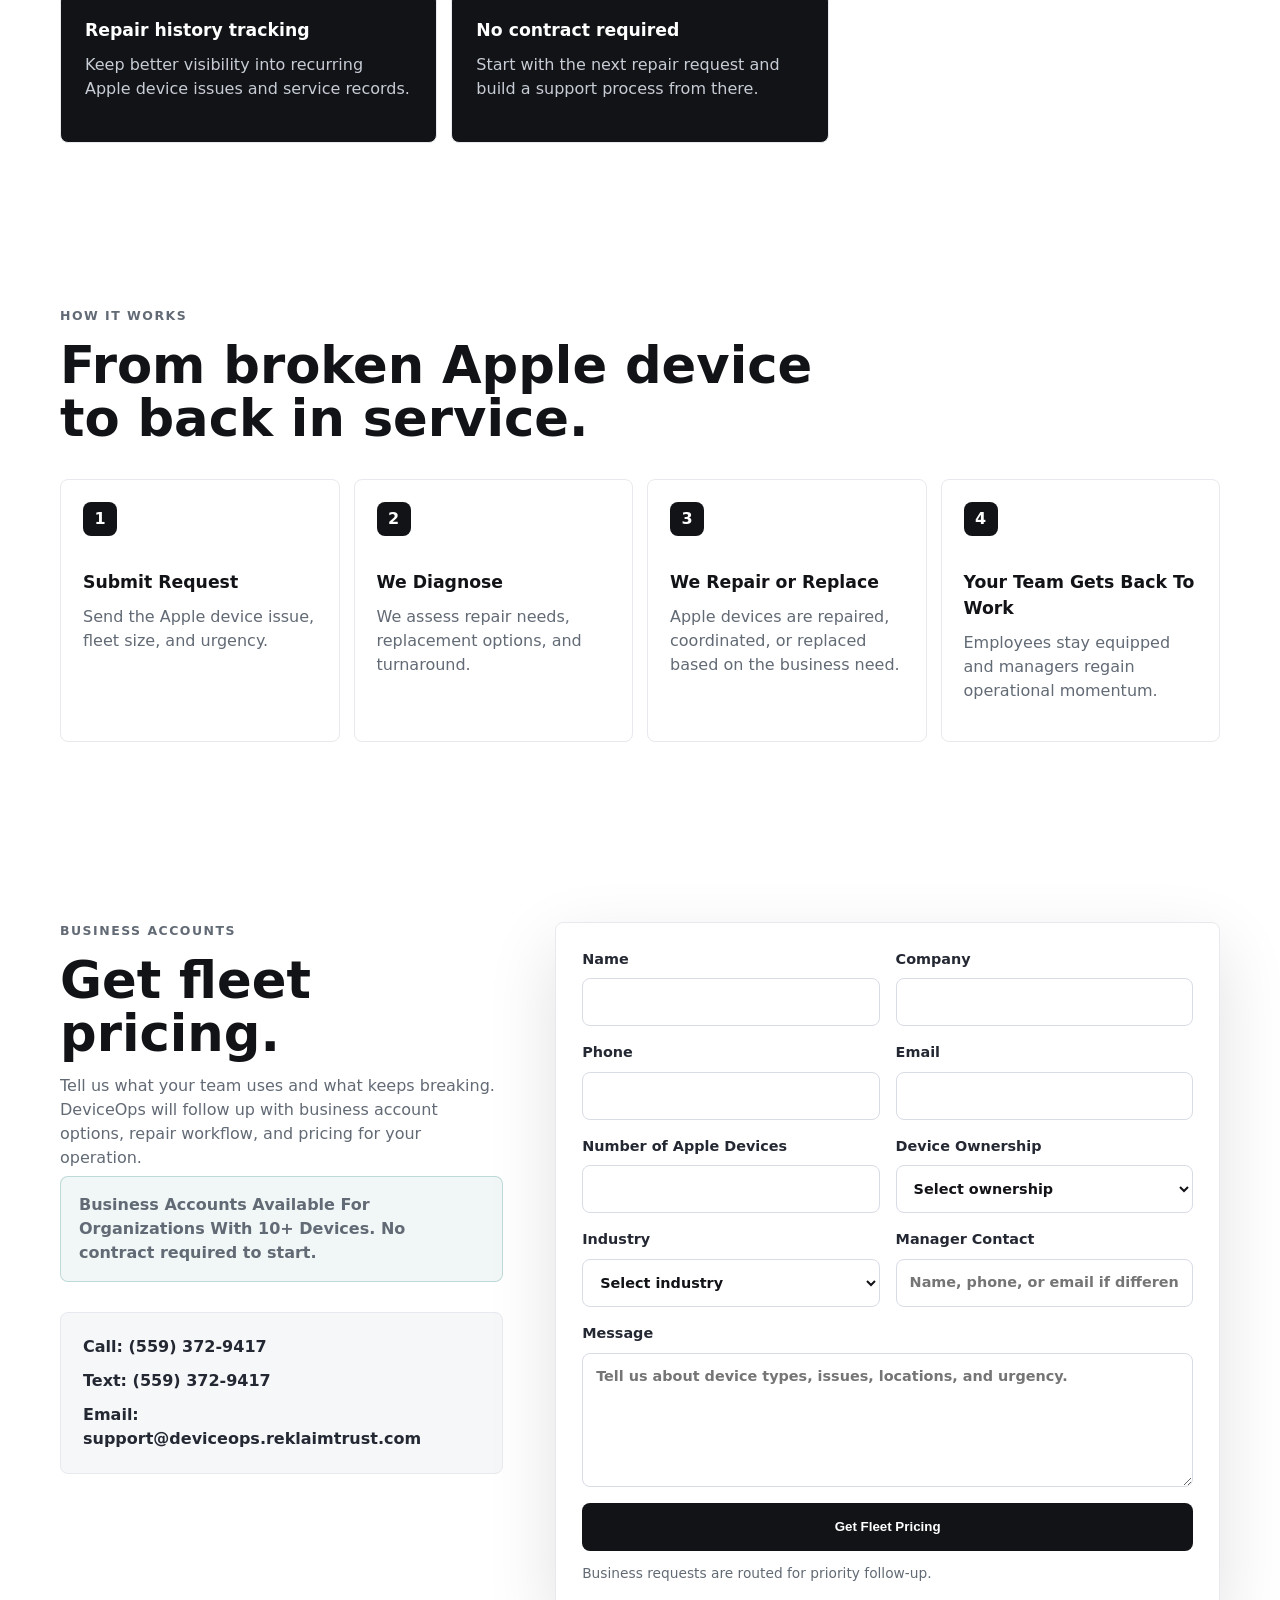
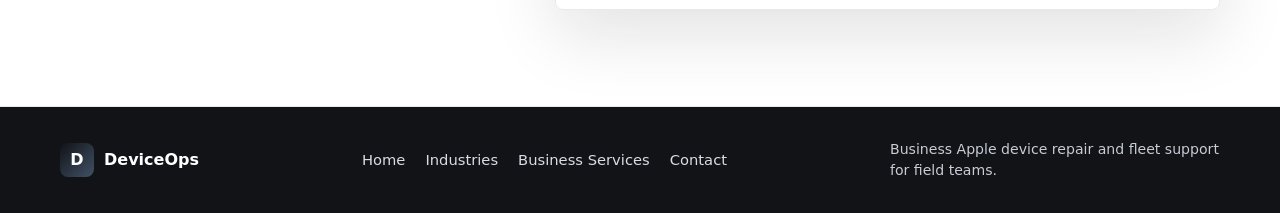
==== commit 11d27e80: "Sharpen homepage positioning and CTAs" ====
--- a/index.html
+++ b/index.html
@@ -3,16 +3,16 @@
   <head>
     <meta charset="utf-8">
     <meta name="viewport" content="width=device-width, initial-scale=1">
-    <title>DeviceOps | Business Apple Device Repair for Field Teams</title>
-    <meta name="description" content="Business Apple device repair for field teams, including fast repair, replacement coordination, and fleet support for company-owned iPhones, iPads, and MacBooks.">
+    <title>DeviceOps | Apple Device Repair for Visalia & Tulare Businesses</title>
+    <meta name="description" content="Apple device repair for Visalia and Tulare businesses, including priority repair, fleet pricing, pickup options, and consolidated invoicing for company iPhones, iPads, and MacBooks.">
     <link rel="canonical" href="https://deviceops.reklaimtrust.com/">
-    <meta property="og:title" content="DeviceOps | Business Apple Device Repair">
-    <meta property="og:description" content="Fast Apple device repair, replacement coordination, and fleet support for companies that rely on iPhones, iPads, and MacBooks to keep work moving.">
+    <meta property="og:title" content="DeviceOps | Apple Device Repair for Businesses">
+    <meta property="og:description" content="Priority repair, fleet pricing, pickup options, and consolidated invoicing for company iPhones, iPads, and MacBooks in Visalia and Tulare.">
     <meta property="og:type" content="website">
     <meta property="og:url" content="https://deviceops.reklaimtrust.com/">
     <meta property="og:image" content="https://deviceops.reklaimtrust.com/assets/deviceops-hero.png">
     <link rel="preload" as="image" href="assets/deviceops-hero.png">
-    <link rel="stylesheet" href="styles.css?v=20260613-layout">
+    <link rel="stylesheet" href="styles.css?v=20260613-positioning">
     <script type="application/ld+json">
       {
         "@context": "https://schema.org",
@@ -20,10 +20,10 @@
         "name": "DeviceOps",
         "url": "https://deviceops.reklaimtrust.com/",
         "image": "https://deviceops.reklaimtrust.com/assets/deviceops-hero.png",
-        "description": "Business Apple device repair, replacement coordination, fleet support, and mobile technology services for company-owned iPhones, iPads, and MacBooks.",
+        "description": "Apple device repair, replacement coordination, fleet support, and business technology services for company iPhones, iPads, and MacBooks.",
         "areaServed": {
           "@type": "AdministrativeArea",
-          "name": "Visalia and Tulare"
+          "name": "Visalia, Tulare, Hanford, Exeter, Farmersville, Dinuba, Porterville, and surrounding Central Valley areas"
         },
         "telephone": "+1-559-372-9417",
         "email": "support@deviceops.reklaimtrust.com",
@@ -66,7 +66,7 @@
           <a href="#industries">Industries</a>
           <a href="#services">Business Services</a>
           <a href="#contact">Contact</a>
-          <a class="nav-cta" href="#pricing">Fleet Assessment</a>
+          <a class="nav-cta" href="#pricing">Fleet Pricing</a>
         </div>
       </nav>
     </header>
@@ -74,13 +74,14 @@
     <main id="main">
       <section class="hero">
         <div class="hero-copy">
-          <p class="eyebrow">Business Apple device operations</p>
-          <h1>Business Apple Device Repair - Done Fast, Done Right</h1>
-          <p class="hero-subhead">Reklaim DeviceOps helps companies keep their iPhones, iPads, and MacBooks working without the downtime, drama, or random repair-shop roulette.</p>
-          <p class="hero-note"><strong>Business Accounts Available For Organizations With 10+ Apple Devices.</strong></p>
+          <p class="eyebrow">Business Apple repair for local teams</p>
+          <h1>Apple Device Repair for Businesses That Can't Afford Downtime</h1>
+          <p class="hero-subhead">DeviceOps helps Visalia and Tulare companies keep iPhones, iPads, and MacBooks repaired, tracked, and back in service fast - with priority support, fleet pricing, pickup options, and business invoicing.</p>
+          <p class="hero-proof"><strong>Powered by the local repair experience behind iPhone Repair 4 Less</strong><span>5,000+ Apple devices serviced in Visalia and Tulare.</span></p>
+          <p class="hero-note"><strong>Business Accounts Available For Organizations With 10+ Devices.</strong></p>
           <div class="hero-actions" aria-label="Primary actions">
-            <a class="button primary" href="#pricing">Schedule a Fleet Assessment</a>
-            <a class="button secondary" href="#contact">Discuss a Business Account</a>
+            <a class="button primary" href="#pricing">Get Fleet Pricing</a>
+            <a class="button secondary" href="sms:+15593729417">Text (559) 372-9417</a>
           </div>
         </div>
         <div class="hero-media" aria-label="DeviceOps business Apple device support visual">
@@ -89,20 +90,20 @@
       </section>
 
       <section class="trust-bar" aria-label="Business support advantages">
-        <span>Fast Turnaround</span>
+        <span>5,000+ Devices Serviced</span>
+        <span>Priority Turnaround</span>
         <span>Business Invoicing</span>
-        <span>Fleet Discounts</span>
-        <span>Dedicated Account Contact</span>
+        <span>Pickup Options</span>
       </section>
 
       <section class="proof-strip" aria-label="DeviceOps proof points">
         <div>
           <strong>5,000+ Apple Devices Serviced</strong>
-          <span>Built on the experience behind iPhone Repair 4 Less.</span>
+          <span>Powered by the experience behind iPhone Repair 4 Less.</span>
         </div>
         <div>
-          <strong>Visalia & Tulare Support</strong>
-          <span>Trusted by businesses and field service teams throughout Visalia and Tulare.</span>
+          <strong>Visalia & Tulare Business Support</strong>
+          <span>Built for local companies that rely on work devices every day.</span>
         </div>
         <div>
           <strong>Same-Day Service Available</strong>
@@ -116,9 +117,9 @@
             <p class="eyebrow">About Chris</p>
             <h2>Trusted local expertise behind every DeviceOps account.</h2>
           </div>
-          <p>DeviceOps is built around the experience behind iPhone Repair 4 Less, a trusted Visalia-area Apple device repair business that has serviced more than 5,000 Apple devices throughout Visalia and Tulare. Today, DeviceOps helps organizations move beyond one-off repairs with business accounts, priority support, fleet services, and device lifecycle coordination.</p>
-        </div>
-        <p class="service-area">Serving Visalia and Tulare businesses.</p>
+          <p>DeviceOps is built around the experience behind iPhone Repair 4 Less, a trusted Visalia-area repair business that has serviced more than 5,000 iPhones, iPads, MacBooks, and work devices throughout Visalia and Tulare. Today, DeviceOps helps organizations move beyond one-off repairs with business accounts, priority support, fleet services, and device lifecycle coordination.</p>
+        </div>
+        <p class="service-area">Built for Central Valley field teams. Serving Visalia, Tulare, Hanford, Exeter, Farmersville, Dinuba, Porterville, and surrounding areas.</p>
       </section>
 
       <section class="section problem-section">
@@ -143,15 +144,15 @@
             <p class="eyebrow">Business services</p>
             <h2>One Repair Partner for Business Apple Devices</h2>
           </div>
-          <p>We specialize exclusively in Apple device repair for businesses. iPhones, iPads, MacBooks, and Apple work devices are handled by experienced local technicians with fast turnaround and clear service records.</p>
+          <p>We specialize exclusively in Apple repair for businesses. Company iPhones, work iPads, MacBooks, field devices, and fleet devices are handled by experienced local technicians with fast turnaround and clear service records.</p>
         </div>
         <div class="service-grid">
-          <article><h3>Business Apple Device Repair</h3><p>Priority repair coordination for company-owned iPhones, iPads, MacBooks, and Apple work devices.</p></article>
+          <article><h3>Business Device Repair</h3><p>Priority repair coordination for company iPhones, work iPads, MacBooks, and employee devices.</p></article>
           <article><h3>iPhone Fleet Repair</h3><p>Fast support for business iPhones used by field crews, managers, sales teams, and mobile staff.</p></article>
           <article><h3>iPad Support</h3><p>Operational support for iPads used by crews, care teams, estimators, inspectors, and field supervisors.</p></article>
           <article><h3>MacBook Repair Coordination</h3><p>Repair and replacement guidance for MacBooks used by office staff, managers, and mobile teams.</p></article>
-          <article><h3>Apple Device Lifecycle Management</h3><p>Help coordinate repair, replacement, deployment, and retirement decisions across business Apple devices.</p></article>
-          <article><h3>Apple Fleet Support</h3><p>Centralized support for Apple device counts, recurring service needs, business invoicing, and repair history.</p></article>
+          <article><h3>Device Lifecycle Management</h3><p>Help coordinate repair, replacement, deployment, and retirement decisions across business devices.</p></article>
+          <article><h3>Fleet Support</h3><p>Centralized support for device counts, recurring service needs, business invoicing, and repair history.</p></article>
         </div>
       </section>
 
@@ -168,7 +169,7 @@
         <div class="section-heading">
           <p class="eyebrow">Who we serve</p>
           <h2>Ideal Clients</h2>
-          <p>DeviceOps is built for companies that rely on iPhones, iPads, and MacBooks to run field work, service calls, site visits, inspections, care coordination, and customer communication.</p>
+          <p>DeviceOps is built for organizations that rely on iPhones, iPads, and MacBooks to run field work, service calls, site visits, inspections, care coordination, and customer communication.</p>
         </div>
         <div class="industry-grid">
           <a href="industries/solar.html">Solar<span>Field sales, installers, and site crews</span></a>
@@ -183,6 +184,22 @@
         </div>
       </section>
 
+      <section class="section sense-section">
+        <div class="section-heading split">
+          <div>
+            <p class="eyebrow">When DeviceOps makes sense</p>
+            <h2>We keep your team working when devices break.</h2>
+          </div>
+          <p>If work phones and tablets are already walking into a repair shop one at a time, DeviceOps gives the business one support process instead.</p>
+        </div>
+        <div class="sense-grid">
+          <div><strong>You have 10+ company devices</strong><span>Business accounts are built for organizations with recurring iPhone, iPad, or MacBook support needs.</span></div>
+          <div><strong>Employees keep bringing in work phones</strong><span>Turn individual repair errands into a managed support path with one local contact.</span></div>
+          <div><strong>Downtime slows daily work</strong><span>Dispatch, photos, payments, forms, maps, job notes, and customer updates depend on working devices.</span></div>
+          <div><strong>You need cleaner records</strong><span>Get invoices, repair history, fleet notes, and faster follow-up instead of scattered receipts.</span></div>
+        </div>
+      </section>
+
       <section class="section why-section">
         <div class="section-heading split">
           <div>
@@ -207,7 +224,7 @@
             <p class="eyebrow">Business accounts</p>
             <h2>Business Account Benefits</h2>
           </div>
-          <p>A DeviceOps business account gives managers a cleaner way to handle Apple device repairs, replacements, history, pricing, and support without sending employees through consumer repair workflows. Ideal for organizations with 10+ Apple devices and recurring support needs.</p>
+          <p>A DeviceOps business account gives managers a cleaner way to handle repairs, replacements, history, pricing, and support without sending employees through consumer repair workflows. Ideal for organizations with 10+ devices and recurring support needs. No contract required to start.</p>
         </div>
         <div class="benefits-grid">
           <article><h3>Priority repair queue</h3><p>Business requests move through a faster support path.</p></article>
@@ -217,6 +234,7 @@
           <article><h3>Warranty support</h3><p>Coordinate eligible warranty paths when repair or replacement is the better move.</p></article>
           <article><h3>Dedicated contact</h3><p>Give managers and office teams a clear support channel.</p></article>
           <article><h3>Repair history tracking</h3><p>Keep better visibility into recurring Apple device issues and service records.</p></article>
+          <article><h3>No contract required</h3><p>Start with the next repair request and build a support process from there.</p></article>
         </div>
       </section>
 
@@ -236,9 +254,9 @@
       <section class="section lead-section" id="pricing">
         <div class="lead-copy">
           <p class="eyebrow">Business accounts</p>
-          <h2>Schedule a fleet assessment.</h2>
-          <p>Tell us how your team uses Apple devices. DeviceOps will follow up with the right business account path, fleet support options, and repair workflow for your operation.</p>
-          <p class="account-callout"><strong>Business Accounts Available For Organizations With 10+ Apple Devices.</strong></p>
+          <h2>Get fleet pricing.</h2>
+          <p>Tell us what your team uses and what keeps breaking. DeviceOps will follow up with business account options, repair workflow, and pricing for your operation.</p>
+          <p class="account-callout"><strong>Business Accounts Available For Organizations With 10+ Devices. No contract required to start.</strong></p>
           <div class="contact-card" id="contact">
             <a href="tel:+15593729417">Call: (559) 372-9417</a>
             <a href="sms:+15593729417">Text: (559) 372-9417</a>
@@ -250,16 +268,16 @@
           <label>Name<input name="Name" type="text" autocomplete="name" required></label>
           <label>Company<input name="Company" type="text" autocomplete="organization" required></label>
           <label>Phone<input name="Phone" type="tel" autocomplete="tel" required></label>
-          <label>Email<input name="Email" type="email" autocomplete="email" required></label>
+          <label>Email<input name="Email" type="email" autocomplete="email"></label>
           <label>Number of Apple Devices<input name="Number of Apple Devices" type="number" min="1" inputmode="numeric" required></label>
-          <label>Device Ownership<select name="Device Ownership" required>
+          <label>Device Ownership<select name="Device Ownership">
             <option value="">Select ownership</option>
             <option>Company-owned Apple device</option>
             <option>Employee-owned Apple device used for work</option>
             <option>Personal Apple device</option>
             <option>Not sure</option>
           </select></label>
-          <label>Industry<select name="Industry" required>
+          <label>Industry<select name="Industry">
             <option value="">Select industry</option>
             <option>Solar</option>
             <option>Construction</option>
@@ -272,8 +290,8 @@
             <option>Plumbing</option>
           </select></label>
           <label>Manager Contact<input name="Manager Contact" type="text" placeholder="Name, phone, or email if different"></label>
-          <label class="full">Message<textarea name="Message" rows="5" placeholder="Tell us about Apple device types, issues, locations, and urgency."></textarea></label>
-          <button class="button primary full" type="submit">Schedule a Fleet Assessment</button>
+          <label class="full">Message<textarea name="Message" rows="5" placeholder="Tell us about device types, issues, locations, and urgency." required></textarea></label>
+          <button class="button primary full" type="submit">Get Fleet Pricing</button>
           <p class="form-note" data-form-note>Business requests are routed for priority follow-up.</p>
         </form>
       </section>
--- a/styles.css
+++ b/styles.css
@@ -136,6 +136,18 @@
   color: var(--ink);
   font-size: 1.02rem;
 }
+.hero-proof {
+  max-width: 620px;
+  margin-bottom: 18px;
+  color: var(--ink);
+}
+.hero-proof strong,
+.hero-proof span {
+  display: block;
+}
+.hero-proof span {
+  color: var(--muted);
+}
 .hero-actions {
   display: flex;
   flex-wrap: wrap;
@@ -312,7 +324,8 @@
 .benefits-grid,
 .industry-grid,
 .why-list,
-.process-list {
+.process-list,
+.sense-grid {
   display: grid;
   gap: 14px;
 }
@@ -395,6 +408,32 @@
   border-top: 1px solid #dfe2e8;
 }
 .why-list strong { font-size: 1.02rem; }
+
+.sense-section {
+  padding-top: 96px;
+}
+.sense-grid {
+  grid-template-columns: repeat(4, 1fr);
+}
+.sense-grid div {
+  min-height: 190px;
+  padding: 24px;
+  border: 1px solid var(--line);
+  border-radius: var(--radius);
+  background: var(--white);
+}
+.sense-grid strong,
+.sense-grid span {
+  display: block;
+}
+.sense-grid strong {
+  margin-bottom: 12px;
+  color: var(--ink);
+  font-size: 1.05rem;
+}
+.sense-grid span {
+  color: var(--muted);
+}
 
 .process-list {
   grid-template-columns: repeat(4, 1fr);
@@ -561,6 +600,7 @@
   .service-grid,
   .benefits-grid,
   .proof-strip,
+  .sense-grid,
   .process-list {
     grid-template-columns: repeat(2, 1fr);
   }
@@ -631,6 +671,7 @@
   .benefits-grid,
   .industry-grid,
   .why-list,
+  .sense-grid,
   .process-list,
   .lead-form {
     grid-template-columns: 1fr;
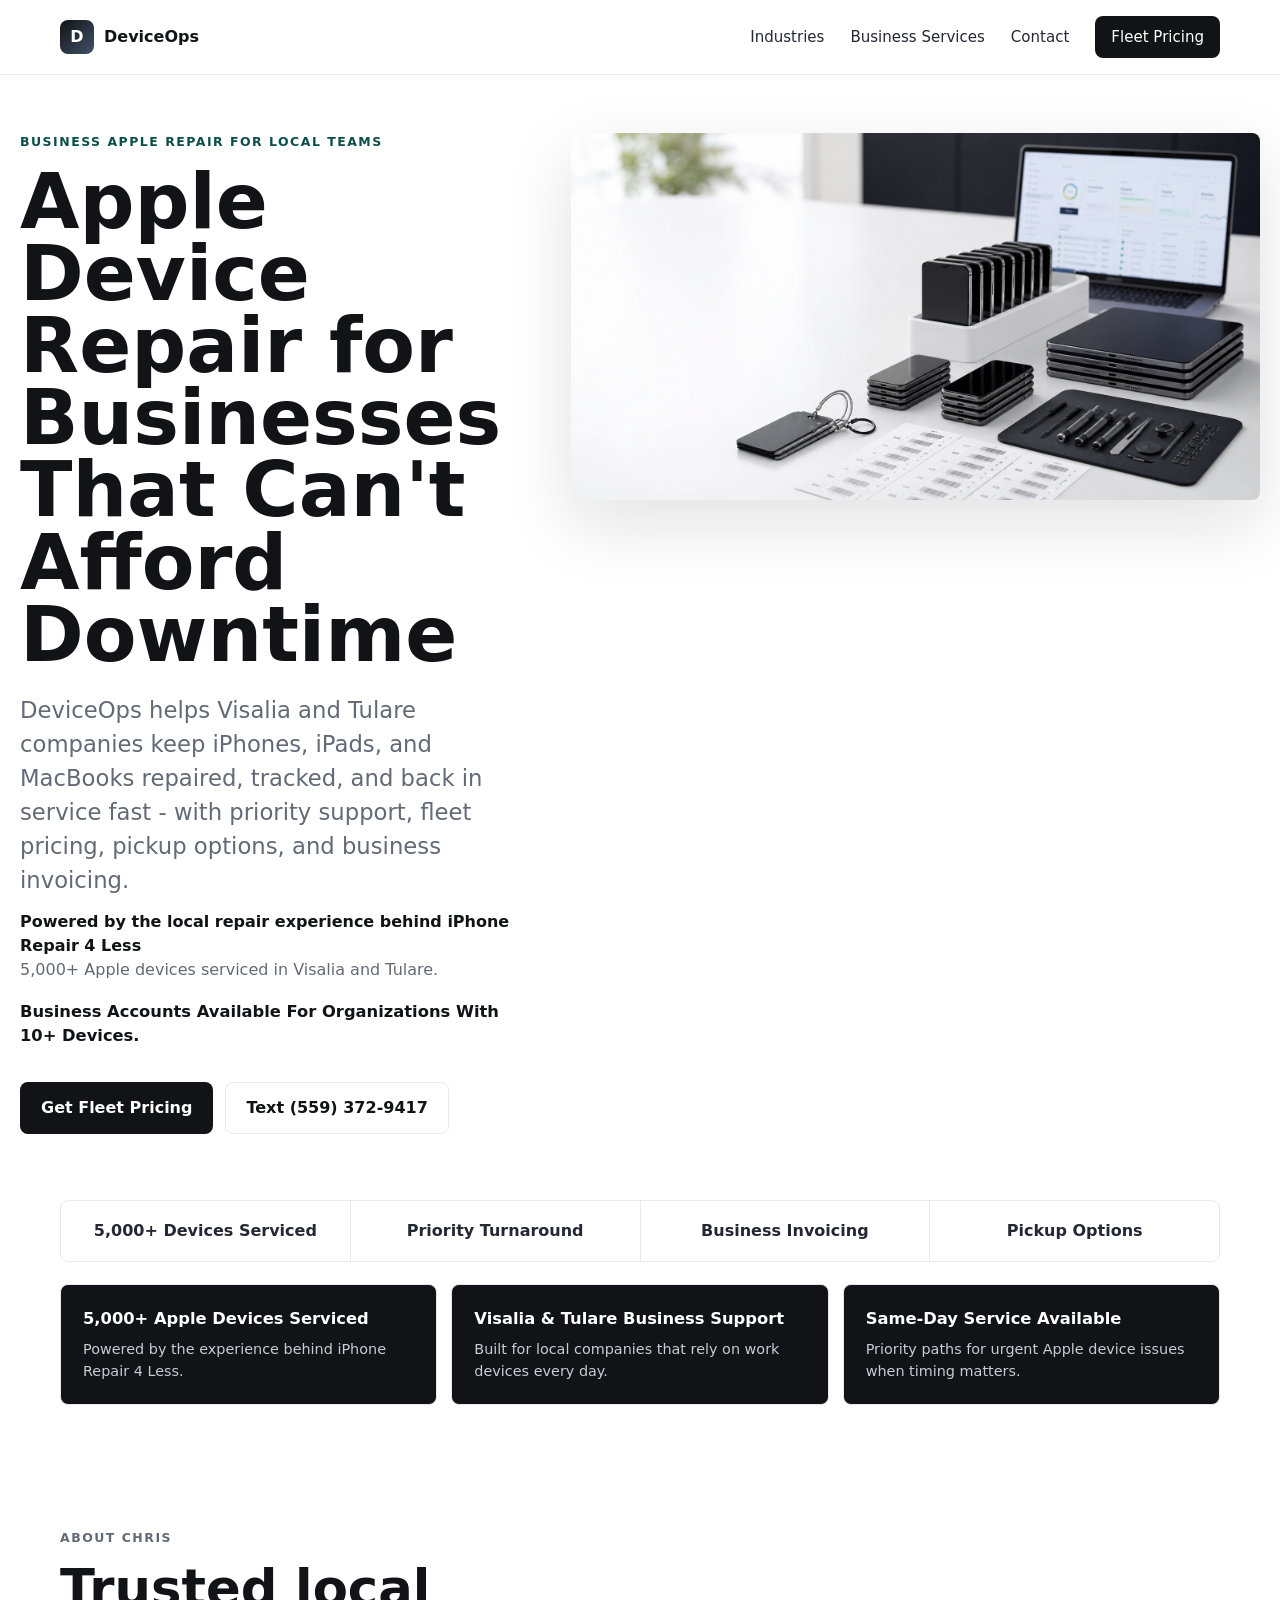
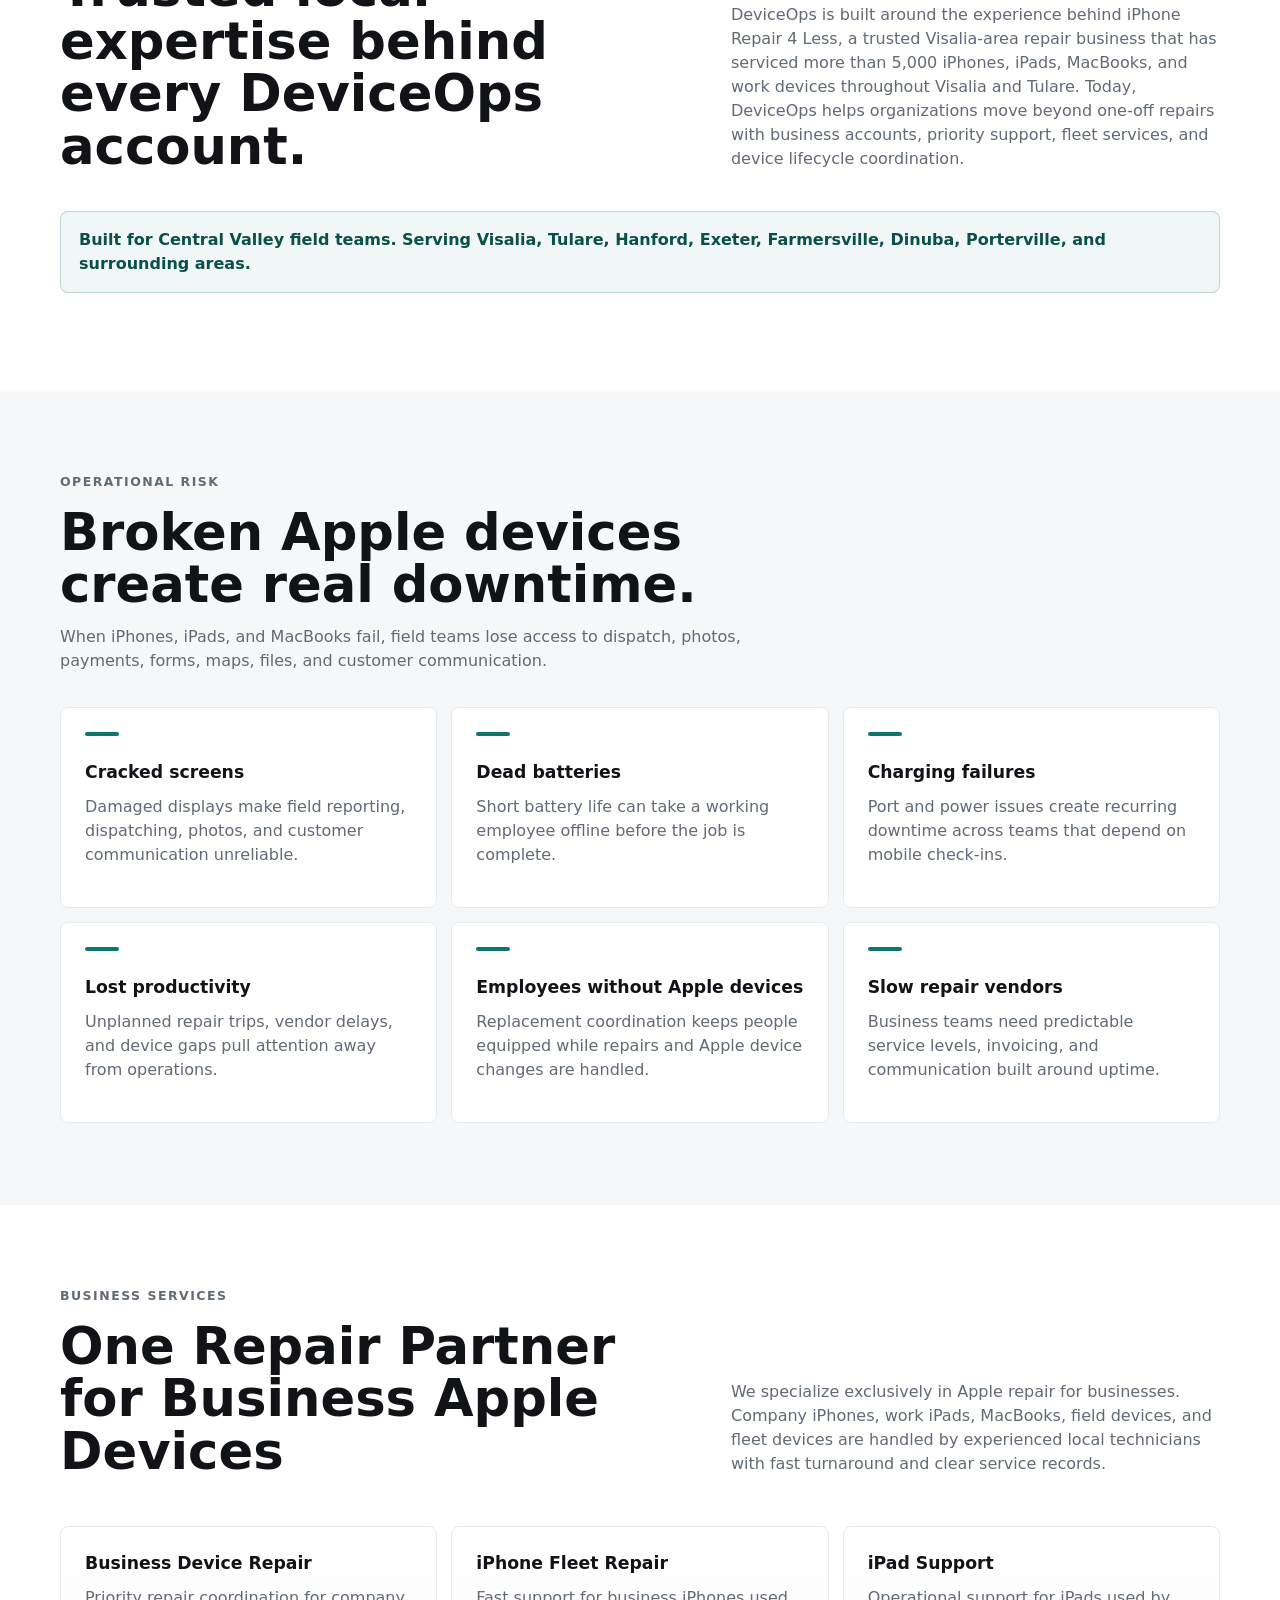
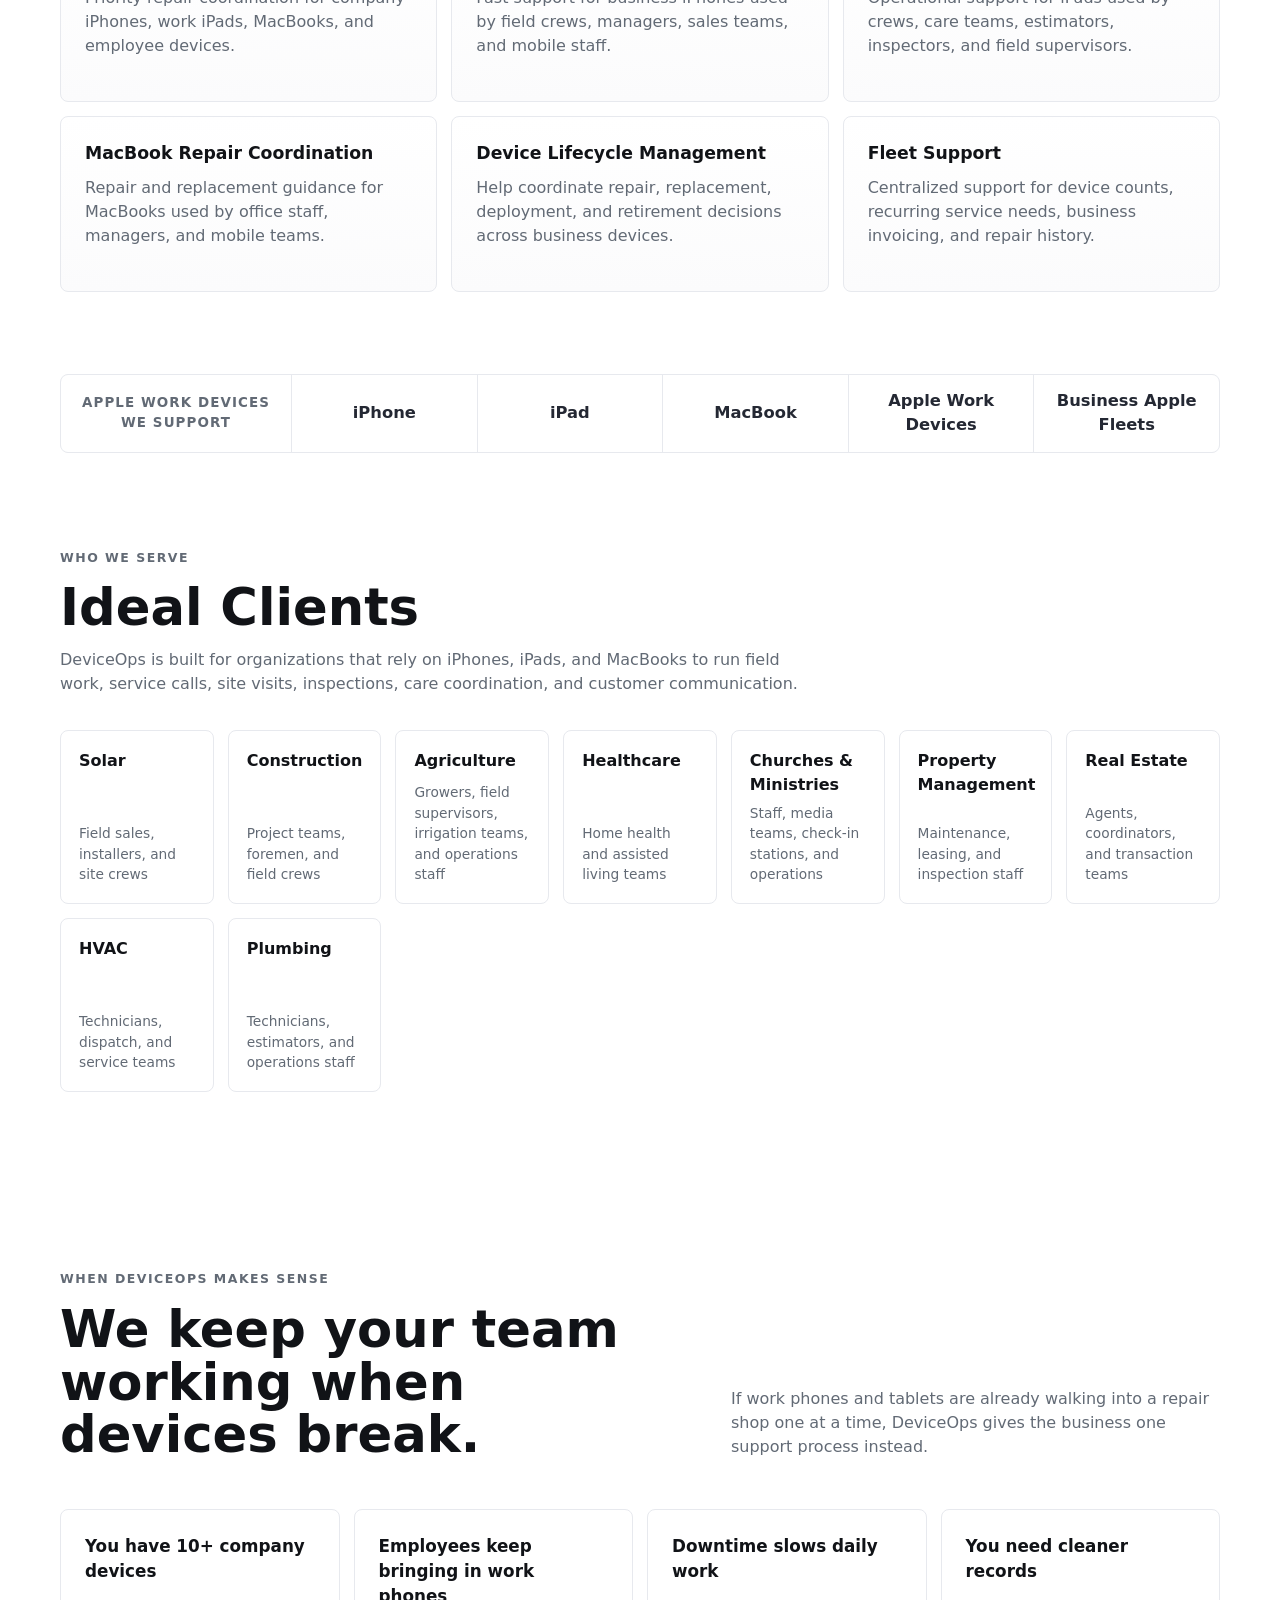
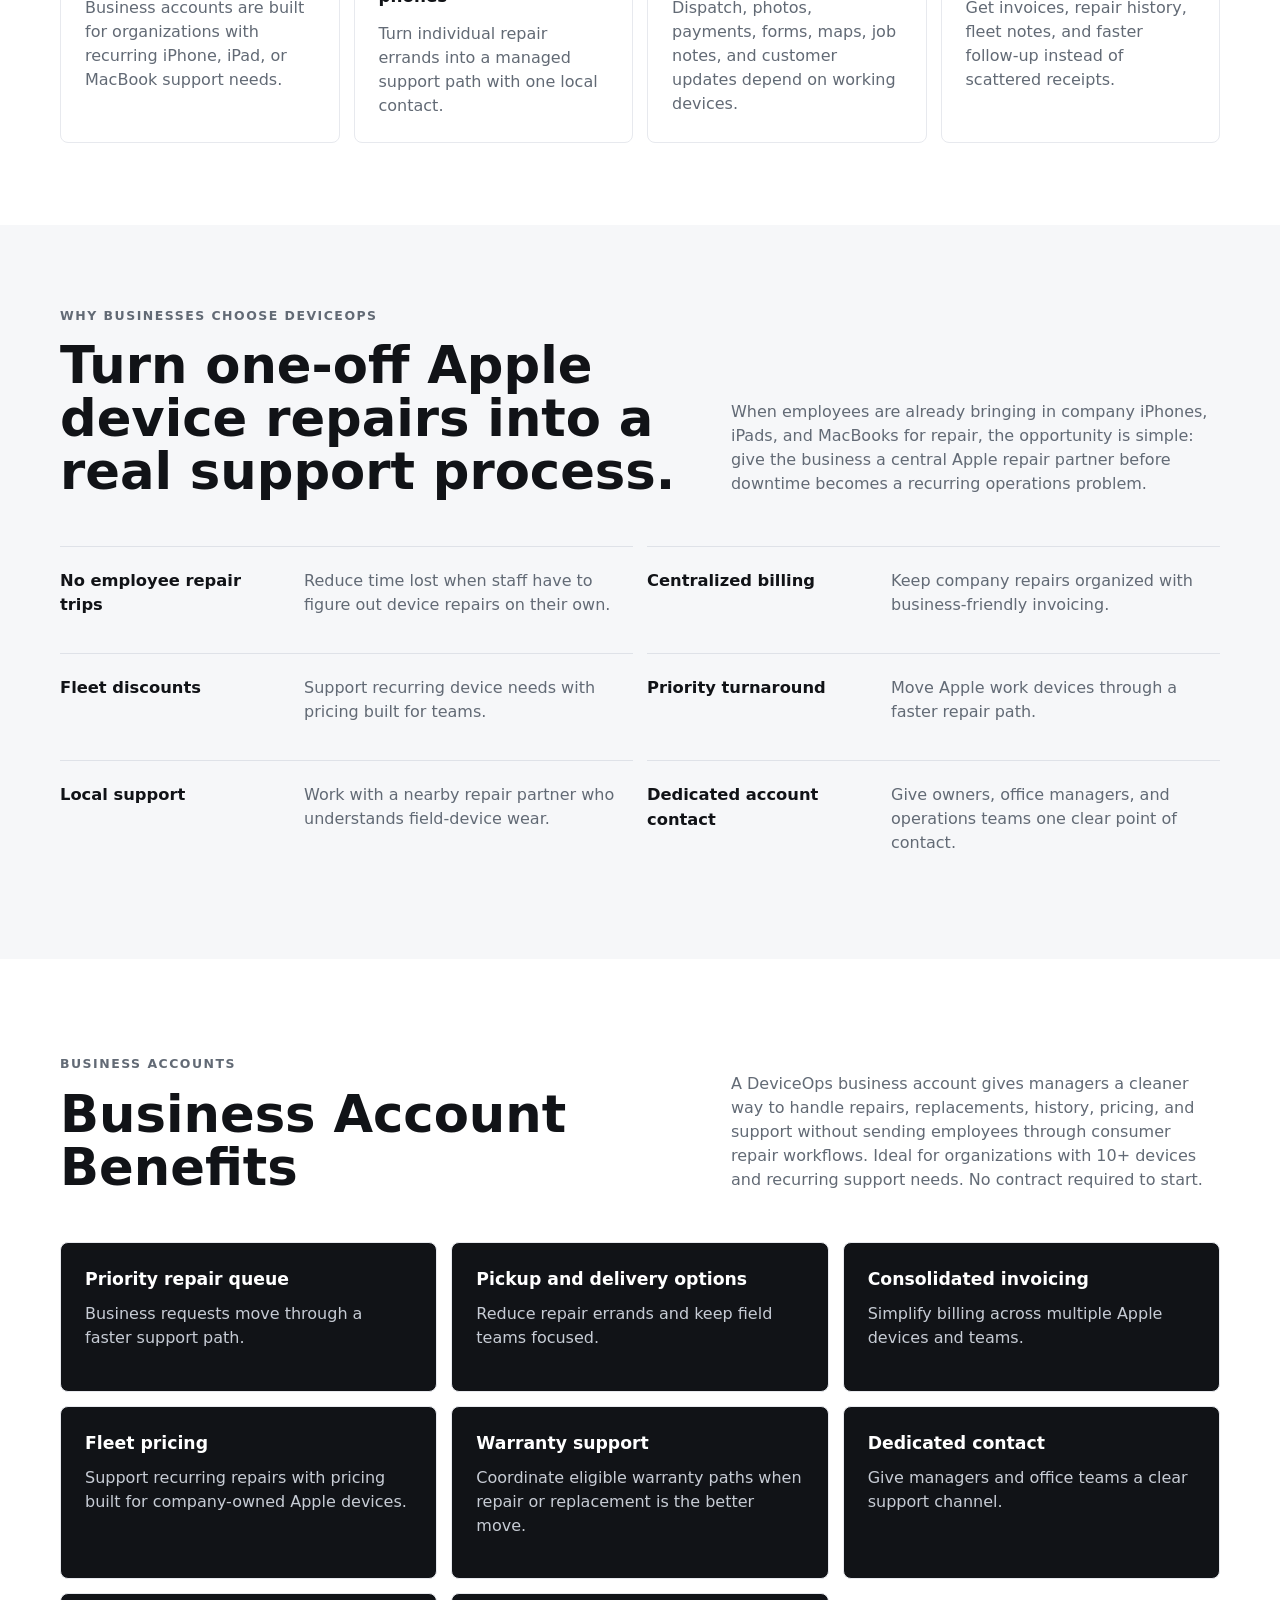
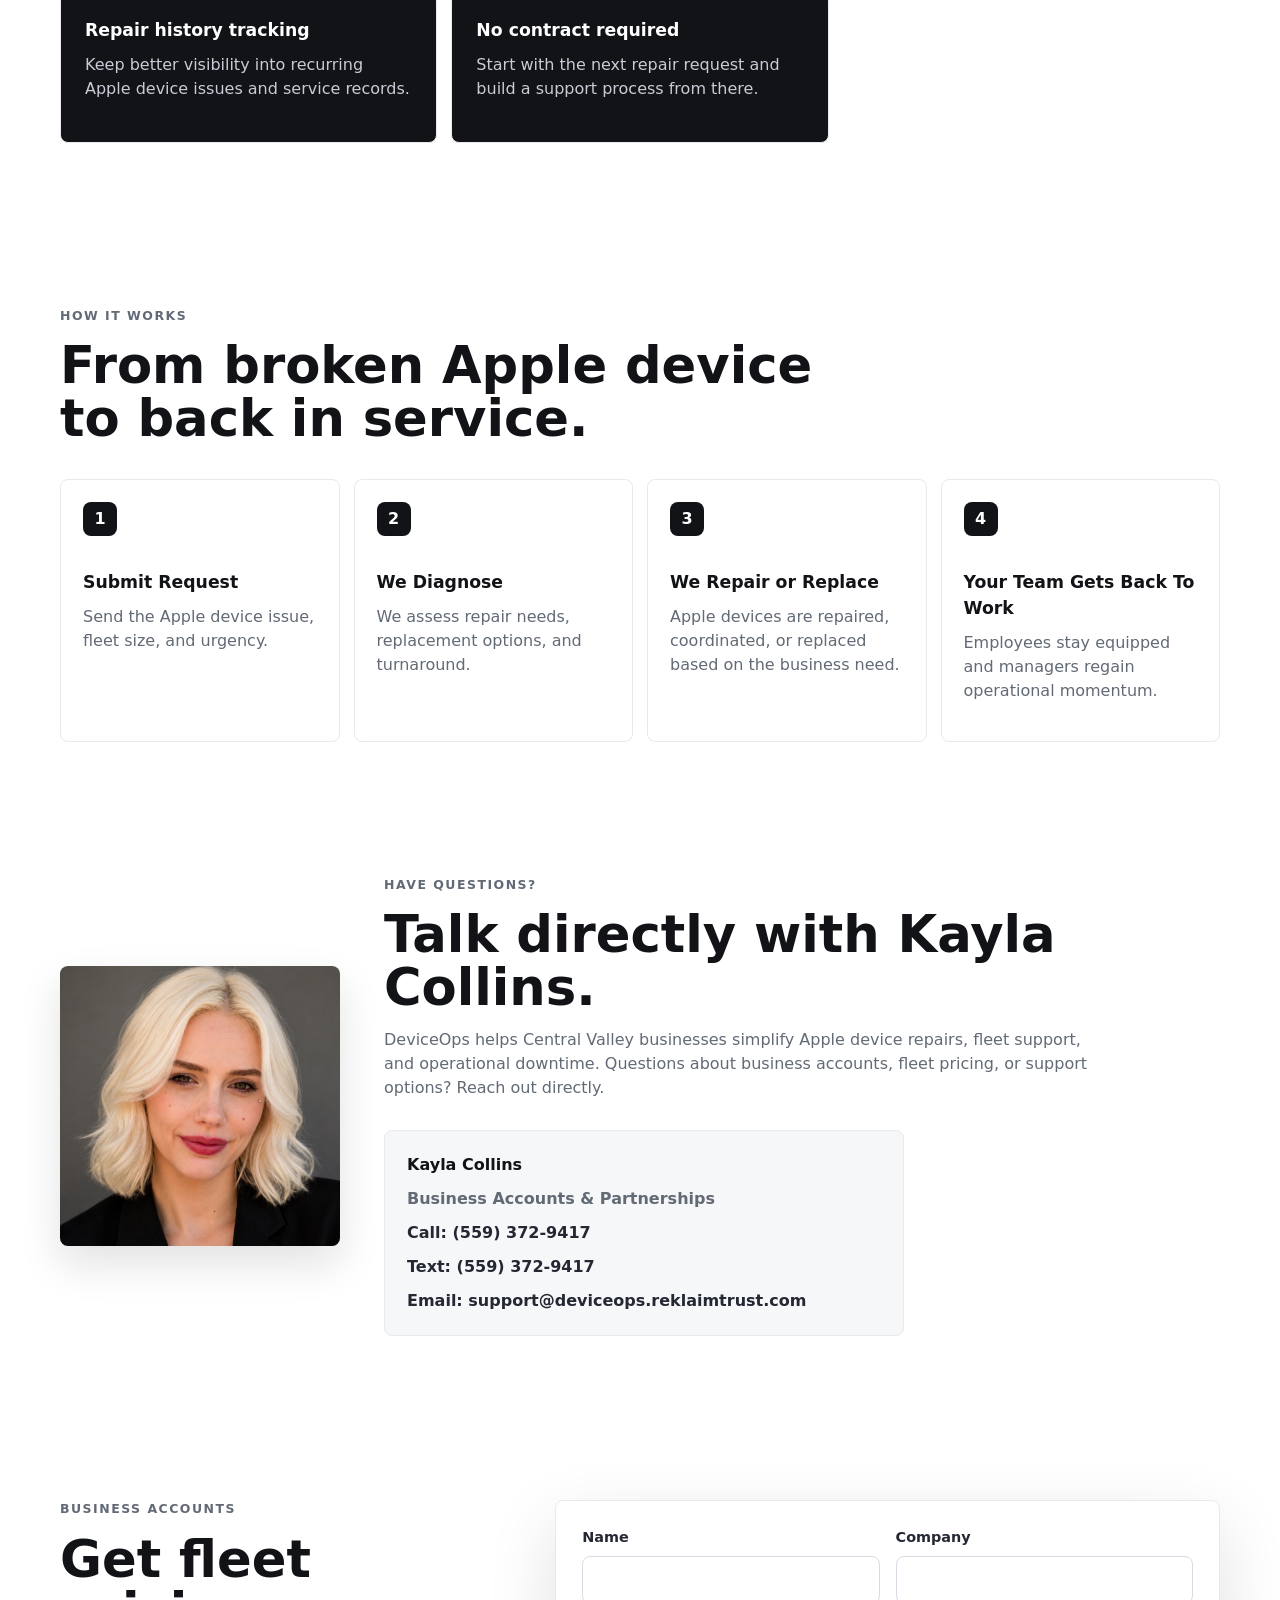
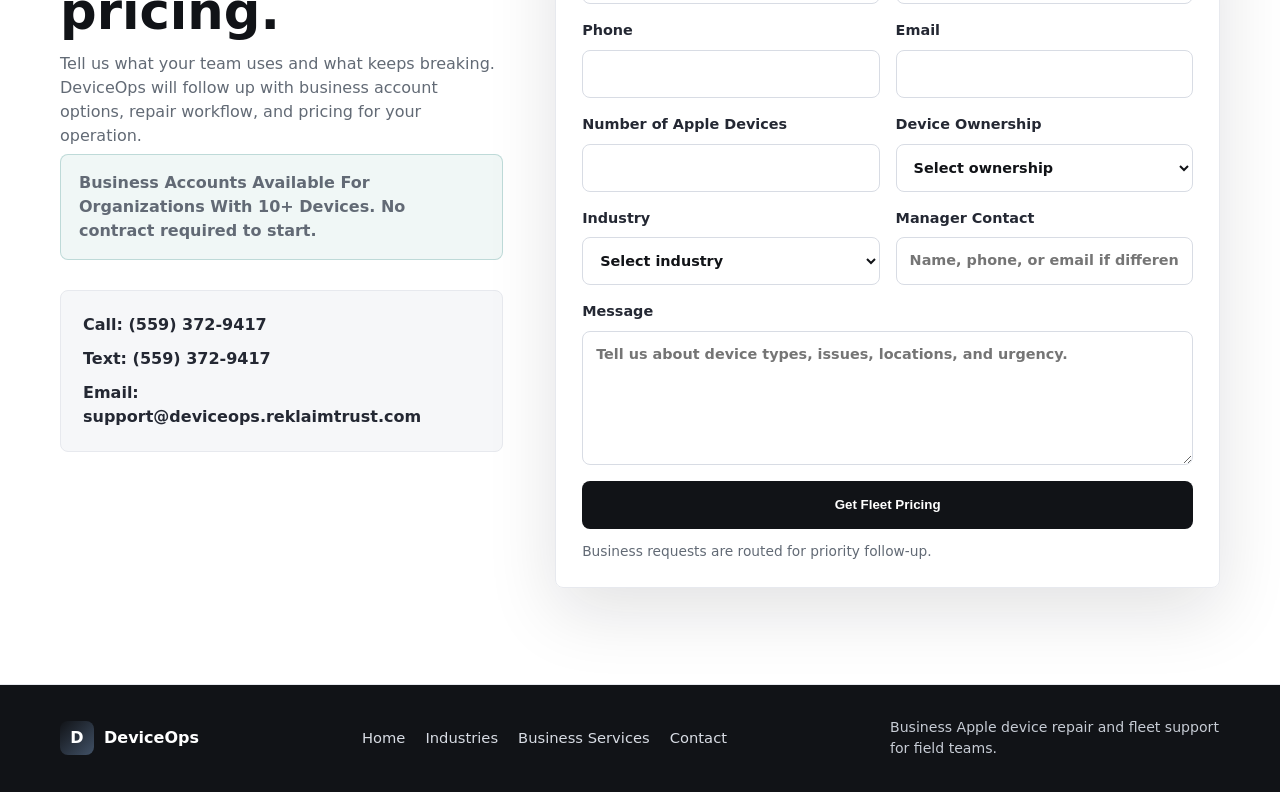
==== commit c853e105: "Add business account contact section" ====
--- a/index.html
+++ b/index.html
@@ -12,7 +12,7 @@
     <meta property="og:url" content="https://deviceops.reklaimtrust.com/">
     <meta property="og:image" content="https://deviceops.reklaimtrust.com/assets/deviceops-hero.png">
     <link rel="preload" as="image" href="assets/deviceops-hero.png">
-    <link rel="stylesheet" href="styles.css?v=20260613-positioning">
+    <link rel="stylesheet" href="styles.css?v=20260613-contact-small">
     <script type="application/ld+json">
       {
         "@context": "https://schema.org",
@@ -251,6 +251,24 @@
         </ol>
       </section>
 
+      <section class="section local-support-section">
+        <div class="local-support-media">
+          <img src="assets/kayla-collins-deviceops-business-accounts.jpg" width="900" height="900" loading="lazy" alt="Kayla Collins, DeviceOps business accounts">
+        </div>
+        <div class="local-support-copy">
+          <p class="eyebrow">Have questions?</p>
+          <h2>Talk directly with Kayla Collins.</h2>
+          <p>DeviceOps helps Central Valley businesses simplify Apple device repairs, fleet support, and operational downtime. Questions about business accounts, fleet pricing, or support options? Reach out directly.</p>
+          <div class="contact-card contact-card-inline">
+            <strong>Kayla Collins</strong>
+            <span>Business Accounts &amp; Partnerships</span>
+            <a href="tel:+15593729417">Call: (559) 372-9417</a>
+            <a href="sms:+15593729417">Text: (559) 372-9417</a>
+            <a href="mailto:support@deviceops.reklaimtrust.com">Email: support@deviceops.reklaimtrust.com</a>
+          </div>
+        </div>
+      </section>
+
       <section class="section lead-section" id="pricing">
         <div class="lead-copy">
           <p class="eyebrow">Business accounts</p>
--- a/styles.css
+++ b/styles.css
@@ -455,6 +455,47 @@
   font-weight: 800;
 }
 
+.local-support-section {
+  display: grid;
+  grid-template-columns: 280px 1fr;
+  gap: 44px;
+  align-items: center;
+  padding-top: 36px;
+}
+.local-support-media {
+  width: 280px;
+  max-width: 100%;
+  overflow: hidden;
+  border-radius: var(--radius);
+  background: var(--soft);
+  box-shadow: 0 18px 42px rgba(17, 19, 23, 0.12);
+}
+.local-support-media img {
+  width: 100%;
+  aspect-ratio: 1;
+  object-fit: cover;
+  object-position: center 34%;
+  transform: scale(1.16);
+}
+.local-support-copy h2 {
+  max-width: 760px;
+}
+.local-support-copy p {
+  max-width: 720px;
+  color: var(--muted);
+}
+.contact-card-inline {
+  max-width: 520px;
+  background: var(--white);
+}
+.contact-card-inline strong {
+  color: var(--ink);
+}
+.contact-card-inline span {
+  color: var(--muted);
+  font-weight: 720;
+}
+
 .lead-section {
   display: grid;
   grid-template-columns: 0.8fr 1.2fr;
@@ -586,6 +627,7 @@
 @media (max-width: 1020px) {
   .hero,
   .lead-section,
+  .local-support-section,
   .industry-hero,
   .industry-detail,
   .section-heading.split {
@@ -661,6 +703,12 @@
     border-radius: 8px;
   }
   .hero { padding-top: 26px; }
+  .local-support-section {
+    padding-top: 24px;
+  }
+  .local-support-media {
+    width: min(240px, 72vw);
+  }
   .hero-actions,
   .button { width: 100%; }
   .trust-bar,
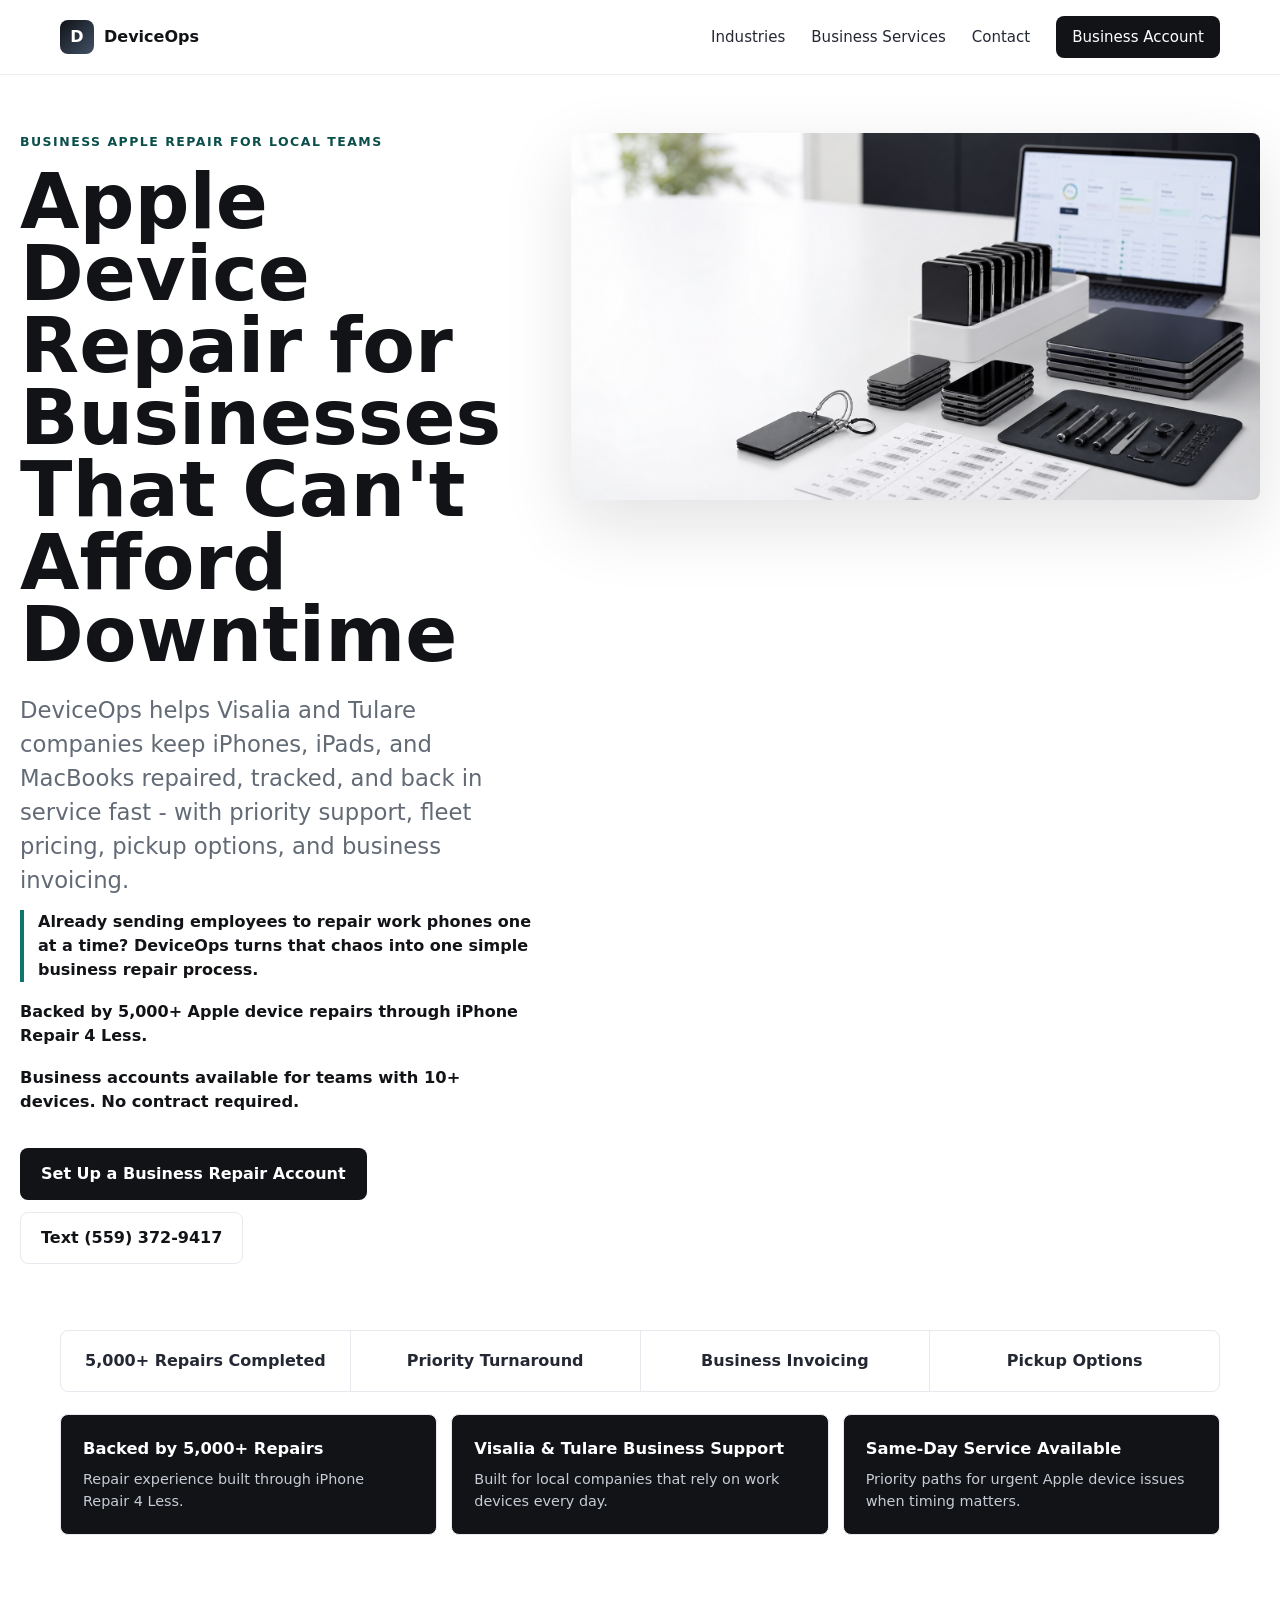
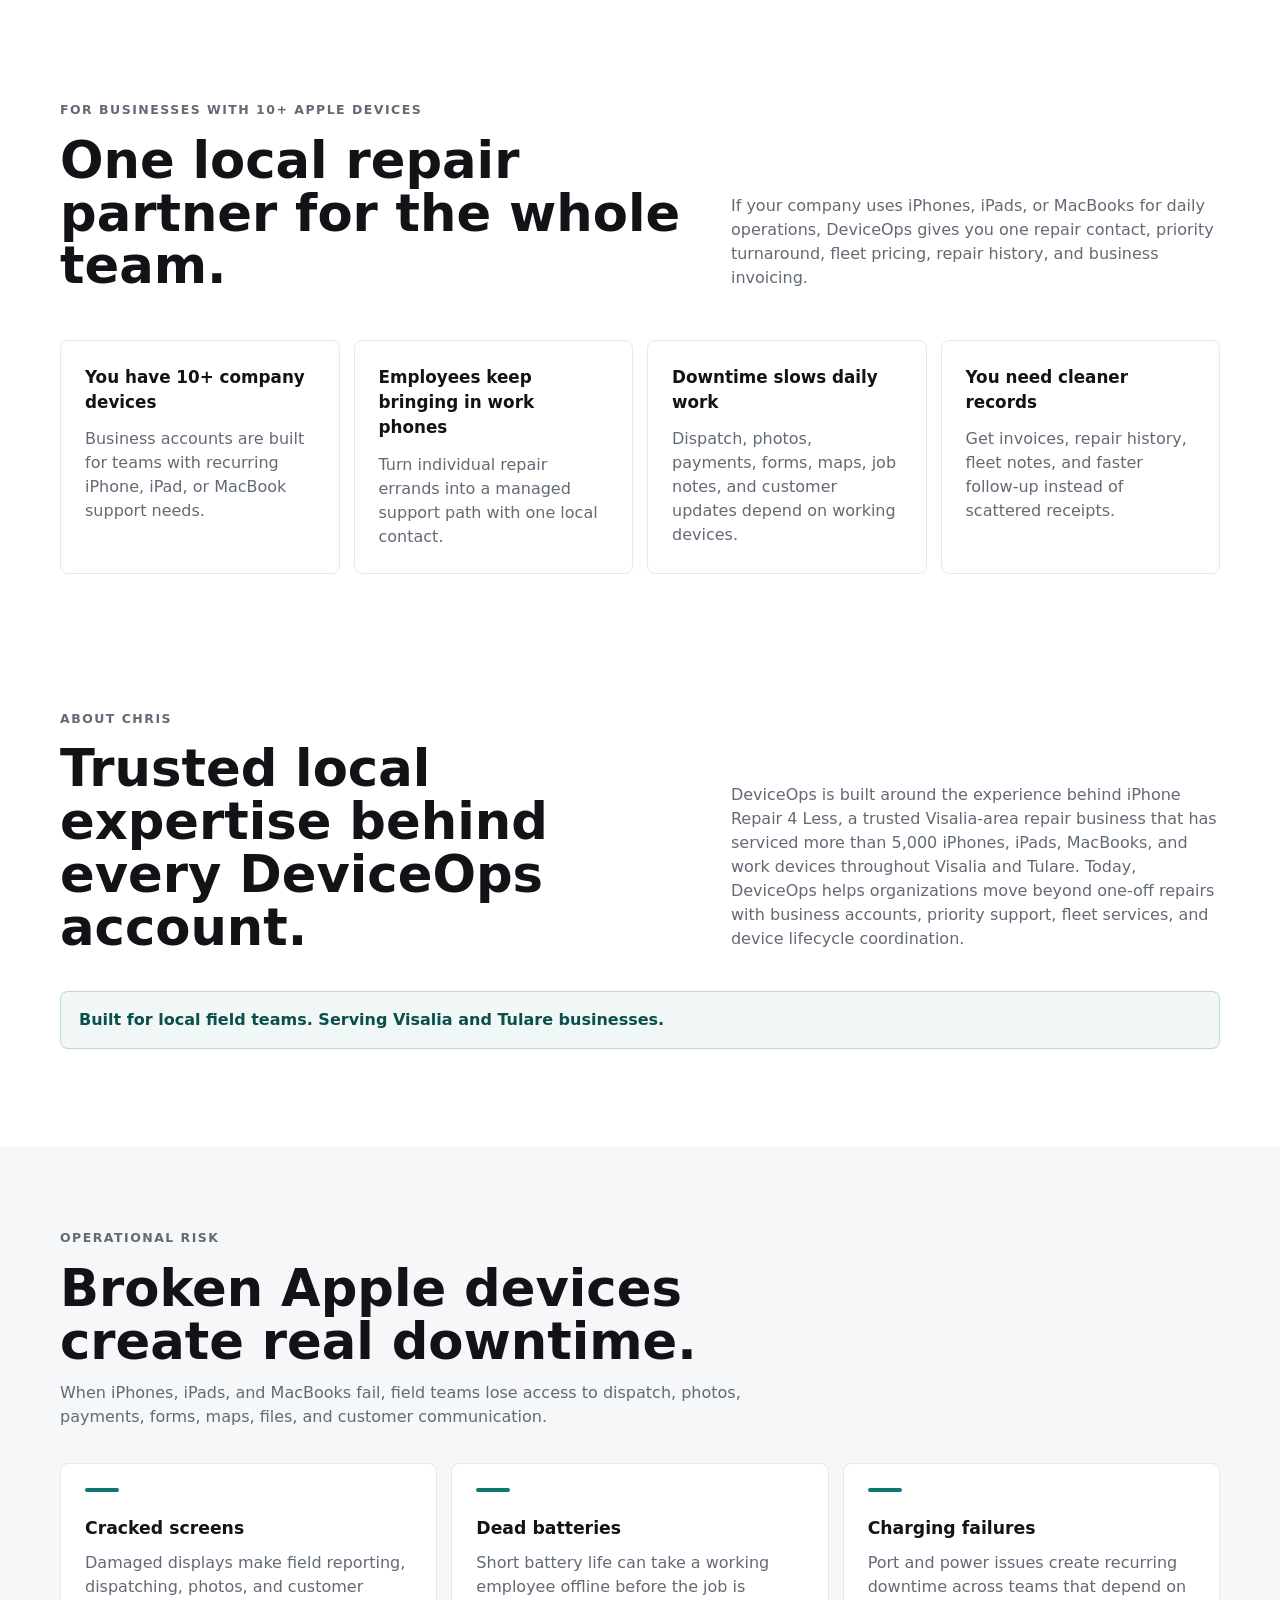
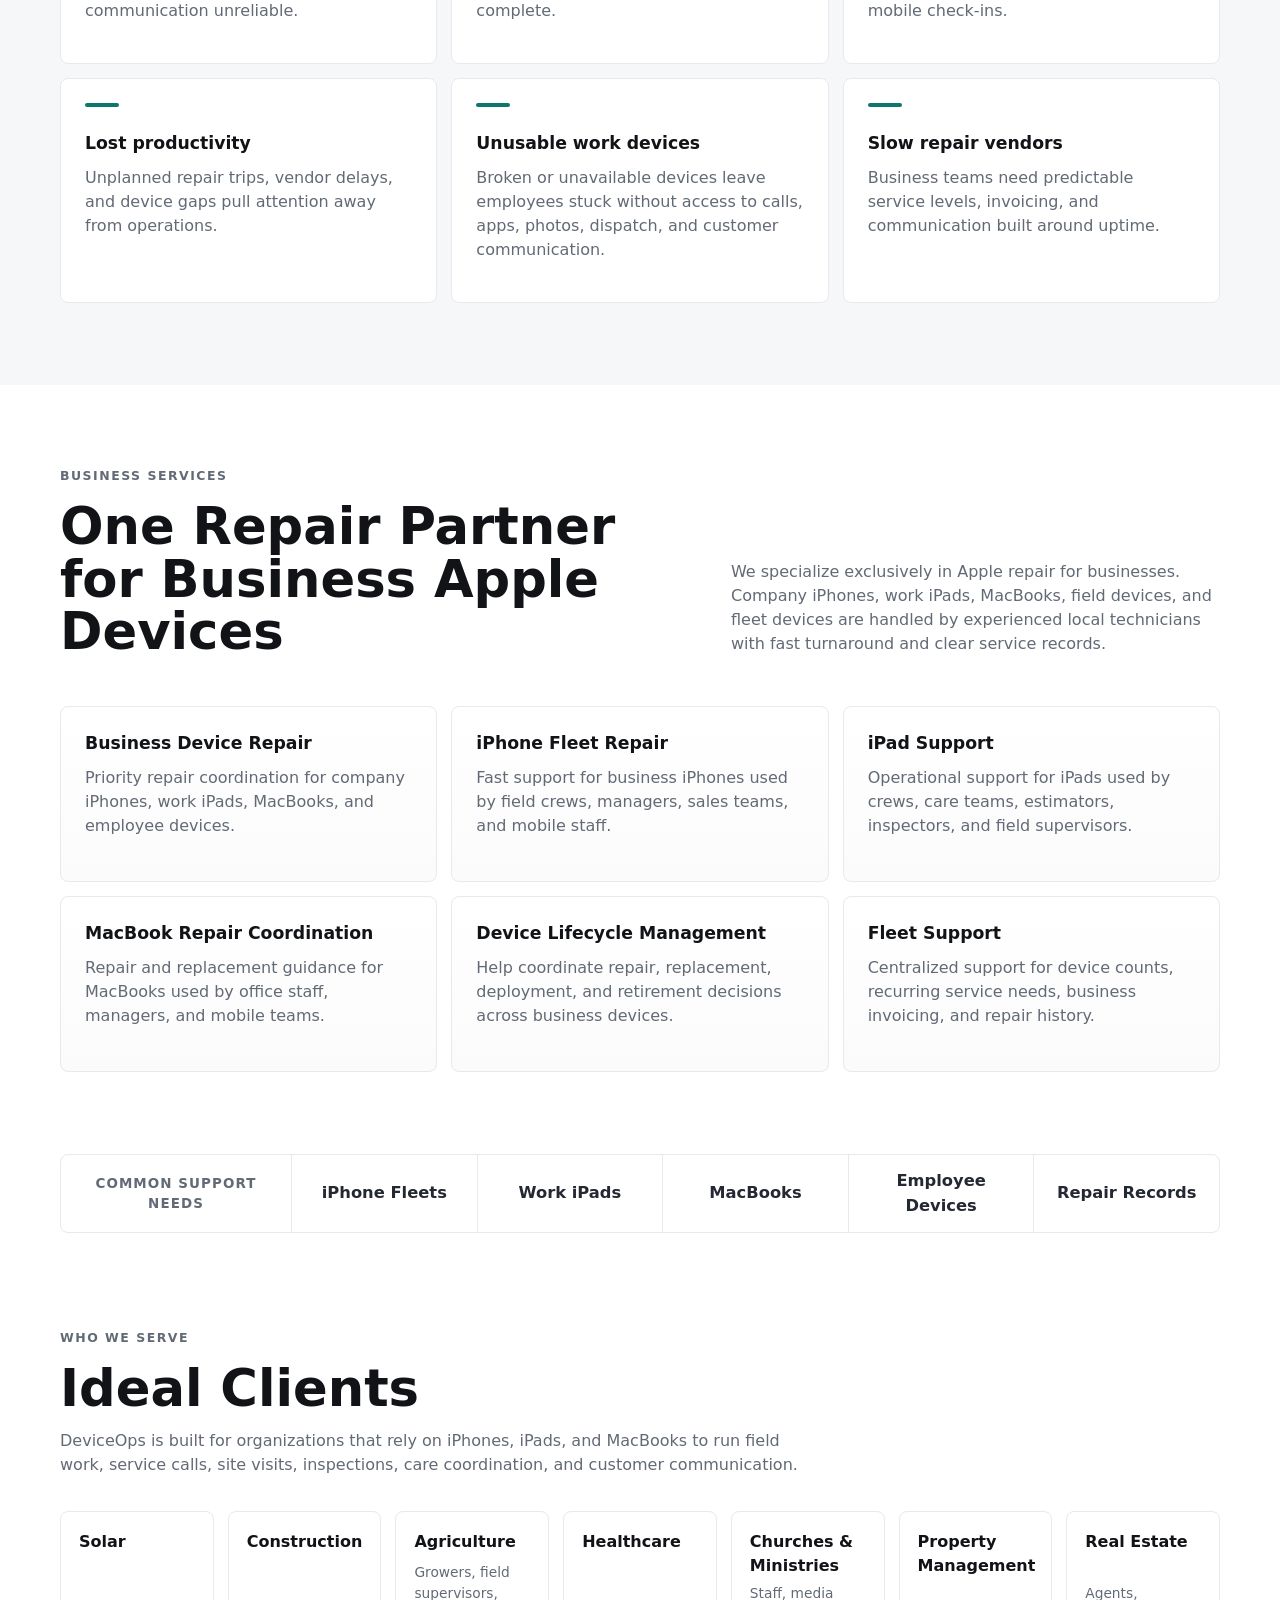
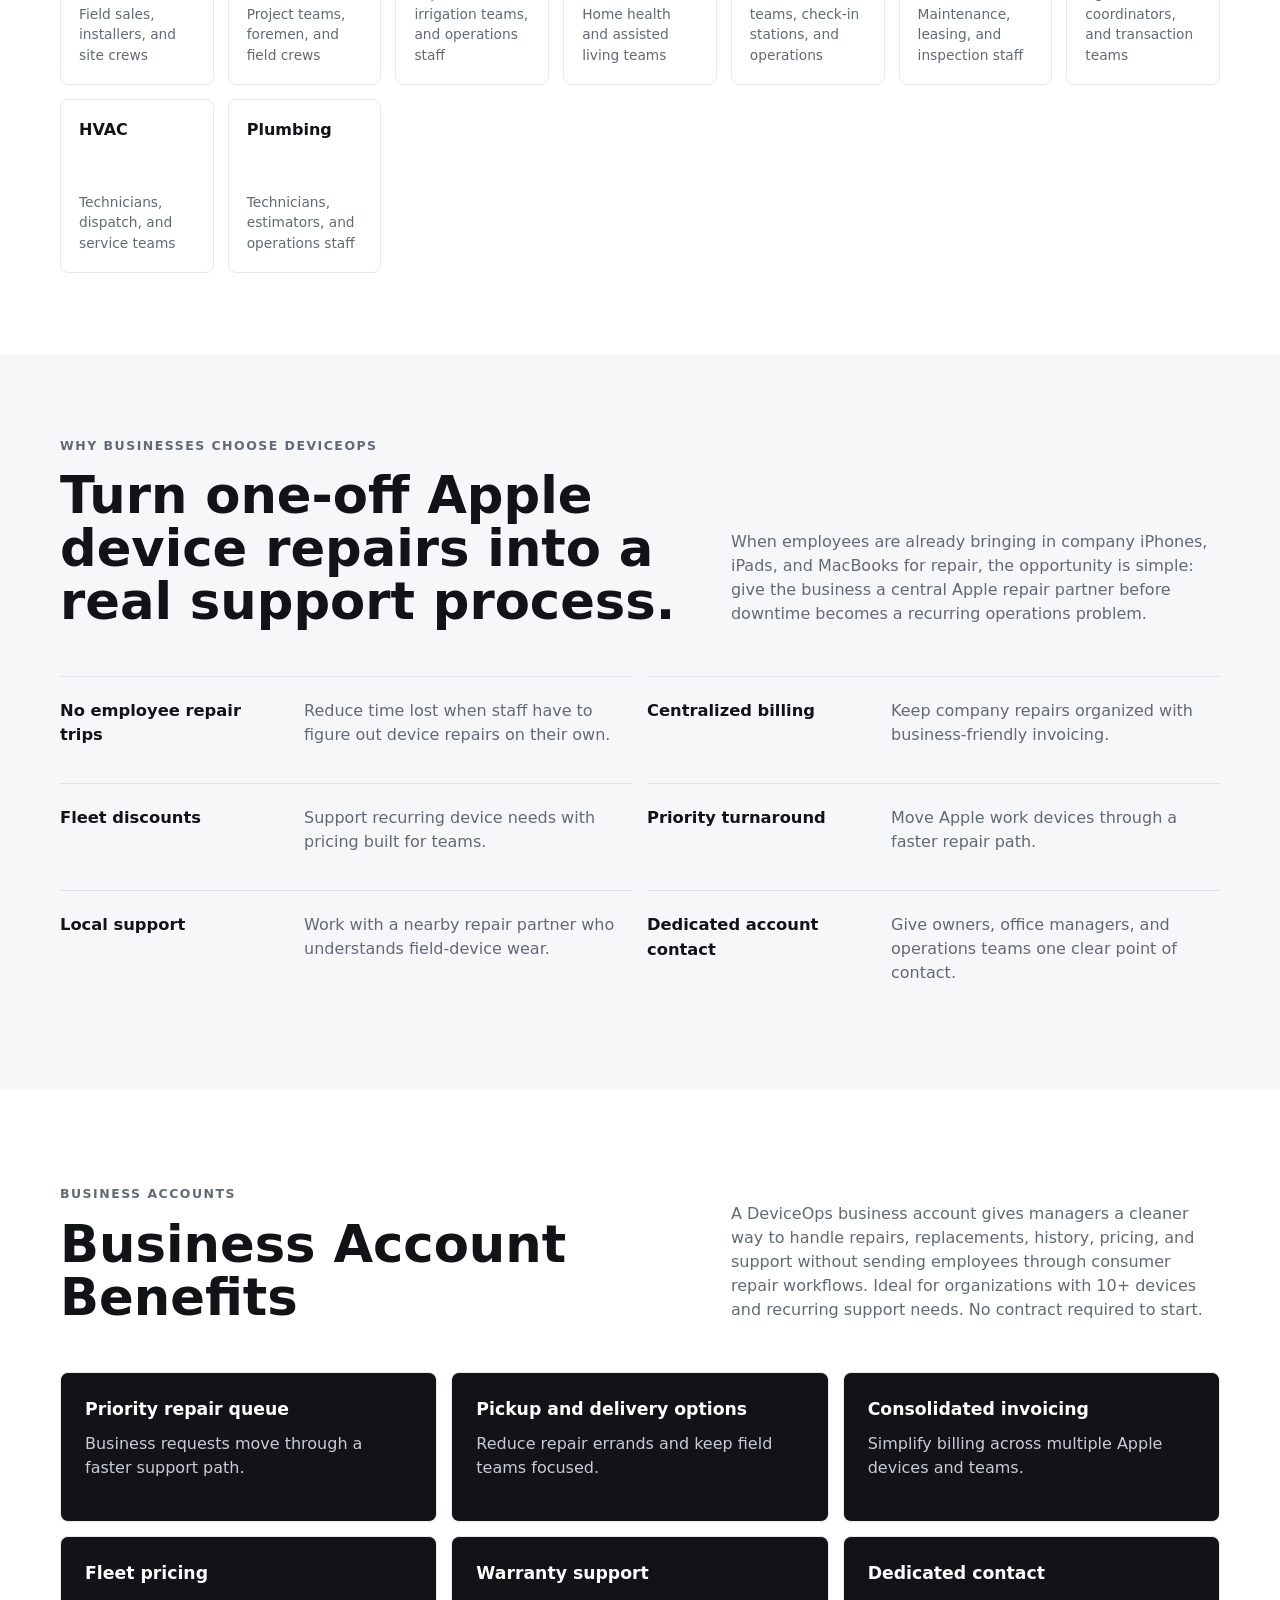
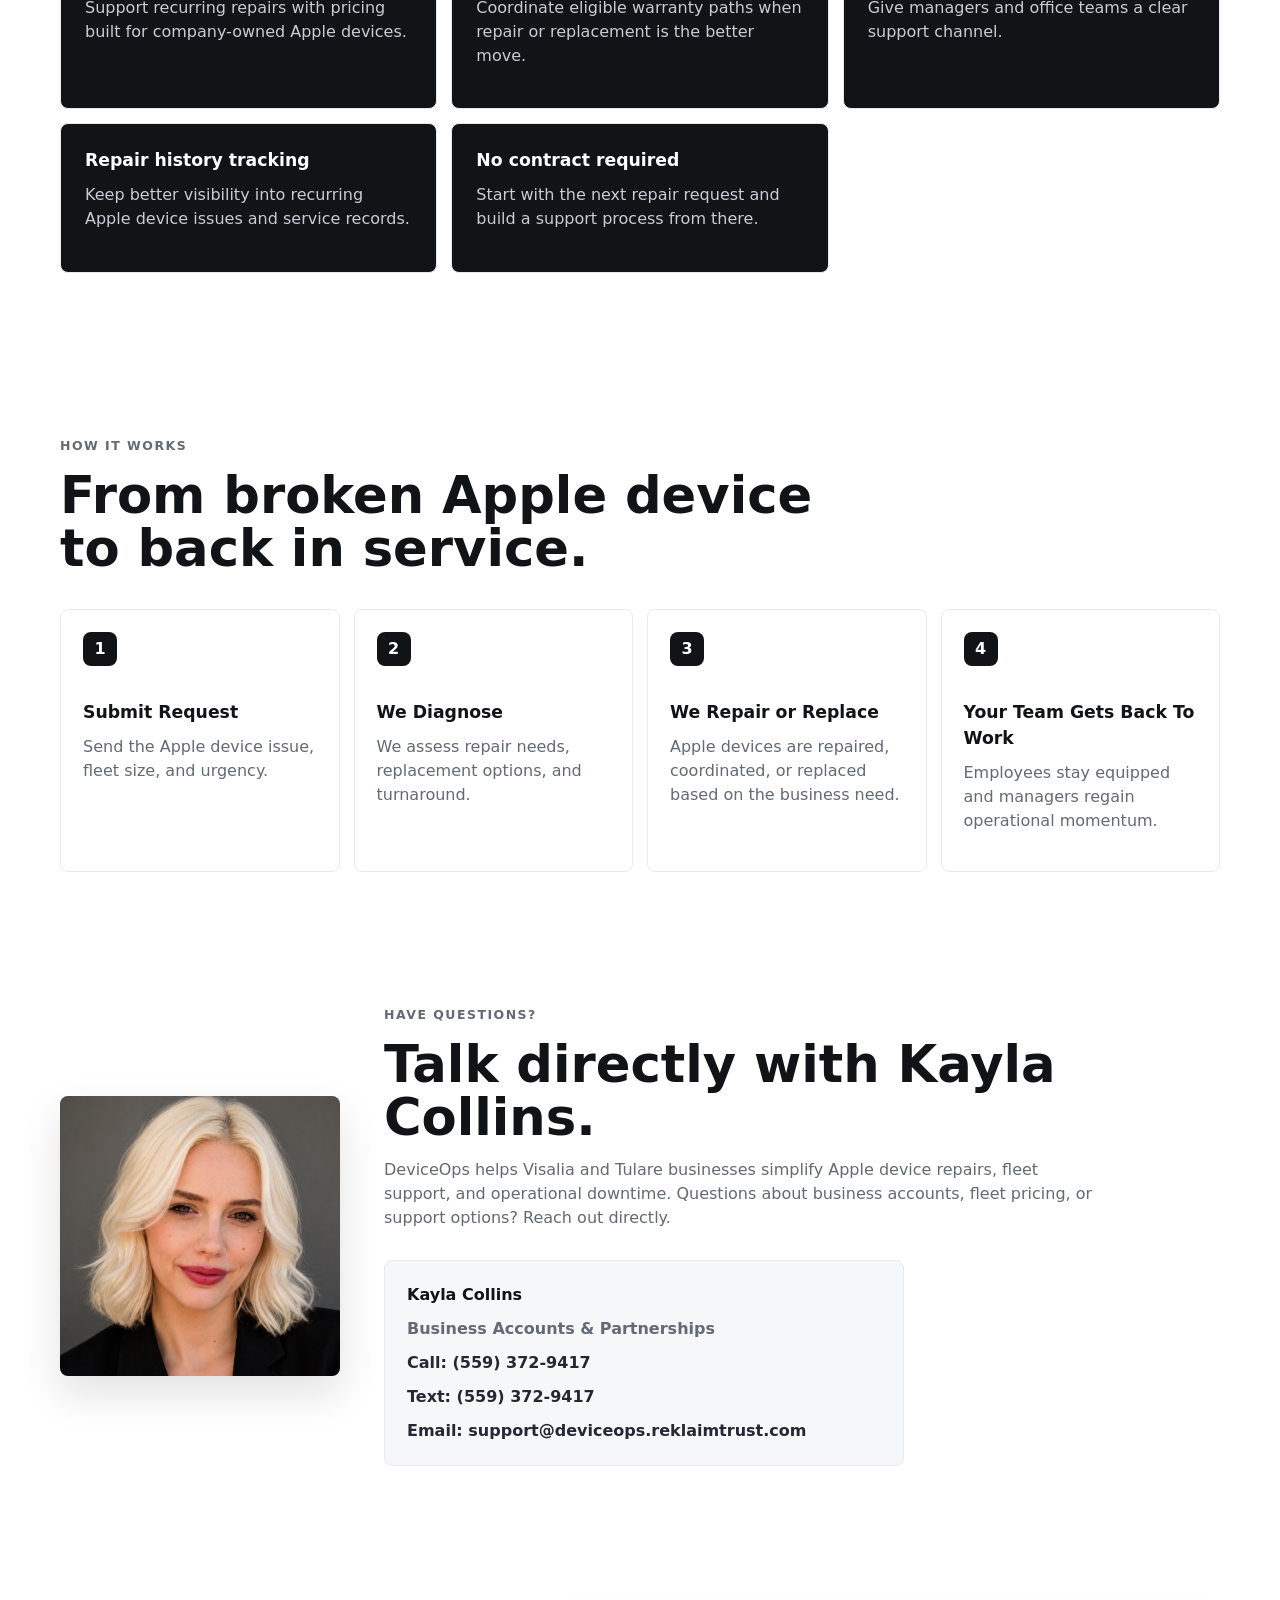
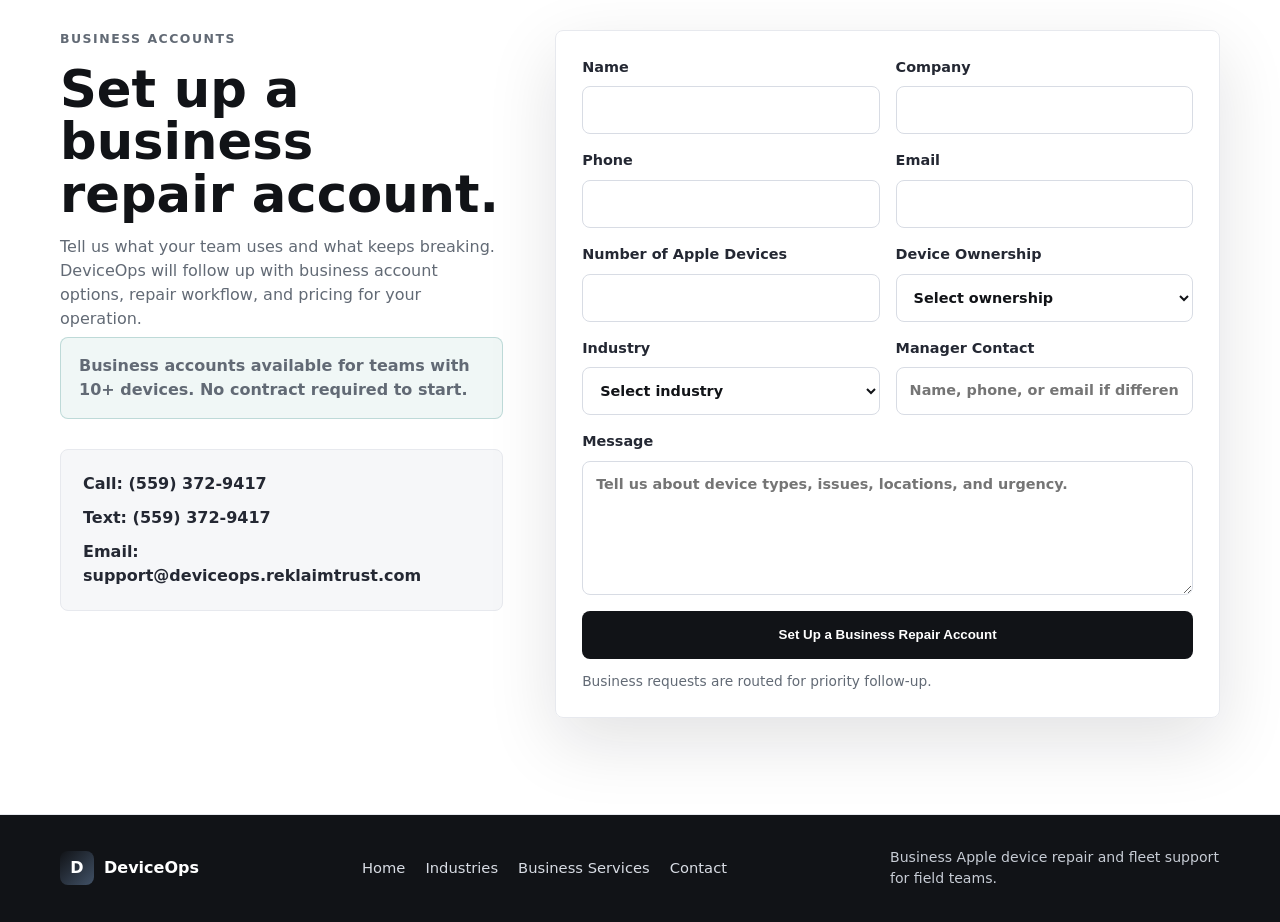
==== commit b1b84bfa: "Tighten business account messaging" ====
--- a/index.html
+++ b/index.html
@@ -12,7 +12,7 @@
     <meta property="og:url" content="https://deviceops.reklaimtrust.com/">
     <meta property="og:image" content="https://deviceops.reklaimtrust.com/assets/deviceops-hero.png">
     <link rel="preload" as="image" href="assets/deviceops-hero.png">
-    <link rel="stylesheet" href="styles.css?v=20260613-contact-small">
+    <link rel="stylesheet" href="styles.css?v=20260614-tighten">
     <script type="application/ld+json">
       {
         "@context": "https://schema.org",
@@ -23,7 +23,7 @@
         "description": "Apple device repair, replacement coordination, fleet support, and business technology services for company iPhones, iPads, and MacBooks.",
         "areaServed": {
           "@type": "AdministrativeArea",
-          "name": "Visalia, Tulare, Hanford, Exeter, Farmersville, Dinuba, Porterville, and surrounding Central Valley areas"
+          "name": "Visalia and Tulare, California"
         },
         "telephone": "+1-559-372-9417",
         "email": "support@deviceops.reklaimtrust.com",
@@ -66,7 +66,7 @@
           <a href="#industries">Industries</a>
           <a href="#services">Business Services</a>
           <a href="#contact">Contact</a>
-          <a class="nav-cta" href="#pricing">Fleet Pricing</a>
+          <a class="nav-cta" href="#pricing">Business Account</a>
         </div>
       </nav>
     </header>
@@ -77,10 +77,11 @@
           <p class="eyebrow">Business Apple repair for local teams</p>
           <h1>Apple Device Repair for Businesses That Can't Afford Downtime</h1>
           <p class="hero-subhead">DeviceOps helps Visalia and Tulare companies keep iPhones, iPads, and MacBooks repaired, tracked, and back in service fast - with priority support, fleet pricing, pickup options, and business invoicing.</p>
-          <p class="hero-proof"><strong>Powered by the local repair experience behind iPhone Repair 4 Less</strong><span>5,000+ Apple devices serviced in Visalia and Tulare.</span></p>
-          <p class="hero-note"><strong>Business Accounts Available For Organizations With 10+ Devices.</strong></p>
+          <p class="hero-pain">Already sending employees to repair work phones one at a time? DeviceOps turns that chaos into one simple business repair process.</p>
+          <p class="hero-proof"><strong>Backed by 5,000+ Apple device repairs through iPhone Repair 4 Less.</strong></p>
+          <p class="hero-note"><strong>Business accounts available for teams with 10+ devices. No contract required.</strong></p>
           <div class="hero-actions" aria-label="Primary actions">
-            <a class="button primary" href="#pricing">Get Fleet Pricing</a>
+            <a class="button primary" href="#pricing">Set Up a Business Repair Account</a>
             <a class="button secondary" href="sms:+15593729417">Text (559) 372-9417</a>
           </div>
         </div>
@@ -90,7 +91,7 @@
       </section>
 
       <section class="trust-bar" aria-label="Business support advantages">
-        <span>5,000+ Devices Serviced</span>
+        <span>5,000+ Repairs Completed</span>
         <span>Priority Turnaround</span>
         <span>Business Invoicing</span>
         <span>Pickup Options</span>
@@ -98,8 +99,8 @@
 
       <section class="proof-strip" aria-label="DeviceOps proof points">
         <div>
-          <strong>5,000+ Apple Devices Serviced</strong>
-          <span>Powered by the experience behind iPhone Repair 4 Less.</span>
+          <strong>Backed by 5,000+ Repairs</strong>
+          <span>Repair experience built through iPhone Repair 4 Less.</span>
         </div>
         <div>
           <strong>Visalia & Tulare Business Support</strong>
@@ -111,6 +112,22 @@
         </div>
       </section>
 
+      <section class="section sense-section">
+        <div class="section-heading split">
+          <div>
+            <p class="eyebrow">For businesses with 10+ Apple devices</p>
+            <h2>One local repair partner for the whole team.</h2>
+          </div>
+          <p>If your company uses iPhones, iPads, or MacBooks for daily operations, DeviceOps gives you one repair contact, priority turnaround, fleet pricing, repair history, and business invoicing.</p>
+        </div>
+        <div class="sense-grid">
+          <div><strong>You have 10+ company devices</strong><span>Business accounts are built for teams with recurring iPhone, iPad, or MacBook support needs.</span></div>
+          <div><strong>Employees keep bringing in work phones</strong><span>Turn individual repair errands into a managed support path with one local contact.</span></div>
+          <div><strong>Downtime slows daily work</strong><span>Dispatch, photos, payments, forms, maps, job notes, and customer updates depend on working devices.</span></div>
+          <div><strong>You need cleaner records</strong><span>Get invoices, repair history, fleet notes, and faster follow-up instead of scattered receipts.</span></div>
+        </div>
+      </section>
+
       <section class="section expertise-section">
         <div class="section-heading split">
           <div>
@@ -119,7 +136,7 @@
           </div>
           <p>DeviceOps is built around the experience behind iPhone Repair 4 Less, a trusted Visalia-area repair business that has serviced more than 5,000 iPhones, iPads, MacBooks, and work devices throughout Visalia and Tulare. Today, DeviceOps helps organizations move beyond one-off repairs with business accounts, priority support, fleet services, and device lifecycle coordination.</p>
         </div>
-        <p class="service-area">Built for Central Valley field teams. Serving Visalia, Tulare, Hanford, Exeter, Farmersville, Dinuba, Porterville, and surrounding areas.</p>
+        <p class="service-area">Built for local field teams. Serving Visalia and Tulare businesses.</p>
       </section>
 
       <section class="section problem-section">
@@ -133,7 +150,7 @@
           <article><span></span><h3>Dead batteries</h3><p>Short battery life can take a working employee offline before the job is complete.</p></article>
           <article><span></span><h3>Charging failures</h3><p>Port and power issues create recurring downtime across teams that depend on mobile check-ins.</p></article>
           <article><span></span><h3>Lost productivity</h3><p>Unplanned repair trips, vendor delays, and device gaps pull attention away from operations.</p></article>
-          <article><span></span><h3>Employees without Apple devices</h3><p>Replacement coordination keeps people equipped while repairs and Apple device changes are handled.</p></article>
+          <article><span></span><h3>Unusable work devices</h3><p>Broken or unavailable devices leave employees stuck without access to calls, apps, photos, dispatch, and customer communication.</p></article>
           <article><span></span><h3>Slow repair vendors</h3><p>Business teams need predictable service levels, invoicing, and communication built around uptime.</p></article>
         </div>
       </section>
@@ -156,13 +173,13 @@
         </div>
       </section>
 
-      <section class="device-strip" aria-label="Apple work devices supported">
-        <span>Apple Work Devices We Support</span>
-        <strong>iPhone</strong>
-        <strong>iPad</strong>
-        <strong>MacBook</strong>
-        <strong>Apple Work Devices</strong>
-        <strong>Business Apple Fleets</strong>
+      <section class="device-strip" aria-label="Business devices and workflows supported">
+        <span>Common support needs</span>
+        <strong>iPhone Fleets</strong>
+        <strong>Work iPads</strong>
+        <strong>MacBooks</strong>
+        <strong>Employee Devices</strong>
+        <strong>Repair Records</strong>
       </section>
 
       <section class="section industries-section" id="industries">
@@ -184,22 +201,6 @@
         </div>
       </section>
 
-      <section class="section sense-section">
-        <div class="section-heading split">
-          <div>
-            <p class="eyebrow">When DeviceOps makes sense</p>
-            <h2>We keep your team working when devices break.</h2>
-          </div>
-          <p>If work phones and tablets are already walking into a repair shop one at a time, DeviceOps gives the business one support process instead.</p>
-        </div>
-        <div class="sense-grid">
-          <div><strong>You have 10+ company devices</strong><span>Business accounts are built for organizations with recurring iPhone, iPad, or MacBook support needs.</span></div>
-          <div><strong>Employees keep bringing in work phones</strong><span>Turn individual repair errands into a managed support path with one local contact.</span></div>
-          <div><strong>Downtime slows daily work</strong><span>Dispatch, photos, payments, forms, maps, job notes, and customer updates depend on working devices.</span></div>
-          <div><strong>You need cleaner records</strong><span>Get invoices, repair history, fleet notes, and faster follow-up instead of scattered receipts.</span></div>
-        </div>
-      </section>
-
       <section class="section why-section">
         <div class="section-heading split">
           <div>
@@ -258,7 +259,7 @@
         <div class="local-support-copy">
           <p class="eyebrow">Have questions?</p>
           <h2>Talk directly with Kayla Collins.</h2>
-          <p>DeviceOps helps Central Valley businesses simplify Apple device repairs, fleet support, and operational downtime. Questions about business accounts, fleet pricing, or support options? Reach out directly.</p>
+          <p>DeviceOps helps Visalia and Tulare businesses simplify Apple device repairs, fleet support, and operational downtime. Questions about business accounts, fleet pricing, or support options? Reach out directly.</p>
           <div class="contact-card contact-card-inline">
             <strong>Kayla Collins</strong>
             <span>Business Accounts &amp; Partnerships</span>
@@ -272,9 +273,9 @@
       <section class="section lead-section" id="pricing">
         <div class="lead-copy">
           <p class="eyebrow">Business accounts</p>
-          <h2>Get fleet pricing.</h2>
+          <h2>Set up a business repair account.</h2>
           <p>Tell us what your team uses and what keeps breaking. DeviceOps will follow up with business account options, repair workflow, and pricing for your operation.</p>
-          <p class="account-callout"><strong>Business Accounts Available For Organizations With 10+ Devices. No contract required to start.</strong></p>
+          <p class="account-callout"><strong>Business accounts available for teams with 10+ devices. No contract required to start.</strong></p>
           <div class="contact-card" id="contact">
             <a href="tel:+15593729417">Call: (559) 372-9417</a>
             <a href="sms:+15593729417">Text: (559) 372-9417</a>
@@ -282,7 +283,7 @@
           </div>
         </div>
         <form class="lead-form" action="https://formspree.io/f/mojzqbrn" method="post">
-          <input type="hidden" name="_subject" value="New DeviceOps fleet assessment request">
+          <input type="hidden" name="_subject" value="New DeviceOps business repair account request">
           <label>Name<input name="Name" type="text" autocomplete="name" required></label>
           <label>Company<input name="Company" type="text" autocomplete="organization" required></label>
           <label>Phone<input name="Phone" type="tel" autocomplete="tel" required></label>
@@ -309,7 +310,7 @@
           </select></label>
           <label>Manager Contact<input name="Manager Contact" type="text" placeholder="Name, phone, or email if different"></label>
           <label class="full">Message<textarea name="Message" rows="5" placeholder="Tell us about device types, issues, locations, and urgency." required></textarea></label>
-          <button class="button primary full" type="submit">Get Fleet Pricing</button>
+          <button class="button primary full" type="submit">Set Up a Business Repair Account</button>
           <p class="form-note" data-form-note>Business requests are routed for priority follow-up.</p>
         </form>
       </section>
--- a/styles.css
+++ b/styles.css
@@ -140,6 +140,14 @@
   max-width: 620px;
   margin-bottom: 18px;
   color: var(--ink);
+}
+.hero-pain {
+  max-width: 650px;
+  margin-bottom: 18px;
+  padding-left: 14px;
+  border-left: 4px solid var(--accent);
+  color: var(--ink);
+  font-weight: 720;
 }
 .hero-proof strong,
 .hero-proof span {
